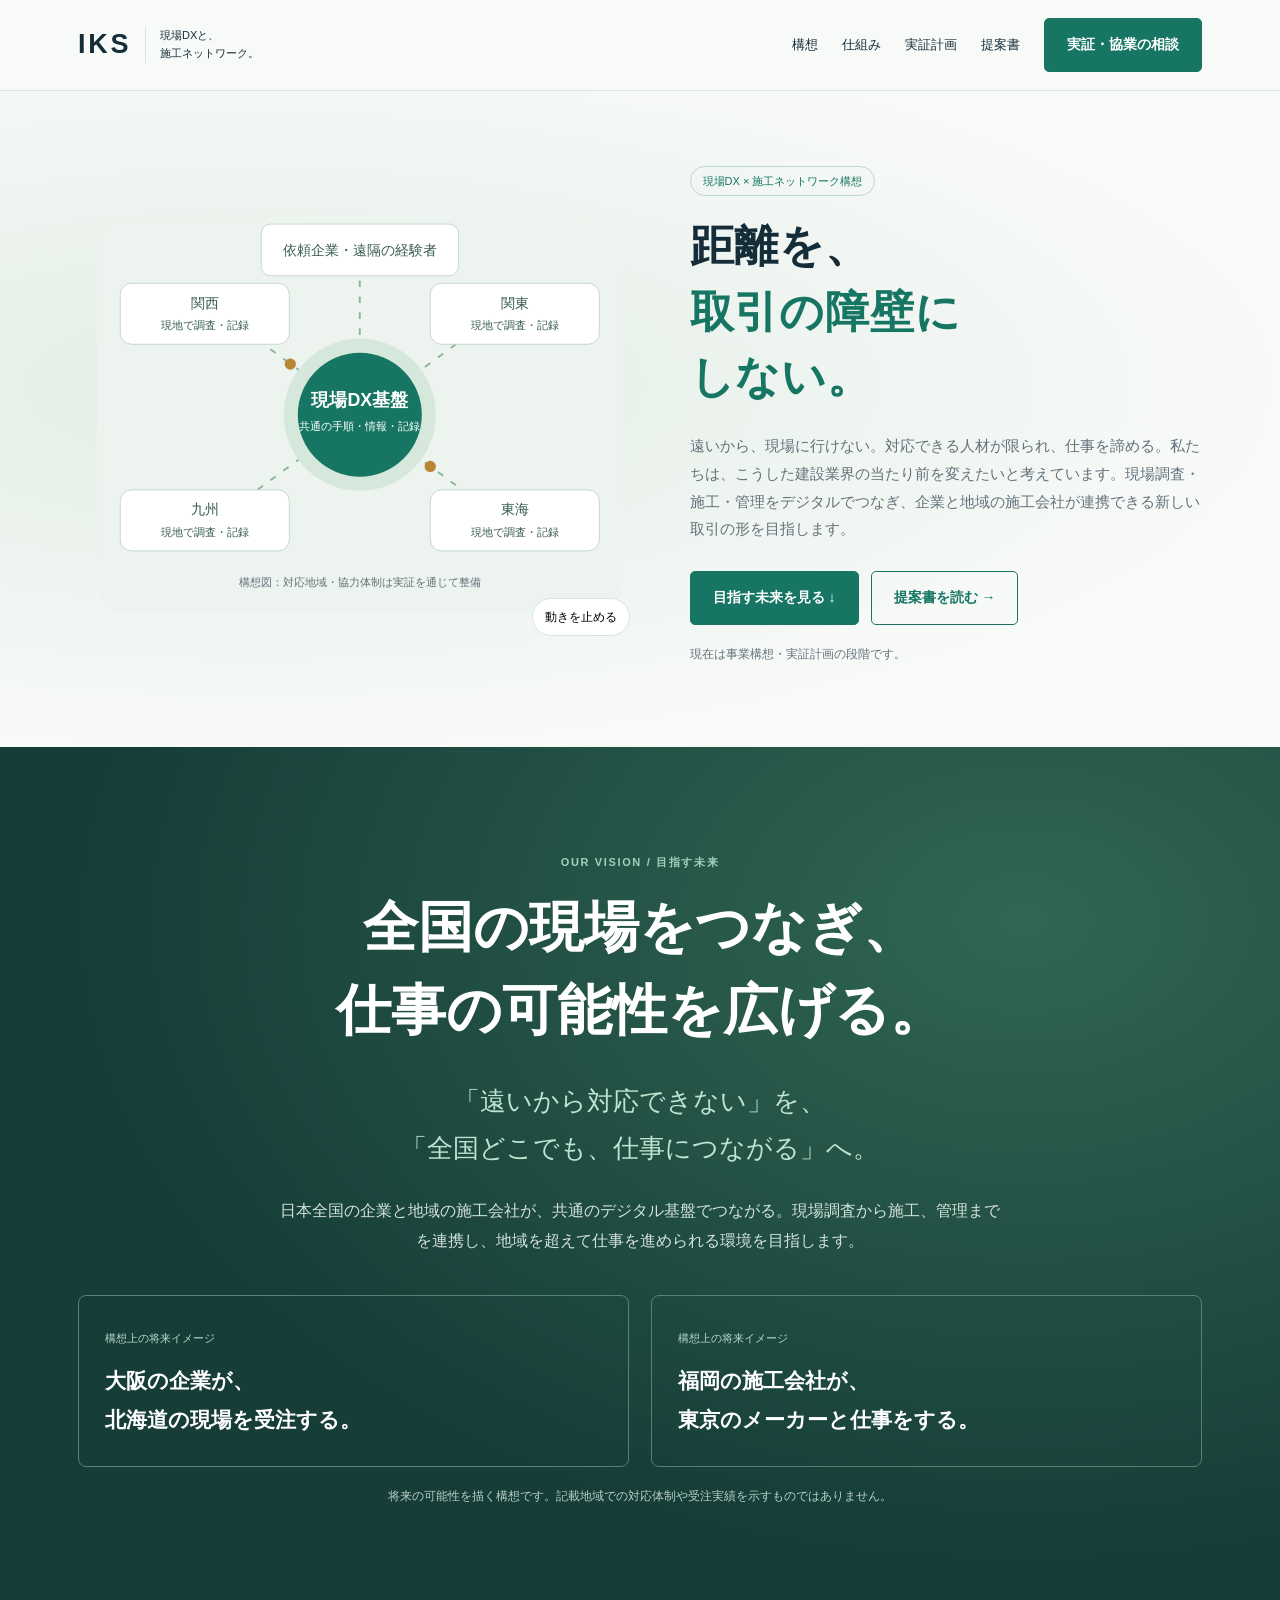
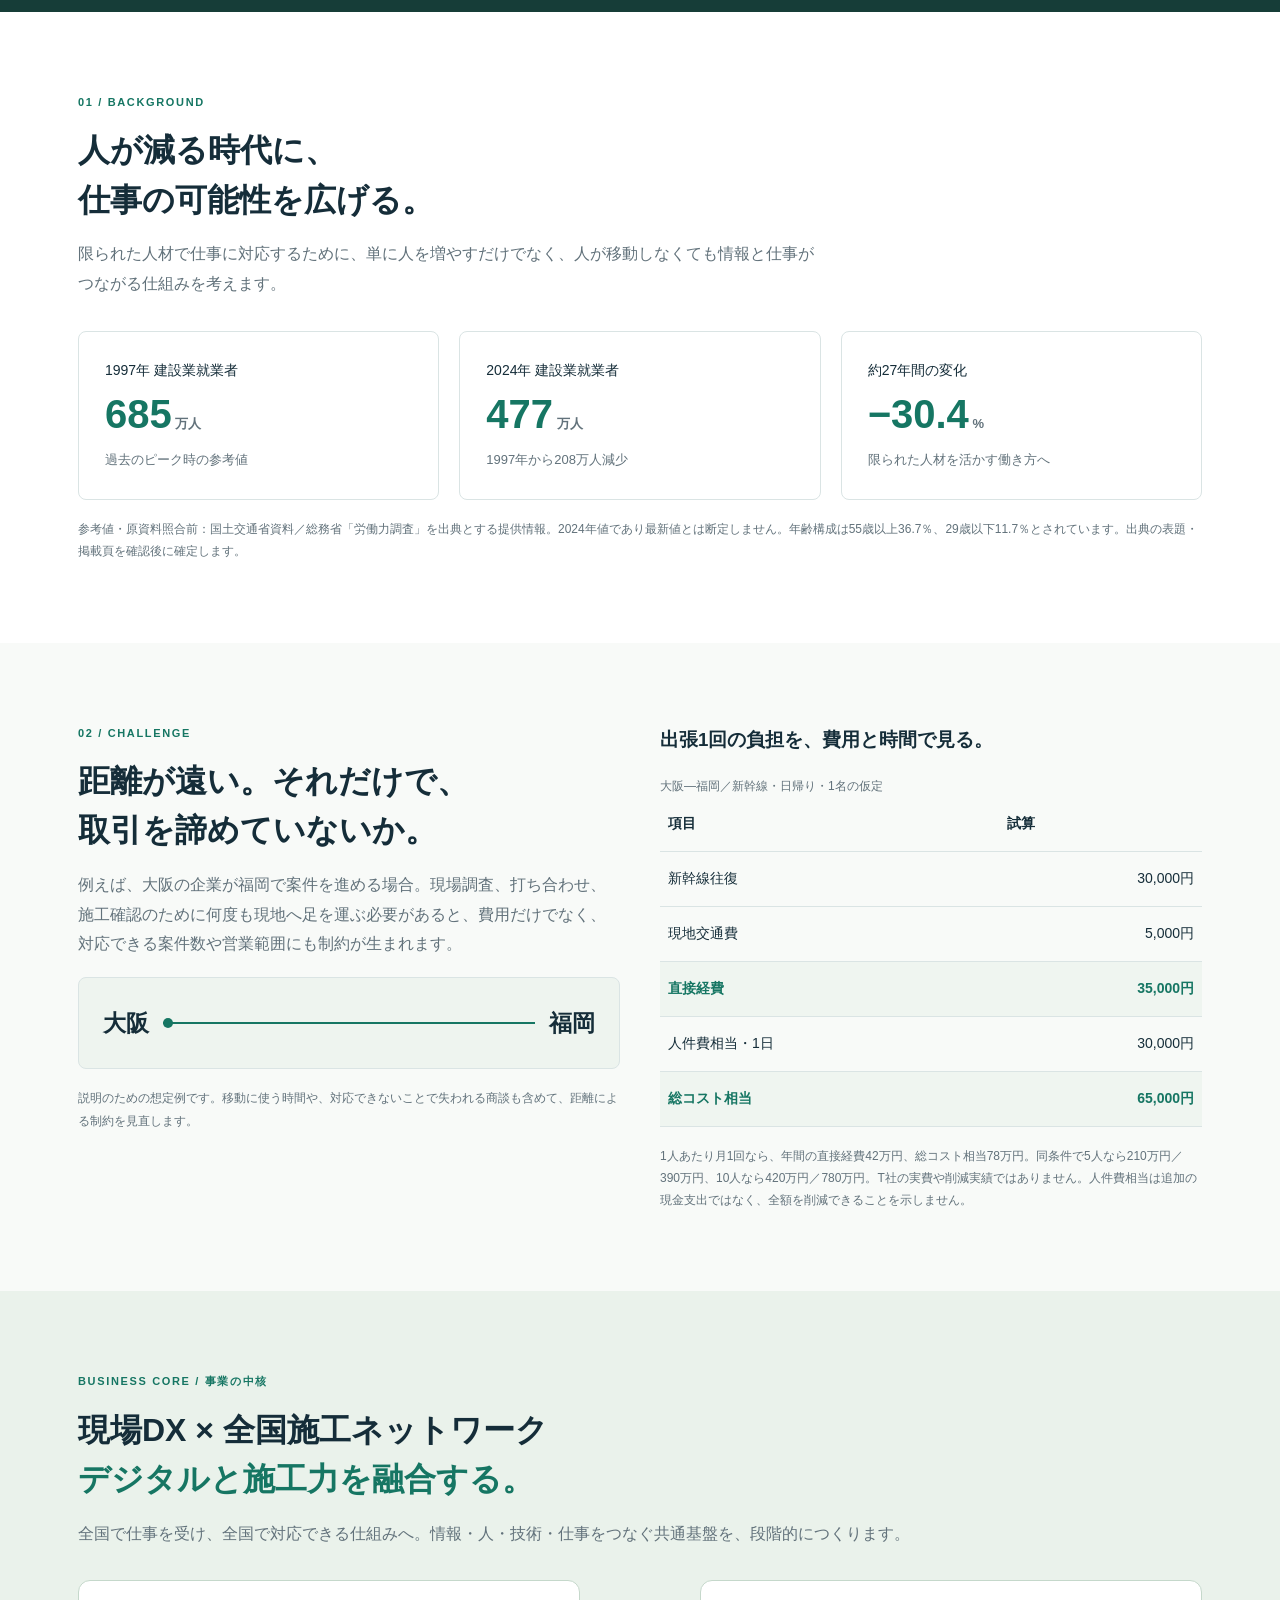
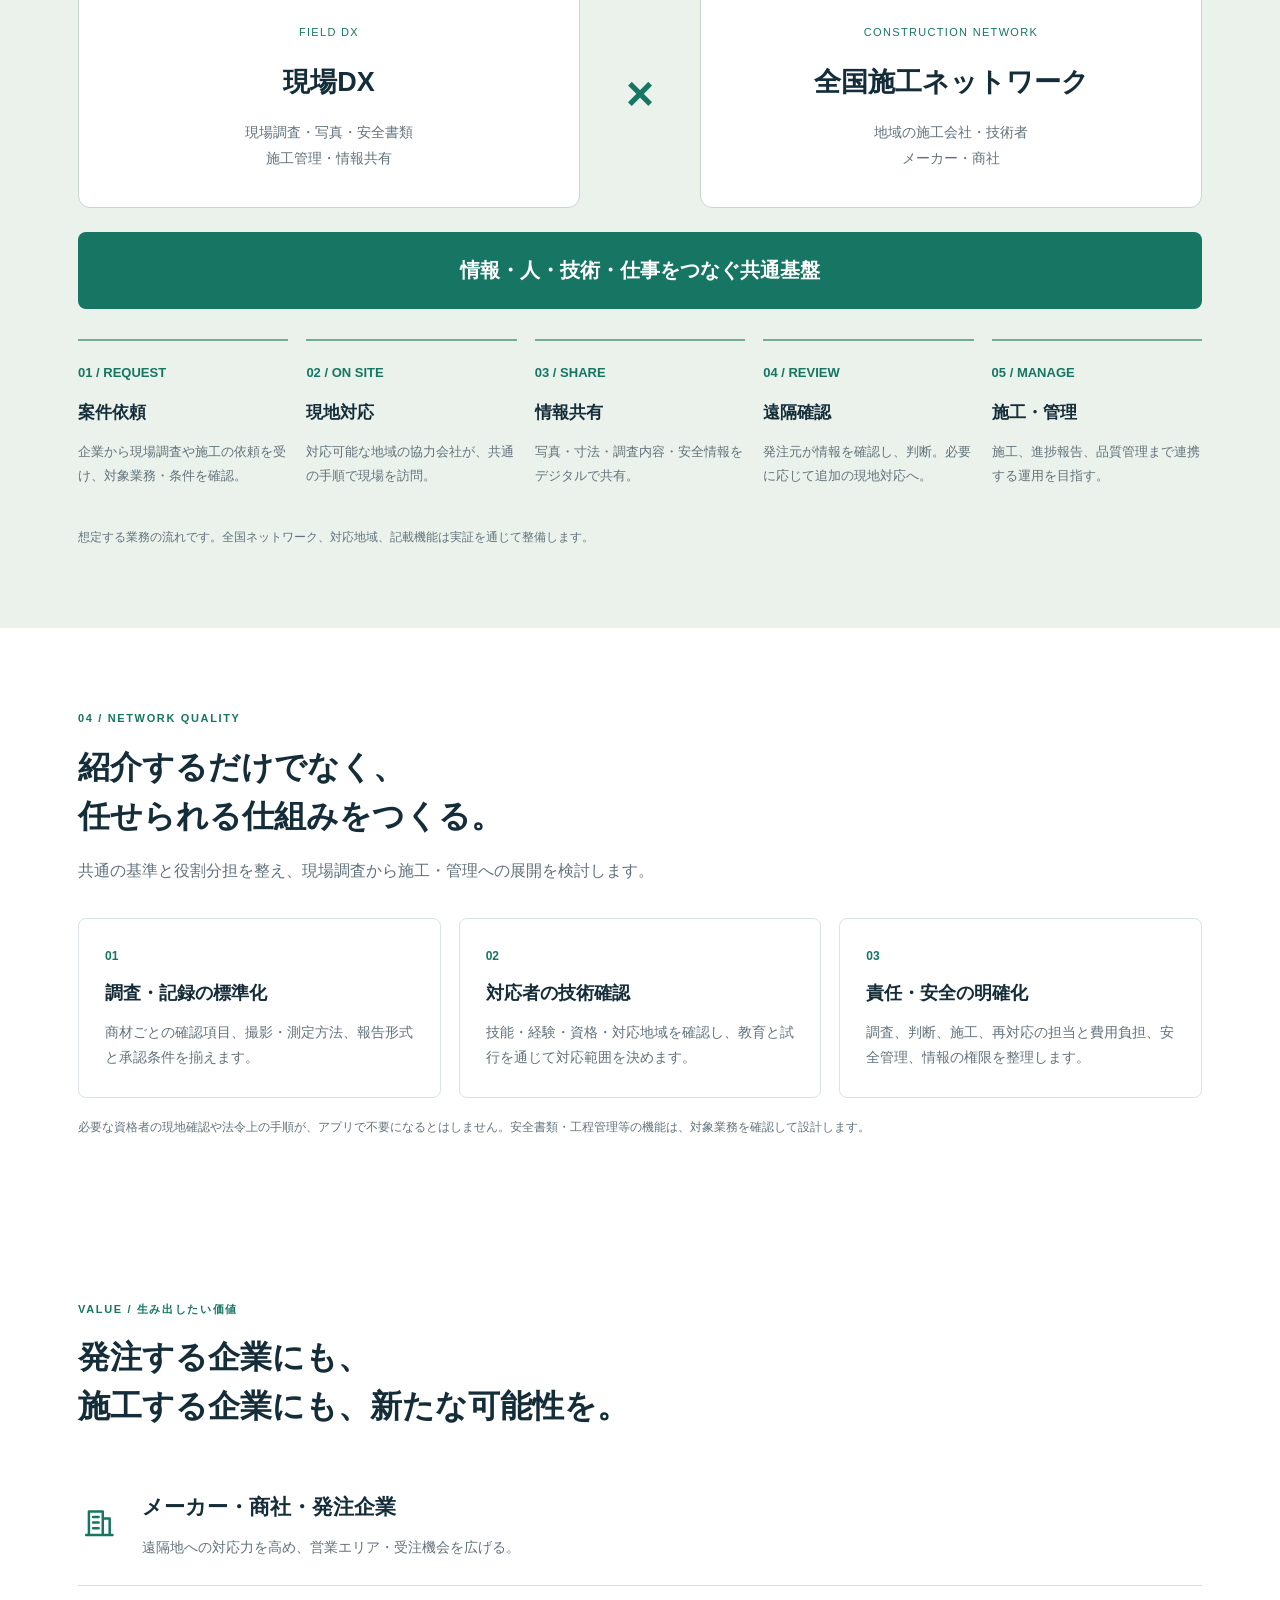
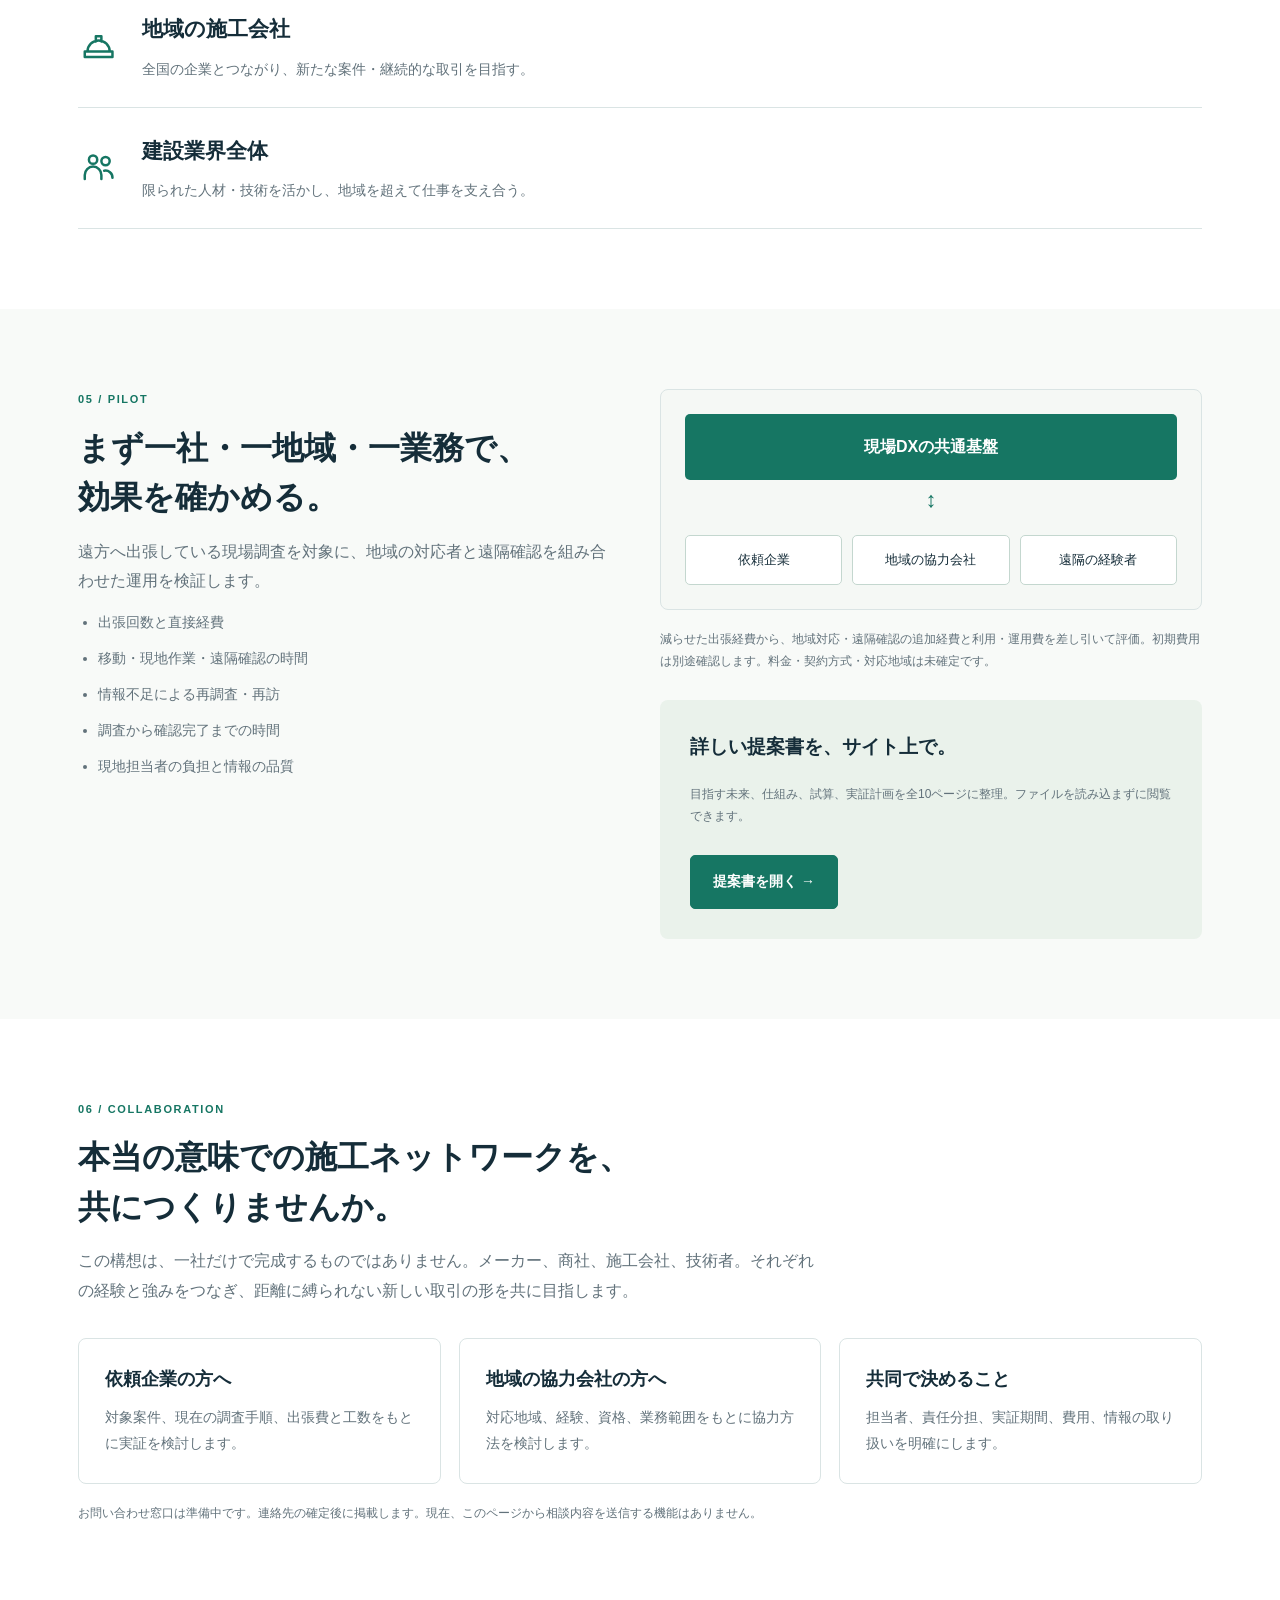
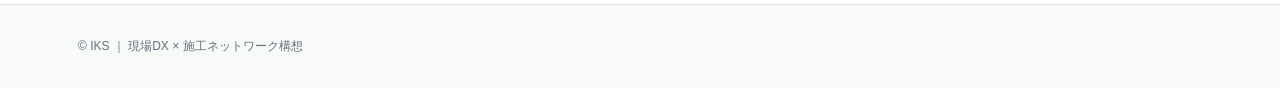
==== index.html @ 3a6ecbd4 "Add visual proposal diagrams and per-person monthly travel cost scenarios" ====
<!doctype html><html lang="ja"><head><meta charset="utf-8"><meta name="viewport" content="width=device-width, initial-scale=1"><meta name="description" content="距離を、取引の障壁にしない。IKSの現場DXと施工ネットワーク事業構想。"><title>IKS | 距離を、取引の障壁にしない。</title><link rel="stylesheet" href="/site.css"></head><body><header class="header"><div class="wrap"><a class="brand" href="/"><b>IKS</b><small>現場DXと、<br>施工ネットワーク。</small></a><button class="menu" aria-controls="nav" aria-expanded="false">メニュー</button><nav class="nav" id="nav" aria-label="メインメニュー"><a href="/#vision">構想</a><a href="/#network">仕組み</a><a href="/#pilot">実証計画</a><a href="/proposal.html">提案書</a><a class="btn" href="/#contact">実証・協業の相談</a></nav></div></header><main><section class="hero" id="vision"><div class="wrap hero-grid"><div class="network"><svg viewBox="0 0 600 470" role="img" aria-labelledby="network-title network-desc"><title id="network-title">地域の現場と経験者を共通のデジタル基盤でつなぐ構想</title><desc id="network-desc">関西、関東、東海、九州の現地対応者が、現場DX基盤を通じて依頼企業や遠隔の経験者と情報を共有する。</desc><rect x="20" y="25" width="560" height="420" rx="30" fill="#edf3ee"/><g fill="none" stroke="#88b5a0" stroke-width="2"><path class="wire" d="M150 125L300 235L450 125M150 345L300 235L450 345M300 235V70"/></g><g fill="white" stroke="#c3d7cb"><rect x="195" y="32" width="210" height="55" rx="10"/><rect x="45" y="95" width="180" height="65" rx="12"/><rect x="375" y="95" width="180" height="65" rx="12"/><rect x="45" y="315" width="180" height="65" rx="12"/><rect x="375" y="315" width="180" height="65" rx="12"/></g><g fill="#365c4c" font-size="15" text-anchor="middle"><text x="300" y="65">依頼企業・遠隔の経験者</text><text x="135" y="121">関西</text><text x="135" y="144" font-size="12">現地で調査・記録</text><text x="465" y="121">関東</text><text x="465" y="144" font-size="12">現地で調査・記録</text><text x="135" y="341">九州</text><text x="135" y="364" font-size="12">現地で調査・記録</text><text x="465" y="341">東海</text><text x="465" y="364" font-size="12">現地で調査・記録</text></g><circle class="pulse" cx="300" cy="235" r="81" fill="#d5e8db"/><circle cx="300" cy="235" r="66" fill="#167663"/><g fill="white" text-anchor="middle"><text x="300" y="226" font-size="19" font-weight="700">現場DX基盤</text><text x="300" y="251" font-size="12">共通の手順・情報・記録</text></g><circle class="pulse delay" cx="226" cy="181" r="6" fill="#b98633"/><circle class="pulse" cx="375" cy="290" r="6" fill="#b98633"/><text x="300" y="417" fill="#62727b" font-size="12" text-anchor="middle">構想図：対応地域・協力体制は実証を通じて整備</text></svg><button class="motion" aria-pressed="false">動きを止める</button></div><div class="hero-copy"><span class="pill">現場DX × 施工ネットワーク構想</span><h1>距離を、<br><em>取引の障壁に<br>しない。</em></h1><p class="lead">遠いから、現場に行けない。対応できる人材が限られ、仕事を諦める。私たちは、こうした建設業界の当たり前を変えたいと考えています。現場調査・施工・管理をデジタルでつなぎ、企業と地域の施工会社が連携できる新しい取引の形を目指します。</p><div class="actions"><a class="btn" href="#future">目指す未来を見る ↓</a><a class="btn secondary" href="/proposal.html">提案書を読む →</a></div><p class="note">現在は事業構想・実証計画の段階です。</p></div></div></section>
<section class="vision-stage dark" id="future"><div class="wrap"><div class="eyebrow">OUR VISION / 目指す未来</div><h2>全国の現場をつなぎ、<br>仕事の可能性を広げる。</h2><p class="vision-statement">「遠いから対応できない」を、<br>「全国どこでも、仕事につながる」へ。</p><p class="vision-body">日本全国の企業と地域の施工会社が、共通のデジタル基盤でつながる。現場調査から施工、管理までを連携し、地域を超えて仕事を進められる環境を目指します。</p><div class="vision-examples"><div><span>構想上の将来イメージ</span><h3>大阪の企業が、<br>北海道の現場を受注する。</h3></div><div><span>構想上の将来イメージ</span><h3>福岡の施工会社が、<br>東京のメーカーと仕事をする。</h3></div></div><p class="note">将来の可能性を描く構想です。記載地域での対応体制や受注実績を示すものではありません。</p></div></section><section class="white" id="background"><div class="wrap"><div class="section-head reveal"><div class="eyebrow">01 / BACKGROUND</div><h2>人が減る時代に、<br>仕事の可能性を広げる。</h2><p>限られた人材で仕事に対応するために、単に人を増やすだけでなく、人が移動しなくても情報と仕事がつながる仕組みを考えます。</p></div><div class="stats reveal"><div class="stat"><div class="stat-label">1997年 建設業就業者</div><strong>685<span> 万人</span></strong><span>過去のピーク時の参考値</span></div><div class="stat"><div class="stat-label">2024年 建設業就業者</div><strong>477<span> 万人</span></strong><span>1997年から208万人減少</span></div><div class="stat"><div class="stat-label">約27年間の変化</div><strong>−30.4<span> %</span></strong><span>限られた人材を活かす働き方へ</span></div></div><p class="note">参考値・原資料照合前：国土交通省資料／総務省「労働力調査」を出典とする提供情報。2024年値であり最新値とは断定しません。年齢構成は55歳以上36.7％、29歳以下11.7％とされています。出典の表題・掲載頁を確認後に確定します。</p></div></section>
<section id="challenge"><div class="wrap split"><div class="section-head reveal"><div class="eyebrow">02 / CHALLENGE</div><h2>距離が遠い。それだけで、<br>取引を諦めていないか。</h2><p>例えば、大阪の企業が福岡で案件を進める場合。現場調査、打ち合わせ、施工確認のために何度も現地へ足を運ぶ必要があると、費用だけでなく、対応できる案件数や営業範囲にも制約が生まれます。</p><div class="route" aria-label="大阪から福岡への出張"><b>大阪</b><span class="line" aria-hidden="true"></span><b>福岡</b></div><p class="note">説明のための想定例です。移動に使う時間や、対応できないことで失われる商談も含めて、距離による制約を見直します。</p></div><div class="reveal"><h3>出張1回の負担を、費用と時間で見る。</h3><p class="note">大阪―福岡／新幹線・日帰り・1名の仮定</p><table><thead><tr><th>項目</th><th>試算</th></tr></thead><tbody><tr><td>新幹線往復</td><td>30,000円</td></tr><tr><td>現地交通費</td><td>5,000円</td></tr><tr class="total"><td>直接経費</td><td>35,000円</td></tr><tr><td>人件費相当・1日</td><td>30,000円</td></tr><tr class="total"><td>総コスト相当</td><td>65,000円</td></tr></tbody></table><p class="note">1人あたり月1回なら、年間の直接経費42万円、総コスト相当78万円。同条件で5人なら210万円／390万円、10人なら420万円／780万円。T社の実費や削減実績ではありません。人件費相当は追加の現金支出ではなく、全額を削減できることを示しません。</p></div></div></section>
<section class="network-stage" id="network"><div class="wrap"><div class="section-head"><div class="eyebrow">BUSINESS CORE / 事業の中核</div><h2>現場DX × 全国施工ネットワーク<br><em>デジタルと施工力を融合する。</em></h2><p>全国で仕事を受け、全国で対応できる仕組みへ。情報・人・技術・仕事をつなぐ共通基盤を、段階的につくります。</p></div><div class="fusion"><div class="fusion-part"><span>FIELD DX</span><h3>現場DX</h3><p>現場調査・写真・安全書類<br>施工管理・情報共有</p></div><b class="fusion-cross" aria-hidden="true">×</b><div class="fusion-part"><span>CONSTRUCTION NETWORK</span><h3>全国施工ネットワーク</h3><p>地域の施工会社・技術者<br>メーカー・商社</p></div></div><div class="fusion-result">情報・人・技術・仕事をつなぐ共通基盤</div><div class="steps process-five"><div class="step"><b>01 / REQUEST</b><h3>案件依頼</h3><p>企業から現場調査や施工の依頼を受け、対象業務・条件を確認。</p></div><div class="step"><b>02 / ON SITE</b><h3>現地対応</h3><p>対応可能な地域の協力会社が、共通の手順で現場を訪問。</p></div><div class="step"><b>03 / SHARE</b><h3>情報共有</h3><p>写真・寸法・調査内容・安全情報をデジタルで共有。</p></div><div class="step"><b>04 / REVIEW</b><h3>遠隔確認</h3><p>発注元が情報を確認し、判断。必要に応じて追加の現地対応へ。</p></div><div class="step"><b>05 / MANAGE</b><h3>施工・管理</h3><p>施工、進捗報告、品質管理まで連携する運用を目指す。</p></div></div><p class="note">想定する業務の流れです。全国ネットワーク、対応地域、記載機能は実証を通じて整備します。</p></div></section><section class="white" id="quality"><div class="wrap"><div class="section-head reveal"><div class="eyebrow">04 / NETWORK QUALITY</div><h2>紹介するだけでなく、<br>任せられる仕組みをつくる。</h2><p>共通の基準と役割分担を整え、現場調査から施工・管理への展開を検討します。</p></div><div class="cards reveal"><article class="card"><span class="number">01</span><h3>調査・記録の標準化</h3><p>商材ごとの確認項目、撮影・測定方法、報告形式と承認条件を揃えます。</p></article><article class="card"><span class="number">02</span><h3>対応者の技術確認</h3><p>技能・経験・資格・対応地域を確認し、教育と試行を通じて対応範囲を決めます。</p></article><article class="card"><span class="number">03</span><h3>責任・安全の明確化</h3><p>調査、判断、施工、再対応の担当と費用負担、安全管理、情報の権限を整理します。</p></article></div><p class="note">必要な資格者の現地確認や法令上の手順が、アプリで不要になるとはしません。安全書類・工程管理等の機能は、対象業務を確認して設計します。</p></div></section>
<section class="white" id="value"><div class="wrap"><div class="section-head"><div class="eyebrow">VALUE / 生み出したい価値</div><h2>発注する企業にも、<br>施工する企業にも、新たな可能性を。</h2></div><div class="v-values"><div><svg class="v-icon" viewBox="0 0 26 26" aria-hidden="true"><path d="M5 21V4h10v17M15 9h5v12M3 21h19M8 8h4M8 12h4M8 16h4"/></svg><article><h3>メーカー・商社・発注企業</h3><p>遠隔地への対応力を高め、営業エリア・受注機会を広げる。</p></article></div><div><svg class="v-icon" viewBox="0 0 26 26" aria-hidden="true"><path d="M4 17a8 8 0 0 1 16 0M2 17h20v4H2zM10 10V6h4v4"/></svg><article><h3>地域の施工会社</h3><p>全国の企業とつながり、新たな案件・継続的な取引を目指す。</p></article></div><div><svg class="v-icon" viewBox="0 0 26 26" aria-hidden="true"><path d="M8 10a3 3 0 1 0 0-6 3 3 0 0 0 0 6M17 11a3 3 0 1 0 0-6 3 3 0 0 0 0 6M2 21v-3a6 6 0 0 1 12 0v3M16 15a5 5 0 0 1 6 5"/></svg><article><h3>建設業界全体</h3><p>限られた人材・技術を活かし、地域を超えて仕事を支え合う。</p></article></div></div></div></section><section id="pilot"><div class="wrap split"><div class="section-head reveal"><div class="eyebrow">05 / PILOT</div><h2>まず一社・一地域・一業務で、<br>効果を確かめる。</h2><p>遠方へ出張している現場調査を対象に、地域の対応者と遠隔確認を組み合わせた運用を検証します。</p><ul class="checks"><li>出張回数と直接経費</li><li>移動・現地作業・遠隔確認の時間</li><li>情報不足による再調査・再訪</li><li>調査から確認完了までの時間</li><li>現地担当者の負担と情報の品質</li></ul></div><div class="reveal"><div class="diagram"><div class="hub">現場DXの共通基盤</div><div class="arrow" aria-hidden="true">↕</div><div class="row"><div class="node">依頼企業</div><div class="node">地域の協力会社</div><div class="node">遠隔の経験者</div></div></div><p class="note">減らせた出張経費から、地域対応・遠隔確認の追加経費と利用・運用費を差し引いて評価。初期費用は別途確認します。料金・契約方式・対応地域は未確定です。</p><div class="proposal-callout"><h3>詳しい提案書を、サイト上で。</h3><p class="note">目指す未来、仕組み、試算、実証計画を全10ページに整理。ファイルを読み込まずに閲覧できます。</p><div class="actions"><a class="btn" href="/proposal.html">提案書を開く →</a></div></div></div></div></section>
<section class="white" id="contact"><div class="wrap"><div class="section-head"><div class="eyebrow">06 / COLLABORATION</div><h2>本当の意味での施工ネットワークを、<br>共につくりませんか。</h2><p>この構想は、一社だけで完成するものではありません。メーカー、商社、施工会社、技術者。それぞれの経験と強みをつなぎ、距離に縛られない新しい取引の形を共に目指します。</p></div><div class="cards"><article class="card"><h3>依頼企業の方へ</h3><p>対象案件、現在の調査手順、出張費と工数をもとに実証を検討します。</p></article><article class="card"><h3>地域の協力会社の方へ</h3><p>対応地域、経験、資格、業務範囲をもとに協力方法を検討します。</p></article><article class="card"><h3>共同で決めること</h3><p>担当者、責任分担、実証期間、費用、情報の取り扱いを明確にします。</p></article></div><p class="note">お問い合わせ窓口は準備中です。連絡先の確定後に掲載します。現在、このページから相談内容を送信する機能はありません。</p></div></section></main><footer class="footer"><div class="wrap">© IKS ｜ 現場DX × 施工ネットワーク構想</div></footer><script src="/site.js"></script></body></html>
---- site.css ----
:root{--ink:#152d39;--muted:#62727b;--accent:#167663;--line:#dae4e4;--bg:#f8faf8}*{box-sizing:border-box}body{margin:0;font-family:"Noto Sans JP","Yu Gothic",sans-serif;background:var(--bg);color:var(--ink);line-height:1.85}h1,h2,h3,p{margin:0}a{color:inherit}button,input{font:inherit}a,button{touch-action:manipulation}:focus-visible{outline:3px solid #dfa63c;outline-offset:4px}.wrap{max-width:1180px;margin:auto;padding:0 28px}.header{position:sticky;top:0;z-index:10;background:rgba(248,250,248,.95);border-bottom:1px solid var(--line);backdrop-filter:blur(12px)}.header .wrap{display:flex;align-items:center;justify-content:space-between;gap:20px;padding-top:18px;padding-bottom:18px}.brand{text-decoration:none;display:flex;align-items:center;gap:14px}.brand b{font-size:27px;letter-spacing:.1em}.brand small{font-size:11px;line-height:1.6;border-left:1px solid var(--line);padding-left:14px}.nav{display:flex;gap:24px;align-items:center;font-size:13px}.nav a{text-decoration:none}.btn{display:inline-flex;align-items:center;justify-content:center;gap:12px;padding:13px 22px;border:1px solid var(--accent);border-radius:5px;background:var(--accent);color:white;font-weight:700;text-decoration:none;cursor:pointer;font-size:14px}.btn.secondary{background:transparent;color:var(--accent)}.eyebrow{font-size:11px;letter-spacing:.15em;font-weight:700;color:var(--accent);margin-bottom:14px}.hero{padding:74px 0 82px;background:radial-gradient(ellipse at 20% 45%,#e2ede5,transparent 70%)}.hero-grid{display:grid;grid-template-columns:1.1fr 1fr;gap:48px;align-items:center}.hero h1{font-size:clamp(30px,3.4vw,48px);line-height:1.5;letter-spacing:.02em}.hero h1 em{font-style:normal;color:var(--accent)}.lead{color:var(--muted);margin-top:22px;font-size:15px}.actions{display:flex;flex-wrap:wrap;gap:12px;margin-top:28px}.pill{display:inline-block;border:1px solid #bed7cc;border-radius:40px;padding:4px 12px;font-size:11px;color:var(--accent);margin-bottom:18px}.network{position:relative}.network svg{width:100%;display:block}.network svg text{font-family:inherit}.wire{stroke-dasharray:7 10;animation:flow 2s linear infinite}.pulse{animation:pulse 4s ease-in-out infinite;transform-box:fill-box;transform-origin:center}.delay{animation-delay:1s}.motion{position:absolute;right:12px;bottom:0;background:white;border:1px solid var(--line);border-radius:30px;padding:7px 12px;font-size:12px;cursor:pointer}.paused *{animation-play-state:paused!important}@keyframes flow{to{stroke-dashoffset:-34}}@keyframes pulse{0%,100%{opacity:.5;transform:scale(.94)}50%{opacity:1;transform:scale(1)}}section{padding:80px 0;scroll-margin-top:95px}.section-head{max-width:740px;margin-bottom:32px}.section-head h2{font-size:clamp(24px,2.5vw,34px);line-height:1.55}.section-head p{color:var(--muted);margin-top:14px}.white{background:white}.dark{background:#183d3a;color:white}.dark .eyebrow{color:#9fd3bc}.dark .section-head p{color:#c0d0cb}.stats{display:grid;grid-template-columns:repeat(3,1fr);gap:20px}.stat{padding:26px;border:1px solid var(--line);background:white;border-radius:8px}.stat strong{display:block;font-size:40px;color:var(--accent);line-height:1.5}.stat span{font-size:13px;color:var(--muted)}.stat .stat-label{font-size:14px;color:var(--ink)}.note{font-size:12px;color:var(--muted);margin-top:18px}.split{display:grid;grid-template-columns:1fr 1fr;gap:40px;align-items:start}.cards{display:grid;grid-template-columns:repeat(3,1fr);gap:18px}.card{padding:26px;border:1px solid var(--line);border-radius:8px;background:white}.card h3{font-size:18px;line-height:1.6;margin-bottom:12px}.card p{font-size:14px;color:var(--muted)}.card .number{display:block;color:var(--accent);font-size:12px;font-weight:700;margin-bottom:12px}.route{display:flex;align-items:center;gap:14px;padding:24px;border:1px solid var(--line);border-radius:8px;margin:18px 0;background:#eef4ef}.route b{font-size:23px}.route .line{flex:1;height:2px;background:var(--accent);position:relative}.route .line:after{content:'';position:absolute;width:10px;height:10px;top:-4px;background:var(--accent);border-radius:50%;animation:travel 5s ease-in-out infinite}@keyframes travel{0%,100%{left:0}50%{left:calc(100% - 10px)}}table{width:100%;border-collapse:collapse;font-size:14px}th,td{text-align:left;border-bottom:1px solid var(--line);padding:14px 8px}td:last-child{text-align:right;white-space:nowrap}tr.total{color:var(--accent);font-weight:700;background:#eff5f0}.steps{display:grid;grid-template-columns:repeat(4,1fr);gap:18px;margin-top:30px}.step{border-top:2px solid #72ac97;padding:20px 0}.step b{display:block;color:#a6d7c2;font-size:13px;margin-bottom:12px}.step h3{font-size:17px;margin-bottom:12px}.step p{font-size:13px;color:#c9d9d3}.diagram{padding:24px;border:1px solid var(--line);border-radius:8px;background:#f5f8f5}.diagram .row{display:flex;align-items:center;gap:10px;justify-content:center;margin-top:14px}.diagram .node{background:white;border:1px solid #c4d7cf;border-radius:5px;padding:12px 8px;text-align:center;font-size:13px;flex:1}.diagram .hub{background:var(--accent);color:white;text-align:center;padding:18px;border-radius:5px;font-weight:700}.diagram .arrow{text-align:center;color:var(--accent);font-size:22px}.checks{padding-left:20px;font-size:14px;color:var(--muted)}.checks li{margin:10px 0}.proposal-callout{padding:30px;background:#eaf2eb;border-radius:8px;margin-top:28px}.footer{padding:30px 0;border-top:1px solid var(--line);color:var(--muted);font-size:12px}.reveal{opacity:1}.js .reveal{transition:opacity .6s,transform .6s}.js .reveal.wait{opacity:.25;transform:translateY(12px)}.menu{display:none;background:transparent;border:1px solid var(--line);border-radius:5px;padding:7px 10px}.proposal-page{max-width:1050px;margin:auto;padding:0 28px}.proposal-slide{padding:60px 48px;background:white;box-shadow:0 8px 30px #183d3a0a;margin:28px 0;min-height:570px;border-top:5px solid var(--accent);scroll-margin-top:95px}.proposal-slide h2{font-size:30px;margin-bottom:18px}.proposal-slide li{margin:20px 0;font-size:17px}.proposal-slide p{color:var(--muted)}.proposal-slide .eyebrow{margin-bottom:26px}.proposal-intro{padding:48px 0 12px}.proposal-intro h1{font-size:32px}.proposal-slide li:last-child{font-size:13px;color:var(--muted)}
@media(max-width:900px){.hero-grid,.split{grid-template-columns:1fr}.hero-grid{gap:32px}.hero-copy{grid-row:1}.network{grid-row:2;max-width:600px}.cards{grid-template-columns:1fr}.steps{grid-template-columns:1fr 1fr}.nav{display:none;position:absolute;top:100%;left:0;right:0;padding:20px 28px;background:var(--bg);border-bottom:1px solid var(--line);flex-direction:column;align-items:stretch}.nav.open{display:flex}.menu{display:block}.stats{gap:10px}.stat{padding:18px}.stat strong{font-size:30px}}
@media(max-width:560px){.wrap{padding:0 20px}.hero{padding:42px 0}.hero h1{font-size:30px}section{padding:54px 0}.brand small{font-size:10px}.brand b{font-size:24px}.stats{grid-template-columns:1fr}.stat strong{font-size:38px}.steps{grid-template-columns:1fr}.diagram{padding:16px}.diagram .row{flex-wrap:wrap}.diagram .node{min-width:40%}.proposal-page{padding:0 16px}.proposal-slide{padding:28px 20px;min-height:0}.proposal-slide h2{font-size:23px}.proposal-slide li{font-size:15px}.proposal-intro h1{font-size:26px}}
@media(prefers-reduced-motion:reduce){*,*:before,*:after{animation:none!important;transition:none!important}.js .reveal.wait{opacity:1;transform:none}}
@media print{body{background:white}.header,.footer,.actions,.motion,.menu,.no-print{display:none!important}.proposal-page{max-width:none;padding:0}.proposal-intro{display:none}.proposal-slide{box-shadow:none;border-top:4px solid #167663;margin:0;padding:18mm 12mm;break-before:page;min-height:0}.proposal-slide:first-of-type{break-before:auto}.proposal-slide h2{font-size:25pt}.proposal-slide li{font-size:15pt}.proposal-slide li:last-child{font-size:10pt}.js .reveal.wait{opacity:1;transform:none}@page{size:A4 landscape;margin:10mm}}

.vision-stage{background:radial-gradient(ellipse at 80% 20%,#306653,transparent 65%),#163d38;text-align:center;padding:105px 0}.vision-stage h2{font-size:clamp(30px,4.3vw,58px);line-height:1.5}.vision-statement{font-size:clamp(18px,2vw,26px);color:#bfe3ce;margin-top:26px}.vision-body{max-width:730px;margin:24px auto;color:#d3e2db}.vision-examples{display:grid;grid-template-columns:1fr 1fr;gap:22px;margin-top:40px;text-align:left}.vision-examples>div{padding:26px;border:1px solid #568275;border-radius:8px}.vision-examples span{font-size:11px;color:#b7d8c7}.vision-examples h3{font-size:21px;margin-top:10px}.vision-stage .note{color:#b7d0c6}.network-stage{background:#eaf2eb}.network-stage .section-head{max-width:900px}.network-stage h2 em{font-style:normal;color:var(--accent)}.fusion{display:grid;grid-template-columns:1fr 80px 1fr;align-items:center;gap:20px}.fusion-part{background:white;border:1px solid #c5d8cb;border-radius:12px;padding:35px;text-align:center;animation:fusionGlow 6s ease-in-out infinite}.fusion-part:last-child{animation-delay:3s}.fusion-part span{font-size:11px;letter-spacing:.12em;color:var(--accent)}.fusion-part h3{font-size:27px;margin:12px 0}.fusion-part p{color:var(--muted);font-size:14px}.fusion-cross{text-align:center;font-size:48px;color:var(--accent)}.fusion-result{margin-top:24px;background:var(--accent);color:white;padding:20px;text-align:center;border-radius:8px;font-size:20px;font-weight:700}.process-five{grid-template-columns:repeat(5,1fr)}.network-stage .step b{color:var(--accent)}.network-stage .step p{color:var(--muted)}@keyframes fusionGlow{0%,100%{box-shadow:0 0 0 0 #16766300}50%{box-shadow:0 0 0 5px #16766315}}@media(max-width:900px){.process-five{grid-template-columns:1fr 1fr}}@media(max-width:560px){.vision-stage{padding:65px 0}.vision-examples{grid-template-columns:1fr}.fusion{grid-template-columns:1fr;gap:10px}.fusion-part{padding:24px}.fusion-cross{font-size:32px}.fusion-result{font-size:16px}.process-five{grid-template-columns:1fr}}

.visual-slide{padding:38px 42px;position:relative}.visual-slide h2{font-size:28px;line-height:1.5;margin-bottom:10px}.v-sub{font-size:14px;margin-bottom:24px}.v-cards{display:flex;gap:16px;margin:22px 0}.v-card{flex:1;padding:22px;background:#eef4ef;border-radius:10px;border:1px solid #d6e3d8}.v-card small{display:block;color:var(--accent);font-size:11px;letter-spacing:.06em}.v-card strong{display:block;font-size:27px;line-height:1.5;margin:8px 0}.v-card span{font-size:13px;color:var(--muted)}.v-cover>strong,.v-vision strong{font-size:36px;line-height:1.6;display:block}.v-cover em,.v-vision em{font-style:normal;color:var(--accent)}.v-cover{display:flex;align-items:center;gap:32px}.v-cover p{font-size:15px}.v-bars{display:grid;gap:13px;margin:26px 0}.v-bars>div{padding:9px 16px;background:var(--accent);color:white;border-radius:4px;font-size:14px}.v-bars>div:first-child{background:#b0c5b8;color:var(--ink)}.v-message{font-size:21px}.v-route{display:flex;align-items:center;justify-content:center;gap:30px;padding:24px;background:#f2f6f3;border-radius:10px}.v-route>div{display:grid;justify-items:center;gap:10px}.v-icon{width:36px;height:36px;stroke:var(--accent);stroke-width:1.8;fill:none;stroke-linecap:round;stroke-linejoin:round;flex:none}.v-route b{font-size:24px}.v-route>span{color:var(--accent)}.v-cost{display:grid;grid-template-columns:1fr 1.2fr;gap:28px;align-items:center}.v-cost>div:first-child{padding:30px;background:var(--accent);color:white;border-radius:12px}.v-cost small{font-size:14px}.v-cost strong{display:block;font-size:63px;line-height:1.5}.v-cost strong span{font-size:17px}.v-cost p{font-size:12px;margin:14px 0}.v-cost>div:first-child p{color:#dfefe4}.v-cost b{font-size:25px}.v-cost td,.v-cost th{font-size:15px;padding:12px 8px}.v-cost td:not(:first-child){text-align:right}.v-fusion{display:grid;grid-template-columns:1fr 40px 1fr;gap:16px;padding:22px;border:1px solid var(--line);border-radius:12px;align-items:center;text-align:center;background:#f8faf8}.v-fusion h3{font-size:24px;margin:10px 0}.v-fusion p{font-size:13px}.v-fusion .v-icon{width:40px;height:40px}.v-times{font-size:32px;color:var(--accent)}.v-arrow{text-align:center;font-size:28px;color:var(--accent);line-height:1.6}.v-banner{padding:20px;background:var(--accent);border-radius:9px;text-align:center;color:white;margin-top:16px}.v-banner b{display:block;font-size:23px}.v-banner span{display:block;font-size:12px;margin-top:8px;color:#dcece1}.v-values>div{display:flex;gap:24px;align-items:center;padding:24px 4px;border-bottom:1px solid var(--line)}.v-values h3{font-size:21px;margin-bottom:8px}.v-values p{font-size:14px;color:var(--muted)}.v-process{display:grid;grid-template-columns:repeat(4,1fr);gap:14px;margin:26px 0}.v-process>div{background:#edf4ee;padding:20px 16px;border-top:3px solid var(--accent);border-radius:5px}.v-process small{display:block;color:var(--accent);font-size:11px}.v-process b{display:block;font-size:19px;margin:14px 0}.v-process p{font-size:12px}.v-foot{font-size:11px!important;color:var(--muted);margin-top:25px}.visual-slide .eyebrow{margin-bottom:12px}
@media(max-width:600px){.visual-slide{padding:26px 20px}.visual-slide h2{font-size:22px}.v-cover{display:block}.v-cover>strong,.v-vision strong{font-size:27px}.v-cards{flex-direction:column}.v-cost{grid-template-columns:1fr}.v-fusion{grid-template-columns:1fr}.v-process{grid-template-columns:1fr 1fr}.v-route{gap:10px;padding:18px 8px}.v-route b{font-size:17px}.v-route>span{font-size:12px}.v-values h3{font-size:17px}.v-banner b{font-size:19px}}
@media print{.visual-slide{padding:10mm 12mm}.visual-slide h2{font-size:23pt}.v-cards{margin:14px 0}.v-card{padding:16px}.v-foot{font-size:9pt!important;margin-top:18px}.v-cover>strong,.v-vision strong{font-size:29pt}.v-values>div{padding:18px 4px}.v-cost strong{font-size:48pt}.v-card strong{font-size:21pt}}
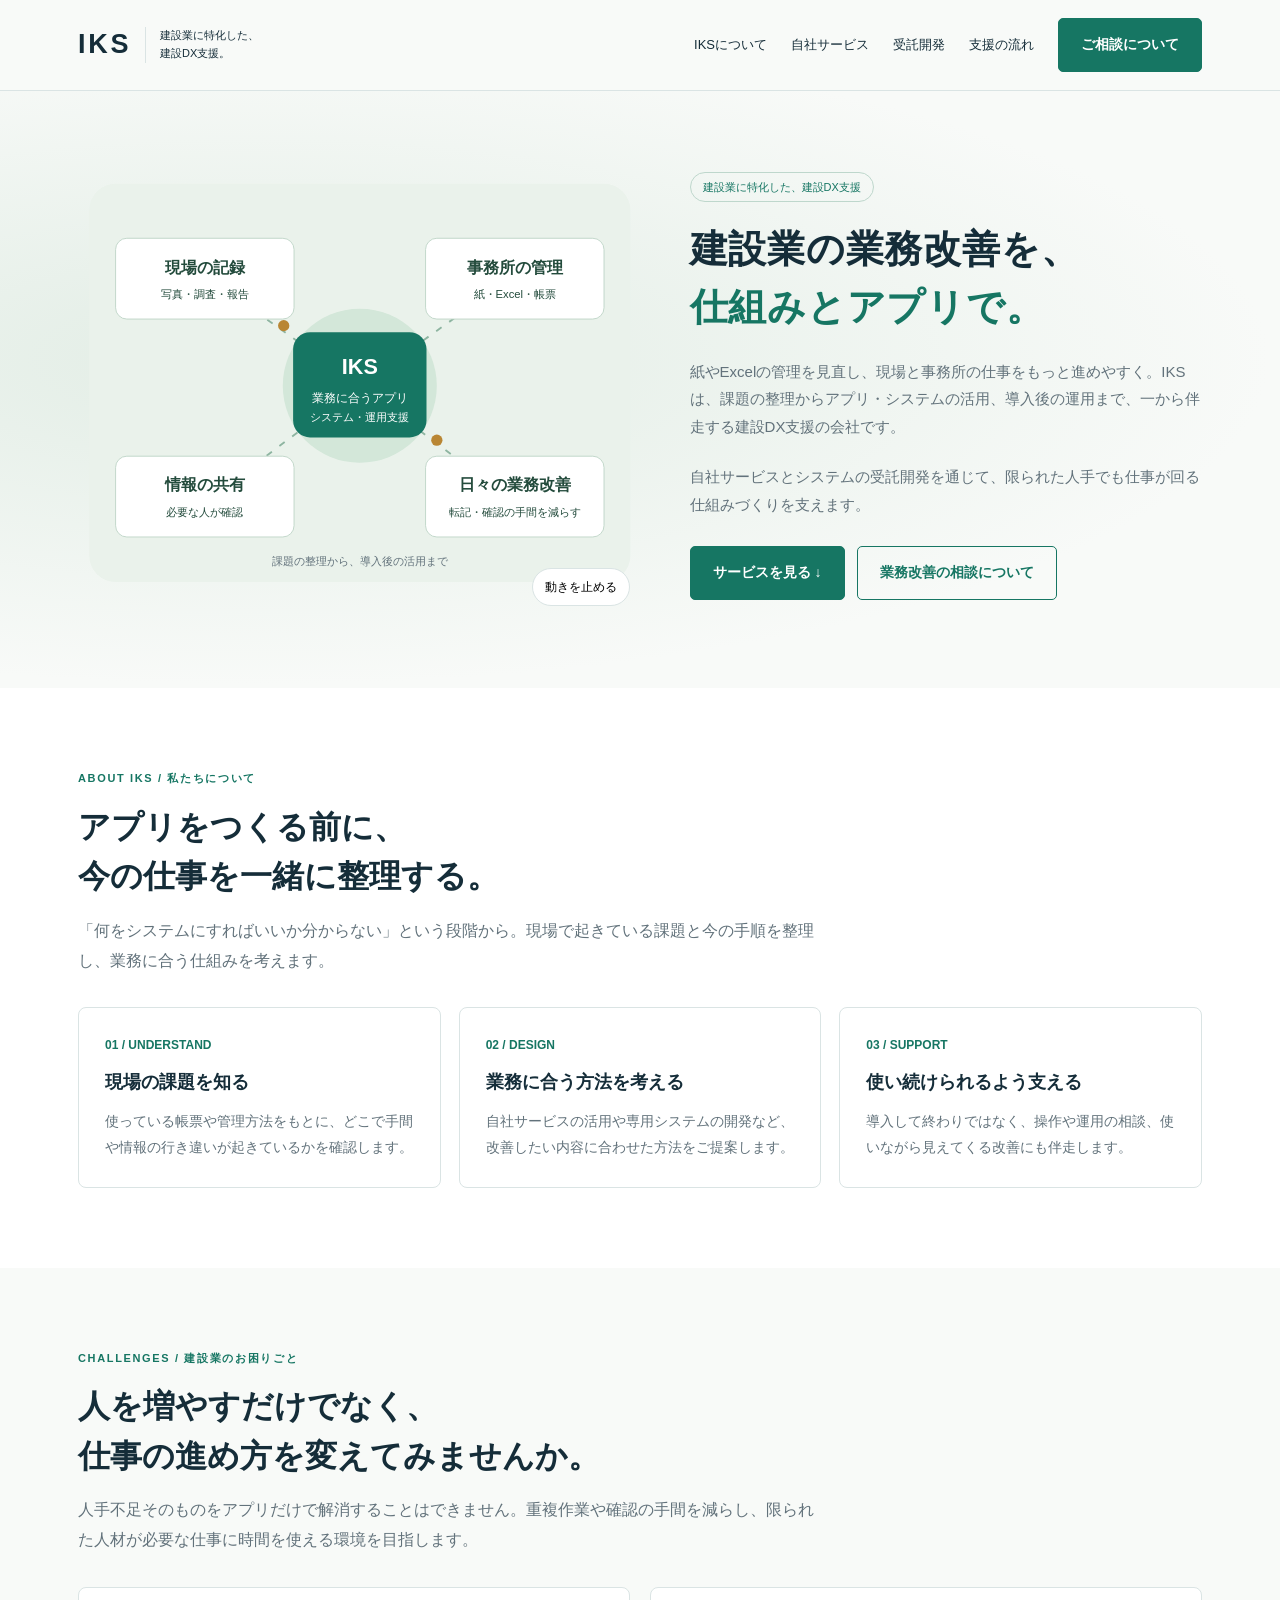
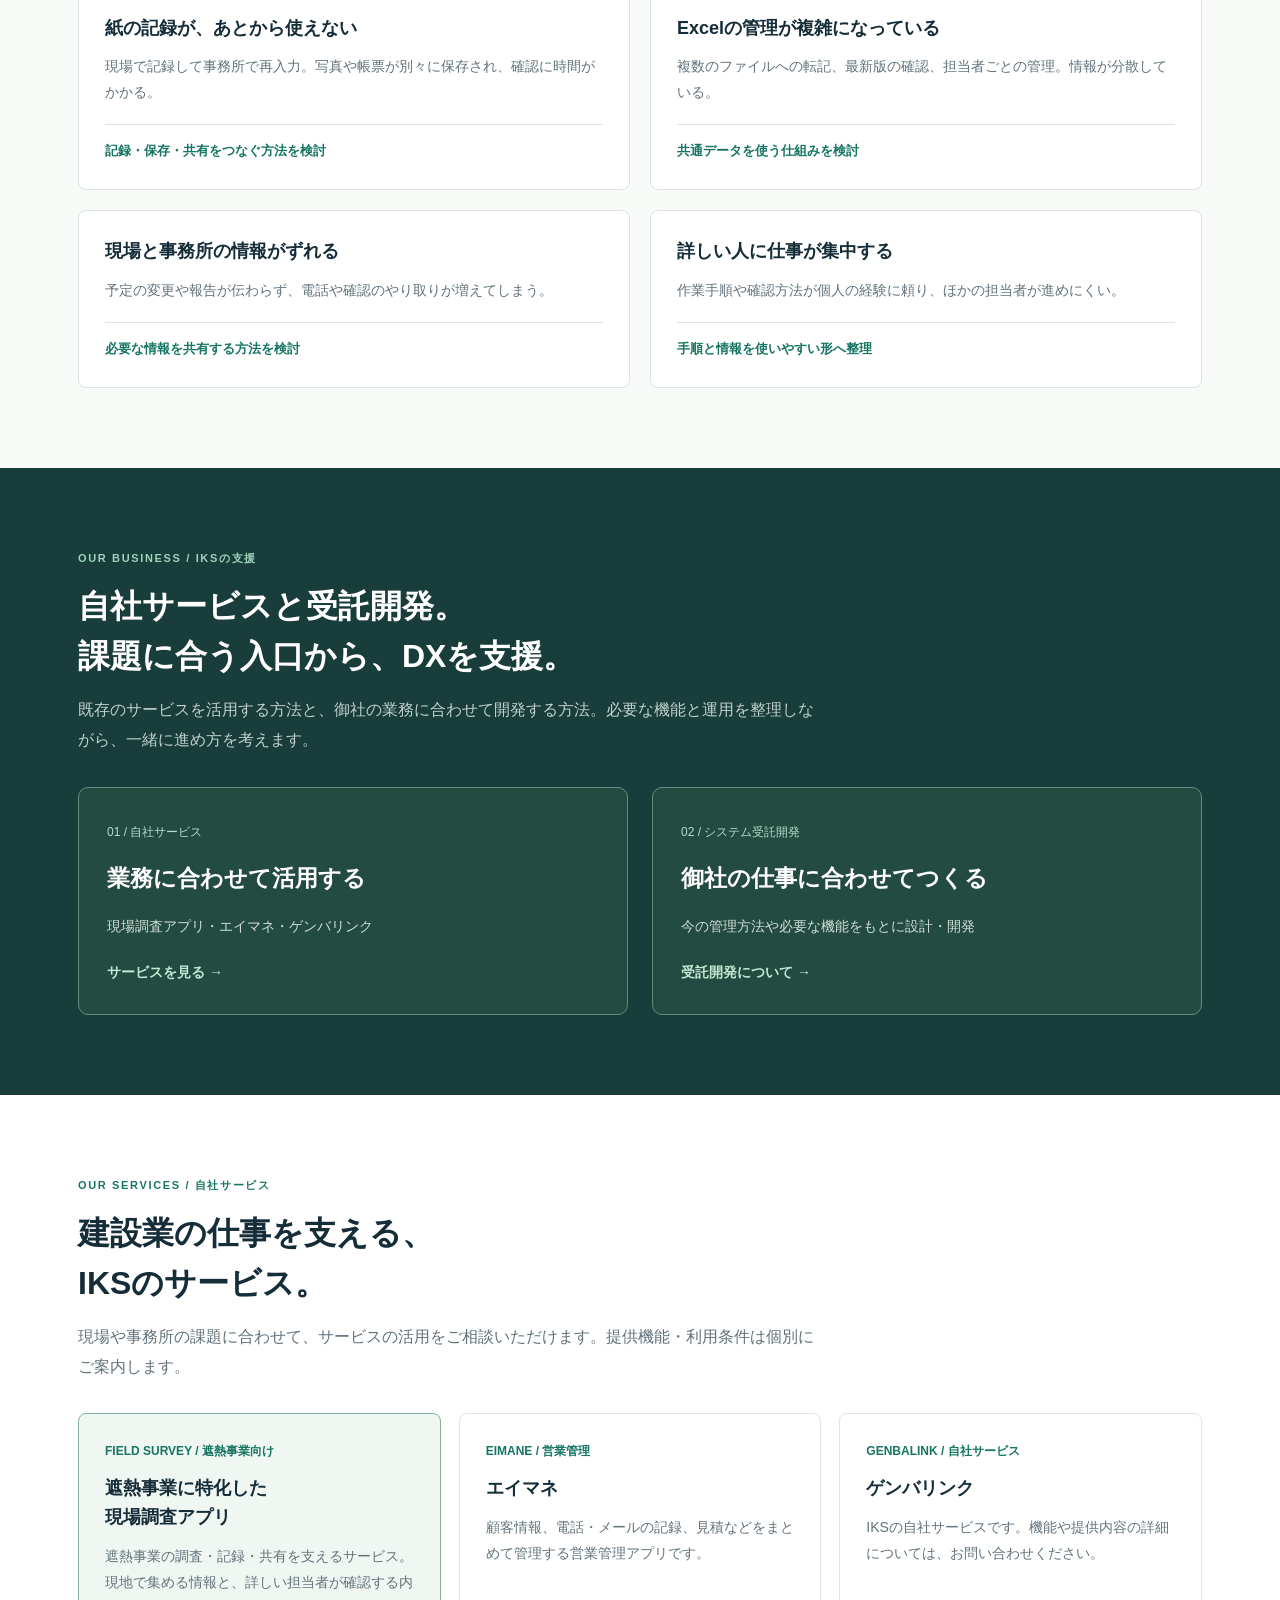
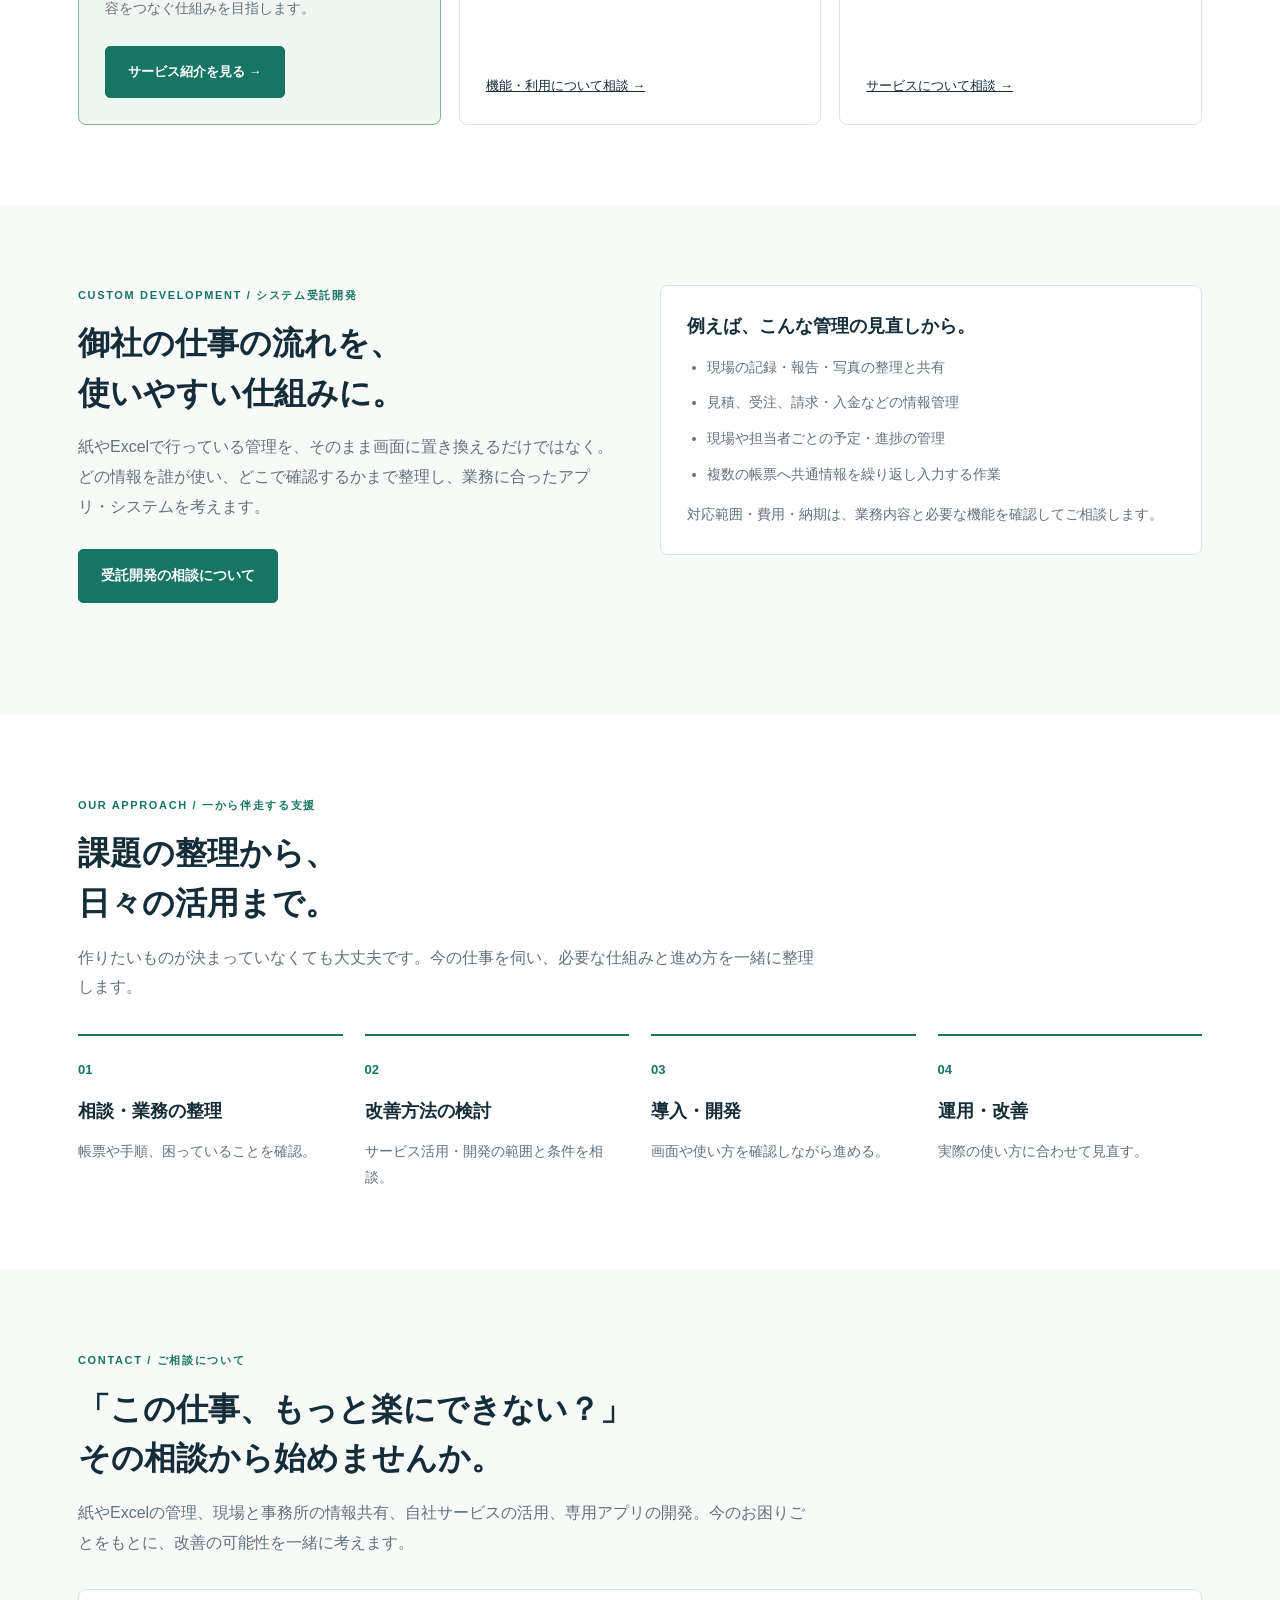
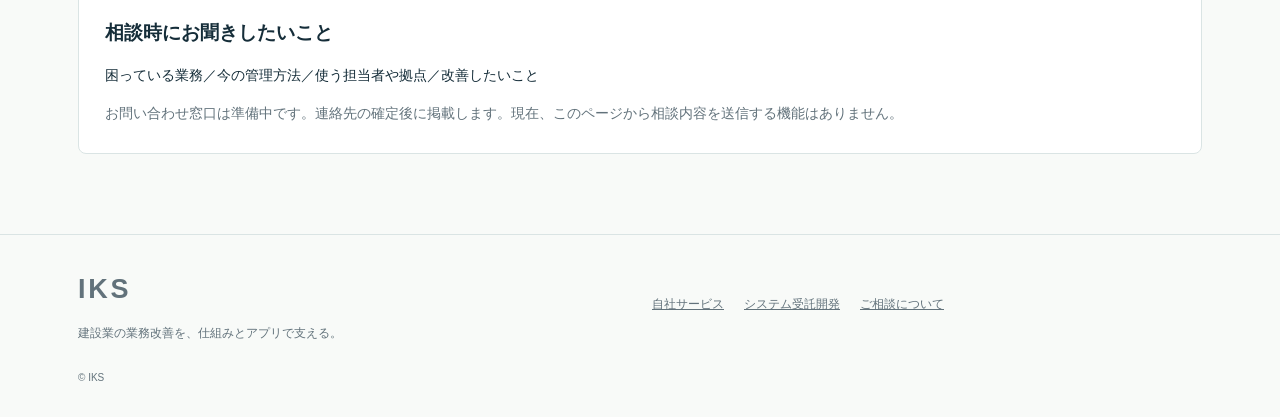
==== commit b140c0a0: "Introduce IKS construction DX services and move heat-survey concept to dedicated page" ====
--- a/index.html
+++ b/index.html
@@ -1,6 +1,8 @@
-<!doctype html><html lang="ja"><head><meta charset="utf-8"><meta name="viewport" content="width=device-width, initial-scale=1"><meta name="description" content="距離を、取引の障壁にしない。IKSの現場DXと施工ネットワーク事業構想。"><title>IKS | 距離を、取引の障壁にしない。</title><link rel="stylesheet" href="/site.css"></head><body><header class="header"><div class="wrap"><a class="brand" href="/"><b>IKS</b><small>現場DXと、<br>施工ネットワーク。</small></a><button class="menu" aria-controls="nav" aria-expanded="false">メニュー</button><nav class="nav" id="nav" aria-label="メインメニュー"><a href="/#vision">構想</a><a href="/#network">仕組み</a><a href="/#pilot">実証計画</a><a href="/proposal.html">提案書</a><a class="btn" href="/#contact">実証・協業の相談</a></nav></div></header><main><section class="hero" id="vision"><div class="wrap hero-grid"><div class="network"><svg viewBox="0 0 600 470" role="img" aria-labelledby="network-title network-desc"><title id="network-title">地域の現場と経験者を共通のデジタル基盤でつなぐ構想</title><desc id="network-desc">関西、関東、東海、九州の現地対応者が、現場DX基盤を通じて依頼企業や遠隔の経験者と情報を共有する。</desc><rect x="20" y="25" width="560" height="420" rx="30" fill="#edf3ee"/><g fill="none" stroke="#88b5a0" stroke-width="2"><path class="wire" d="M150 125L300 235L450 125M150 345L300 235L450 345M300 235V70"/></g><g fill="white" stroke="#c3d7cb"><rect x="195" y="32" width="210" height="55" rx="10"/><rect x="45" y="95" width="180" height="65" rx="12"/><rect x="375" y="95" width="180" height="65" rx="12"/><rect x="45" y="315" width="180" height="65" rx="12"/><rect x="375" y="315" width="180" height="65" rx="12"/></g><g fill="#365c4c" font-size="15" text-anchor="middle"><text x="300" y="65">依頼企業・遠隔の経験者</text><text x="135" y="121">関西</text><text x="135" y="144" font-size="12">現地で調査・記録</text><text x="465" y="121">関東</text><text x="465" y="144" font-size="12">現地で調査・記録</text><text x="135" y="341">九州</text><text x="135" y="364" font-size="12">現地で調査・記録</text><text x="465" y="341">東海</text><text x="465" y="364" font-size="12">現地で調査・記録</text></g><circle class="pulse" cx="300" cy="235" r="81" fill="#d5e8db"/><circle cx="300" cy="235" r="66" fill="#167663"/><g fill="white" text-anchor="middle"><text x="300" y="226" font-size="19" font-weight="700">現場DX基盤</text><text x="300" y="251" font-size="12">共通の手順・情報・記録</text></g><circle class="pulse delay" cx="226" cy="181" r="6" fill="#b98633"/><circle class="pulse" cx="375" cy="290" r="6" fill="#b98633"/><text x="300" y="417" fill="#62727b" font-size="12" text-anchor="middle">構想図：対応地域・協力体制は実証を通じて整備</text></svg><button class="motion" aria-pressed="false">動きを止める</button></div><div class="hero-copy"><span class="pill">現場DX × 施工ネットワーク構想</span><h1>距離を、<br><em>取引の障壁に<br>しない。</em></h1><p class="lead">遠いから、現場に行けない。対応できる人材が限られ、仕事を諦める。私たちは、こうした建設業界の当たり前を変えたいと考えています。現場調査・施工・管理をデジタルでつなぎ、企業と地域の施工会社が連携できる新しい取引の形を目指します。</p><div class="actions"><a class="btn" href="#future">目指す未来を見る ↓</a><a class="btn secondary" href="/proposal.html">提案書を読む →</a></div><p class="note">現在は事業構想・実証計画の段階です。</p></div></div></section>
-<section class="vision-stage dark" id="future"><div class="wrap"><div class="eyebrow">OUR VISION / 目指す未来</div><h2>全国の現場をつなぎ、<br>仕事の可能性を広げる。</h2><p class="vision-statement">「遠いから対応できない」を、<br>「全国どこでも、仕事につながる」へ。</p><p class="vision-body">日本全国の企業と地域の施工会社が、共通のデジタル基盤でつながる。現場調査から施工、管理までを連携し、地域を超えて仕事を進められる環境を目指します。</p><div class="vision-examples"><div><span>構想上の将来イメージ</span><h3>大阪の企業が、<br>北海道の現場を受注する。</h3></div><div><span>構想上の将来イメージ</span><h3>福岡の施工会社が、<br>東京のメーカーと仕事をする。</h3></div></div><p class="note">将来の可能性を描く構想です。記載地域での対応体制や受注実績を示すものではありません。</p></div></section><section class="white" id="background"><div class="wrap"><div class="section-head reveal"><div class="eyebrow">01 / BACKGROUND</div><h2>人が減る時代に、<br>仕事の可能性を広げる。</h2><p>限られた人材で仕事に対応するために、単に人を増やすだけでなく、人が移動しなくても情報と仕事がつながる仕組みを考えます。</p></div><div class="stats reveal"><div class="stat"><div class="stat-label">1997年 建設業就業者</div><strong>685<span> 万人</span></strong><span>過去のピーク時の参考値</span></div><div class="stat"><div class="stat-label">2024年 建設業就業者</div><strong>477<span> 万人</span></strong><span>1997年から208万人減少</span></div><div class="stat"><div class="stat-label">約27年間の変化</div><strong>−30.4<span> %</span></strong><span>限られた人材を活かす働き方へ</span></div></div><p class="note">参考値・原資料照合前：国土交通省資料／総務省「労働力調査」を出典とする提供情報。2024年値であり最新値とは断定しません。年齢構成は55歳以上36.7％、29歳以下11.7％とされています。出典の表題・掲載頁を確認後に確定します。</p></div></section>
-<section id="challenge"><div class="wrap split"><div class="section-head reveal"><div class="eyebrow">02 / CHALLENGE</div><h2>距離が遠い。それだけで、<br>取引を諦めていないか。</h2><p>例えば、大阪の企業が福岡で案件を進める場合。現場調査、打ち合わせ、施工確認のために何度も現地へ足を運ぶ必要があると、費用だけでなく、対応できる案件数や営業範囲にも制約が生まれます。</p><div class="route" aria-label="大阪から福岡への出張"><b>大阪</b><span class="line" aria-hidden="true"></span><b>福岡</b></div><p class="note">説明のための想定例です。移動に使う時間や、対応できないことで失われる商談も含めて、距離による制約を見直します。</p></div><div class="reveal"><h3>出張1回の負担を、費用と時間で見る。</h3><p class="note">大阪―福岡／新幹線・日帰り・1名の仮定</p><table><thead><tr><th>項目</th><th>試算</th></tr></thead><tbody><tr><td>新幹線往復</td><td>30,000円</td></tr><tr><td>現地交通費</td><td>5,000円</td></tr><tr class="total"><td>直接経費</td><td>35,000円</td></tr><tr><td>人件費相当・1日</td><td>30,000円</td></tr><tr class="total"><td>総コスト相当</td><td>65,000円</td></tr></tbody></table><p class="note">1人あたり月1回なら、年間の直接経費42万円、総コスト相当78万円。同条件で5人なら210万円／390万円、10人なら420万円／780万円。T社の実費や削減実績ではありません。人件費相当は追加の現金支出ではなく、全額を削減できることを示しません。</p></div></div></section>
-<section class="network-stage" id="network"><div class="wrap"><div class="section-head"><div class="eyebrow">BUSINESS CORE / 事業の中核</div><h2>現場DX × 全国施工ネットワーク<br><em>デジタルと施工力を融合する。</em></h2><p>全国で仕事を受け、全国で対応できる仕組みへ。情報・人・技術・仕事をつなぐ共通基盤を、段階的につくります。</p></div><div class="fusion"><div class="fusion-part"><span>FIELD DX</span><h3>現場DX</h3><p>現場調査・写真・安全書類<br>施工管理・情報共有</p></div><b class="fusion-cross" aria-hidden="true">×</b><div class="fusion-part"><span>CONSTRUCTION NETWORK</span><h3>全国施工ネットワーク</h3><p>地域の施工会社・技術者<br>メーカー・商社</p></div></div><div class="fusion-result">情報・人・技術・仕事をつなぐ共通基盤</div><div class="steps process-five"><div class="step"><b>01 / REQUEST</b><h3>案件依頼</h3><p>企業から現場調査や施工の依頼を受け、対象業務・条件を確認。</p></div><div class="step"><b>02 / ON SITE</b><h3>現地対応</h3><p>対応可能な地域の協力会社が、共通の手順で現場を訪問。</p></div><div class="step"><b>03 / SHARE</b><h3>情報共有</h3><p>写真・寸法・調査内容・安全情報をデジタルで共有。</p></div><div class="step"><b>04 / REVIEW</b><h3>遠隔確認</h3><p>発注元が情報を確認し、判断。必要に応じて追加の現地対応へ。</p></div><div class="step"><b>05 / MANAGE</b><h3>施工・管理</h3><p>施工、進捗報告、品質管理まで連携する運用を目指す。</p></div></div><p class="note">想定する業務の流れです。全国ネットワーク、対応地域、記載機能は実証を通じて整備します。</p></div></section><section class="white" id="quality"><div class="wrap"><div class="section-head reveal"><div class="eyebrow">04 / NETWORK QUALITY</div><h2>紹介するだけでなく、<br>任せられる仕組みをつくる。</h2><p>共通の基準と役割分担を整え、現場調査から施工・管理への展開を検討します。</p></div><div class="cards reveal"><article class="card"><span class="number">01</span><h3>調査・記録の標準化</h3><p>商材ごとの確認項目、撮影・測定方法、報告形式と承認条件を揃えます。</p></article><article class="card"><span class="number">02</span><h3>対応者の技術確認</h3><p>技能・経験・資格・対応地域を確認し、教育と試行を通じて対応範囲を決めます。</p></article><article class="card"><span class="number">03</span><h3>責任・安全の明確化</h3><p>調査、判断、施工、再対応の担当と費用負担、安全管理、情報の権限を整理します。</p></article></div><p class="note">必要な資格者の現地確認や法令上の手順が、アプリで不要になるとはしません。安全書類・工程管理等の機能は、対象業務を確認して設計します。</p></div></section>
-<section class="white" id="value"><div class="wrap"><div class="section-head"><div class="eyebrow">VALUE / 生み出したい価値</div><h2>発注する企業にも、<br>施工する企業にも、新たな可能性を。</h2></div><div class="v-values"><div><svg class="v-icon" viewBox="0 0 26 26" aria-hidden="true"><path d="M5 21V4h10v17M15 9h5v12M3 21h19M8 8h4M8 12h4M8 16h4"/></svg><article><h3>メーカー・商社・発注企業</h3><p>遠隔地への対応力を高め、営業エリア・受注機会を広げる。</p></article></div><div><svg class="v-icon" viewBox="0 0 26 26" aria-hidden="true"><path d="M4 17a8 8 0 0 1 16 0M2 17h20v4H2zM10 10V6h4v4"/></svg><article><h3>地域の施工会社</h3><p>全国の企業とつながり、新たな案件・継続的な取引を目指す。</p></article></div><div><svg class="v-icon" viewBox="0 0 26 26" aria-hidden="true"><path d="M8 10a3 3 0 1 0 0-6 3 3 0 0 0 0 6M17 11a3 3 0 1 0 0-6 3 3 0 0 0 0 6M2 21v-3a6 6 0 0 1 12 0v3M16 15a5 5 0 0 1 6 5"/></svg><article><h3>建設業界全体</h3><p>限られた人材・技術を活かし、地域を超えて仕事を支え合う。</p></article></div></div></div></section><section id="pilot"><div class="wrap split"><div class="section-head reveal"><div class="eyebrow">05 / PILOT</div><h2>まず一社・一地域・一業務で、<br>効果を確かめる。</h2><p>遠方へ出張している現場調査を対象に、地域の対応者と遠隔確認を組み合わせた運用を検証します。</p><ul class="checks"><li>出張回数と直接経費</li><li>移動・現地作業・遠隔確認の時間</li><li>情報不足による再調査・再訪</li><li>調査から確認完了までの時間</li><li>現地担当者の負担と情報の品質</li></ul></div><div class="reveal"><div class="diagram"><div class="hub">現場DXの共通基盤</div><div class="arrow" aria-hidden="true">↕</div><div class="row"><div class="node">依頼企業</div><div class="node">地域の協力会社</div><div class="node">遠隔の経験者</div></div></div><p class="note">減らせた出張経費から、地域対応・遠隔確認の追加経費と利用・運用費を差し引いて評価。初期費用は別途確認します。料金・契約方式・対応地域は未確定です。</p><div class="proposal-callout"><h3>詳しい提案書を、サイト上で。</h3><p class="note">目指す未来、仕組み、試算、実証計画を全10ページに整理。ファイルを読み込まずに閲覧できます。</p><div class="actions"><a class="btn" href="/proposal.html">提案書を開く →</a></div></div></div></div></section>
-<section class="white" id="contact"><div class="wrap"><div class="section-head"><div class="eyebrow">06 / COLLABORATION</div><h2>本当の意味での施工ネットワークを、<br>共につくりませんか。</h2><p>この構想は、一社だけで完成するものではありません。メーカー、商社、施工会社、技術者。それぞれの経験と強みをつなぎ、距離に縛られない新しい取引の形を共に目指します。</p></div><div class="cards"><article class="card"><h3>依頼企業の方へ</h3><p>対象案件、現在の調査手順、出張費と工数をもとに実証を検討します。</p></article><article class="card"><h3>地域の協力会社の方へ</h3><p>対応地域、経験、資格、業務範囲をもとに協力方法を検討します。</p></article><article class="card"><h3>共同で決めること</h3><p>担当者、責任分担、実証期間、費用、情報の取り扱いを明確にします。</p></article></div><p class="note">お問い合わせ窓口は準備中です。連絡先の確定後に掲載します。現在、このページから相談内容を送信する機能はありません。</p></div></section></main><footer class="footer"><div class="wrap">© IKS ｜ 現場DX × 施工ネットワーク構想</div></footer><script src="/site.js"></script></body></html>+<!doctype html><html lang="ja"><head><meta charset="utf-8"><meta name="viewport" content="width=device-width,initial-scale=1"><meta name="description" content="建設業の紙・Excel管理や情報共有の課題を、アプリとシステムで改善。IKSは自社サービスと受託開発を通じて、課題整理から運用まで伴走します。"><title>IKS | 建設業に特化した建設DX支援</title><link rel="stylesheet" href="/site.css"></head><body><header class="header"><div class="wrap"><a class="brand" href="/"><b>IKS</b><small>建設業に特化した、<br>建設DX支援。</small></a><button class="menu" aria-controls="nav" aria-expanded="false">メニュー</button><nav class="nav" id="nav" aria-label="メインメニュー"><a href="/#about">IKSについて</a><a href="/#services">自社サービス</a><a href="/#development">受託開発</a><a href="/#support">支援の流れ</a><a class="btn" href="/#contact">ご相談について</a></nav></div></header><main><section class="hero company-hero"><div class="wrap hero-grid"><div class="network company-visual"><svg viewBox="0 0 600 470" role="img" aria-labelledby="company-visual-title company-visual-desc"><title id="company-visual-title">現場と事務所の業務をアプリでつなぐ建設DX支援</title><desc id="company-visual-desc">分散した帳票、表計算、現場の記録を整理し、業務に合うアプリやシステムで共有・確認できる流れ。</desc><rect x="12" y="20" width="576" height="424" rx="28" fill="#eaf2eb"/><g fill="none" stroke="#8eb5a1" stroke-width="2"><path class="wire" d="M160 135L300 235L440 135M160 340L300 235L440 340"/></g><g fill="white" stroke="#bfd6c8"><rect x="40" y="78" width="190" height="86" rx="12"/><rect x="370" y="78" width="190" height="86" rx="12"/><rect x="40" y="310" width="190" height="86" rx="12"/><rect x="370" y="310" width="190" height="86" rx="12"/></g><g text-anchor="middle" fill="#234b3c" font-family="inherit"><text x="135" y="115" font-size="17" font-weight="700">現場の記録</text><text x="135" y="142" font-size="12">写真・調査・報告</text><text x="465" y="115" font-size="17" font-weight="700">事務所の管理</text><text x="465" y="142" font-size="12">紙・Excel・帳票</text><text x="135" y="346" font-size="17" font-weight="700">情報の共有</text><text x="135" y="374" font-size="12">必要な人が確認</text><text x="465" y="346" font-size="17" font-weight="700">日々の業務改善</text><text x="465" y="374" font-size="12">転記・確認の手間を減らす</text></g><circle class="pulse" cx="300" cy="235" r="82" fill="#d3e7d9"/><rect x="229" y="178" width="142" height="112" rx="18" fill="#167663"/><g text-anchor="middle" fill="white"><text x="300" y="222" font-size="23" font-weight="700">IKS</text><text x="300" y="252" font-size="13">業務に合うアプリ</text><text x="300" y="273" font-size="12">システム・運用支援</text></g><circle class="pulse delay" cx="219" cy="171" r="6" fill="#b98633"/><circle class="pulse" cx="382" cy="293" r="6" fill="#b98633"/><text x="300" y="426" fill="#62727b" font-size="12" text-anchor="middle">課題の整理から、導入後の活用まで</text></svg><button class="motion" aria-pressed="false">動きを止める</button></div><div class="hero-copy"><span class="pill">建設業に特化した、建設DX支援</span><h1>建設業の業務改善を、<br><em>仕組みとアプリで。</em></h1><p class="lead">紙やExcelの管理を見直し、現場と事務所の仕事をもっと進めやすく。IKSは、課題の整理からアプリ・システムの活用、導入後の運用まで、一から伴走する建設DX支援の会社です。</p><p class="lead">自社サービスとシステムの受託開発を通じて、限られた人手でも仕事が回る仕組みづくりを支えます。</p><div class="actions"><a class="btn" href="#services">サービスを見る ↓</a><a class="btn secondary" href="#contact">業務改善の相談について</a></div></div></div></section>
+<section class="white" id="about"><div class="wrap"><div class="section-head"><div class="eyebrow">ABOUT IKS / 私たちについて</div><h2>アプリをつくる前に、<br>今の仕事を一緒に整理する。</h2><p>「何をシステムにすればいいか分からない」という段階から。現場で起きている課題と今の手順を整理し、業務に合う仕組みを考えます。</p></div><div class="cards"><article class="card"><span class="number">01 / UNDERSTAND</span><h3>現場の課題を知る</h3><p>使っている帳票や管理方法をもとに、どこで手間や情報の行き違いが起きているかを確認します。</p></article><article class="card"><span class="number">02 / DESIGN</span><h3>業務に合う方法を考える</h3><p>自社サービスの活用や専用システムの開発など、改善したい内容に合わせた方法をご提案します。</p></article><article class="card"><span class="number">03 / SUPPORT</span><h3>使い続けられるよう支える</h3><p>導入して終わりではなく、操作や運用の相談、使いながら見えてくる改善にも伴走します。</p></article></div></div></section>
+<section id="challenges"><div class="wrap"><div class="section-head"><div class="eyebrow">CHALLENGES / 建設業のお困りごと</div><h2>人を増やすだけでなく、<br>仕事の進め方を変えてみませんか。</h2><p>人手不足そのものをアプリだけで解消することはできません。重複作業や確認の手間を減らし、限られた人材が必要な仕事に時間を使える環境を目指します。</p></div><div class="problem-grid"><article class="card"><h3>紙の記録が、あとから使えない</h3><p>現場で記録して事務所で再入力。写真や帳票が別々に保存され、確認に時間がかかる。</p><div class="improve">記録・保存・共有をつなぐ方法を検討</div></article><article class="card"><h3>Excelの管理が複雑になっている</h3><p>複数のファイルへの転記、最新版の確認、担当者ごとの管理。情報が分散している。</p><div class="improve">共通データを使う仕組みを検討</div></article><article class="card"><h3>現場と事務所の情報がずれる</h3><p>予定の変更や報告が伝わらず、電話や確認のやり取りが増えてしまう。</p><div class="improve">必要な情報を共有する方法を検討</div></article><article class="card"><h3>詳しい人に仕事が集中する</h3><p>作業手順や確認方法が個人の経験に頼り、ほかの担当者が進めにくい。</p><div class="improve">手順と情報を使いやすい形へ整理</div></article></div></div></section>
+<section class="dark" id="offer"><div class="wrap"><div class="section-head"><div class="eyebrow">OUR BUSINESS / IKSの支援</div><h2>自社サービスと受託開発。<br>課題に合う入口から、DXを支援。</h2><p>既存のサービスを活用する方法と、御社の業務に合わせて開発する方法。必要な機能と運用を整理しながら、一緒に進め方を考えます。</p></div><div class="business-pair"><a href="#services"><span>01 / 自社サービス</span><h3>業務に合わせて活用する</h3><p>現場調査アプリ・エイマネ・ゲンバリンク</p><b>サービスを見る →</b></a><a href="#development"><span>02 / システム受託開発</span><h3>御社の仕事に合わせてつくる</h3><p>今の管理方法や必要な機能をもとに設計・開発</p><b>受託開発について →</b></a></div></div></section>
+<section class="white" id="services"><div class="wrap"><div class="section-head"><div class="eyebrow">OUR SERVICES / 自社サービス</div><h2>建設業の仕事を支える、<br>IKSのサービス。</h2><p>現場や事務所の課題に合わせて、サービスの活用をご相談いただけます。提供機能・利用条件は個別にご案内します。</p></div><div class="cards service-cards"><article class="card service-feature"><span class="number">FIELD SURVEY / 遮熱事業向け</span><h3>遮熱事業に特化した<br>現場調査アプリ</h3><p>遮熱事業の調査・記録・共有を支えるサービス。現地で集める情報と、詳しい担当者が確認する内容をつなぐ仕組みを目指します。</p><a class="btn" href="/services/heat-survey.html">サービス紹介を見る →</a></article><article class="card"><span class="number">EIMANE / 営業管理</span><h3>エイマネ</h3><p>顧客情報、電話・メールの記録、見積などをまとめて管理する営業管理アプリです。</p><a href="#contact">機能・利用について相談 →</a></article><article class="card"><span class="number">GENBALINK / 自社サービス</span><h3>ゲンバリンク</h3><p>IKSの自社サービスです。機能や提供内容の詳細については、お問い合わせください。</p><a href="#contact">サービスについて相談 →</a></article></div></div></section>
+<section id="development"><div class="wrap split"><div class="section-head"><div class="eyebrow">CUSTOM DEVELOPMENT / システム受託開発</div><h2>御社の仕事の流れを、<br>使いやすい仕組みに。</h2><p>紙やExcelで行っている管理を、そのまま画面に置き換えるだけではなく。どの情報を誰が使い、どこで確認するかまで整理し、業務に合ったアプリ・システムを考えます。</p><div class="actions"><a class="btn" href="#contact">受託開発の相談について</a></div></div><div class="card"><h3>例えば、こんな管理の見直しから。</h3><ul class="checks"><li>現場の記録・報告・写真の整理と共有</li><li>見積、受注、請求・入金などの情報管理</li><li>現場や担当者ごとの予定・進捗の管理</li><li>複数の帳票へ共通情報を繰り返し入力する作業</li></ul><p>対応範囲・費用・納期は、業務内容と必要な機能を確認してご相談します。</p></div></div></section>
+<section class="white" id="support"><div class="wrap"><div class="section-head"><div class="eyebrow">OUR APPROACH / 一から伴走する支援</div><h2>課題の整理から、<br>日々の活用まで。</h2><p>作りたいものが決まっていなくても大丈夫です。今の仕事を伺い、必要な仕組みと進め方を一緒に整理します。</p></div><div class="company-steps"><article><span>01</span><h3>相談・業務の整理</h3><p>帳票や手順、困っていることを確認。</p></article><article><span>02</span><h3>改善方法の検討</h3><p>サービス活用・開発の範囲と条件を相談。</p></article><article><span>03</span><h3>導入・開発</h3><p>画面や使い方を確認しながら進める。</p></article><article><span>04</span><h3>運用・改善</h3><p>実際の使い方に合わせて見直す。</p></article></div></div></section>
+<section id="contact"><div class="wrap"><div class="section-head"><div class="eyebrow">CONTACT / ご相談について</div><h2>「この仕事、もっと楽にできない？」<br>その相談から始めませんか。</h2><p>紙やExcelの管理、現場と事務所の情報共有、自社サービスの活用、専用アプリの開発。今のお困りごとをもとに、改善の可能性を一緒に考えます。</p></div><div class="contact-preparation"><h3>相談時にお聞きしたいこと</h3><p>困っている業務／今の管理方法／使う担当者や拠点／改善したいこと</p><p class="note">お問い合わせ窓口は準備中です。連絡先の確定後に掲載します。現在、このページから相談内容を送信する機能はありません。</p></div></div></section></main><footer class="footer"><div class="wrap footer-grid"><div><a class="brand" href="/"><b>IKS</b></a><p>建設業の業務改善を、仕組みとアプリで支える。</p></div><nav aria-label="フッター"><a href="/#services">自社サービス</a><a href="/#development">システム受託開発</a><a href="/#contact">ご相談について</a></nav><small>© IKS</small></div></footer><script src="/site.js"></script></body></html>
--- a/site.css
+++ b/site.css
@@ -10,3 +10,7 @@
 .visual-slide{padding:38px 42px;position:relative}.visual-slide h2{font-size:28px;line-height:1.5;margin-bottom:10px}.v-sub{font-size:14px;margin-bottom:24px}.v-cards{display:flex;gap:16px;margin:22px 0}.v-card{flex:1;padding:22px;background:#eef4ef;border-radius:10px;border:1px solid #d6e3d8}.v-card small{display:block;color:var(--accent);font-size:11px;letter-spacing:.06em}.v-card strong{display:block;font-size:27px;line-height:1.5;margin:8px 0}.v-card span{font-size:13px;color:var(--muted)}.v-cover>strong,.v-vision strong{font-size:36px;line-height:1.6;display:block}.v-cover em,.v-vision em{font-style:normal;color:var(--accent)}.v-cover{display:flex;align-items:center;gap:32px}.v-cover p{font-size:15px}.v-bars{display:grid;gap:13px;margin:26px 0}.v-bars>div{padding:9px 16px;background:var(--accent);color:white;border-radius:4px;font-size:14px}.v-bars>div:first-child{background:#b0c5b8;color:var(--ink)}.v-message{font-size:21px}.v-route{display:flex;align-items:center;justify-content:center;gap:30px;padding:24px;background:#f2f6f3;border-radius:10px}.v-route>div{display:grid;justify-items:center;gap:10px}.v-icon{width:36px;height:36px;stroke:var(--accent);stroke-width:1.8;fill:none;stroke-linecap:round;stroke-linejoin:round;flex:none}.v-route b{font-size:24px}.v-route>span{color:var(--accent)}.v-cost{display:grid;grid-template-columns:1fr 1.2fr;gap:28px;align-items:center}.v-cost>div:first-child{padding:30px;background:var(--accent);color:white;border-radius:12px}.v-cost small{font-size:14px}.v-cost strong{display:block;font-size:63px;line-height:1.5}.v-cost strong span{font-size:17px}.v-cost p{font-size:12px;margin:14px 0}.v-cost>div:first-child p{color:#dfefe4}.v-cost b{font-size:25px}.v-cost td,.v-cost th{font-size:15px;padding:12px 8px}.v-cost td:not(:first-child){text-align:right}.v-fusion{display:grid;grid-template-columns:1fr 40px 1fr;gap:16px;padding:22px;border:1px solid var(--line);border-radius:12px;align-items:center;text-align:center;background:#f8faf8}.v-fusion h3{font-size:24px;margin:10px 0}.v-fusion p{font-size:13px}.v-fusion .v-icon{width:40px;height:40px}.v-times{font-size:32px;color:var(--accent)}.v-arrow{text-align:center;font-size:28px;color:var(--accent);line-height:1.6}.v-banner{padding:20px;background:var(--accent);border-radius:9px;text-align:center;color:white;margin-top:16px}.v-banner b{display:block;font-size:23px}.v-banner span{display:block;font-size:12px;margin-top:8px;color:#dcece1}.v-values>div{display:flex;gap:24px;align-items:center;padding:24px 4px;border-bottom:1px solid var(--line)}.v-values h3{font-size:21px;margin-bottom:8px}.v-values p{font-size:14px;color:var(--muted)}.v-process{display:grid;grid-template-columns:repeat(4,1fr);gap:14px;margin:26px 0}.v-process>div{background:#edf4ee;padding:20px 16px;border-top:3px solid var(--accent);border-radius:5px}.v-process small{display:block;color:var(--accent);font-size:11px}.v-process b{display:block;font-size:19px;margin:14px 0}.v-process p{font-size:12px}.v-foot{font-size:11px!important;color:var(--muted);margin-top:25px}.visual-slide .eyebrow{margin-bottom:12px}
 @media(max-width:600px){.visual-slide{padding:26px 20px}.visual-slide h2{font-size:22px}.v-cover{display:block}.v-cover>strong,.v-vision strong{font-size:27px}.v-cards{flex-direction:column}.v-cost{grid-template-columns:1fr}.v-fusion{grid-template-columns:1fr}.v-process{grid-template-columns:1fr 1fr}.v-route{gap:10px;padding:18px 8px}.v-route b{font-size:17px}.v-route>span{font-size:12px}.v-values h3{font-size:17px}.v-banner b{font-size:19px}}
 @media print{.visual-slide{padding:10mm 12mm}.visual-slide h2{font-size:23pt}.v-cards{margin:14px 0}.v-card{padding:16px}.v-foot{font-size:9pt!important;margin-top:18px}.v-cover>strong,.v-vision strong{font-size:29pt}.v-values>div{padding:18px 4px}.v-cost strong{font-size:48pt}.v-card strong{font-size:21pt}}
+
+.company-hero .hero-copy{grid-row:auto}.company-hero h1{font-size:clamp(29px,3vw,43px)}.problem-grid{display:grid;grid-template-columns:1fr 1fr;gap:20px}.improve{margin-top:18px;padding-top:14px;border-top:1px solid var(--line);color:var(--accent);font-weight:700;font-size:13px}.business-pair{display:grid;grid-template-columns:1fr 1fr;gap:24px}.business-pair>a{display:block;text-decoration:none;padding:28px;border:1px solid #608e7c;border-radius:10px;background:#244b42}.business-pair span{color:#b8dcc8;font-size:12px}.business-pair h3{font-size:23px;margin-top:12px}.business-pair p{color:#d0dfd6;font-size:14px;margin-top:14px}.business-pair b{display:block;margin-top:20px;color:#c4e7d2;font-size:14px}.service-cards .card{display:flex;flex-direction:column;align-items:flex-start}.service-cards .card p{flex:1;margin-bottom:24px}.service-cards .card a{font-size:13px}.service-feature{border-color:#83b49a;background:#f0f6f1}.company-steps{display:grid;grid-template-columns:repeat(4,1fr);gap:22px}.company-steps article{border-top:2px solid var(--accent);padding-top:18px}.company-steps span{font-size:13px;color:var(--accent);font-weight:700}.company-steps h3{font-size:18px;margin-top:12px}.company-steps p{font-size:14px;color:var(--muted);margin-top:10px}.contact-preparation{padding:26px;border:1px solid var(--line);border-radius:8px;background:white}.contact-preparation>p{font-size:14px;margin-top:12px}.footer-grid{display:grid;grid-template-columns:1fr 1fr;gap:24px}.footer-grid nav{display:flex;flex-wrap:wrap;gap:20px;align-items:center}.footer-grid>small{grid-column:1/-1}.footer-grid p{margin-top:8px}
+@media(max-width:900px){.company-hero .hero-copy{grid-row:1}.company-steps{grid-template-columns:1fr 1fr}}
+@media(max-width:560px){.problem-grid,.business-pair,.company-steps,.footer-grid{grid-template-columns:1fr}.company-hero h1{font-size:27px}.business-pair h3{font-size:21px}.company-hero .hero-copy{grid-row:1}}
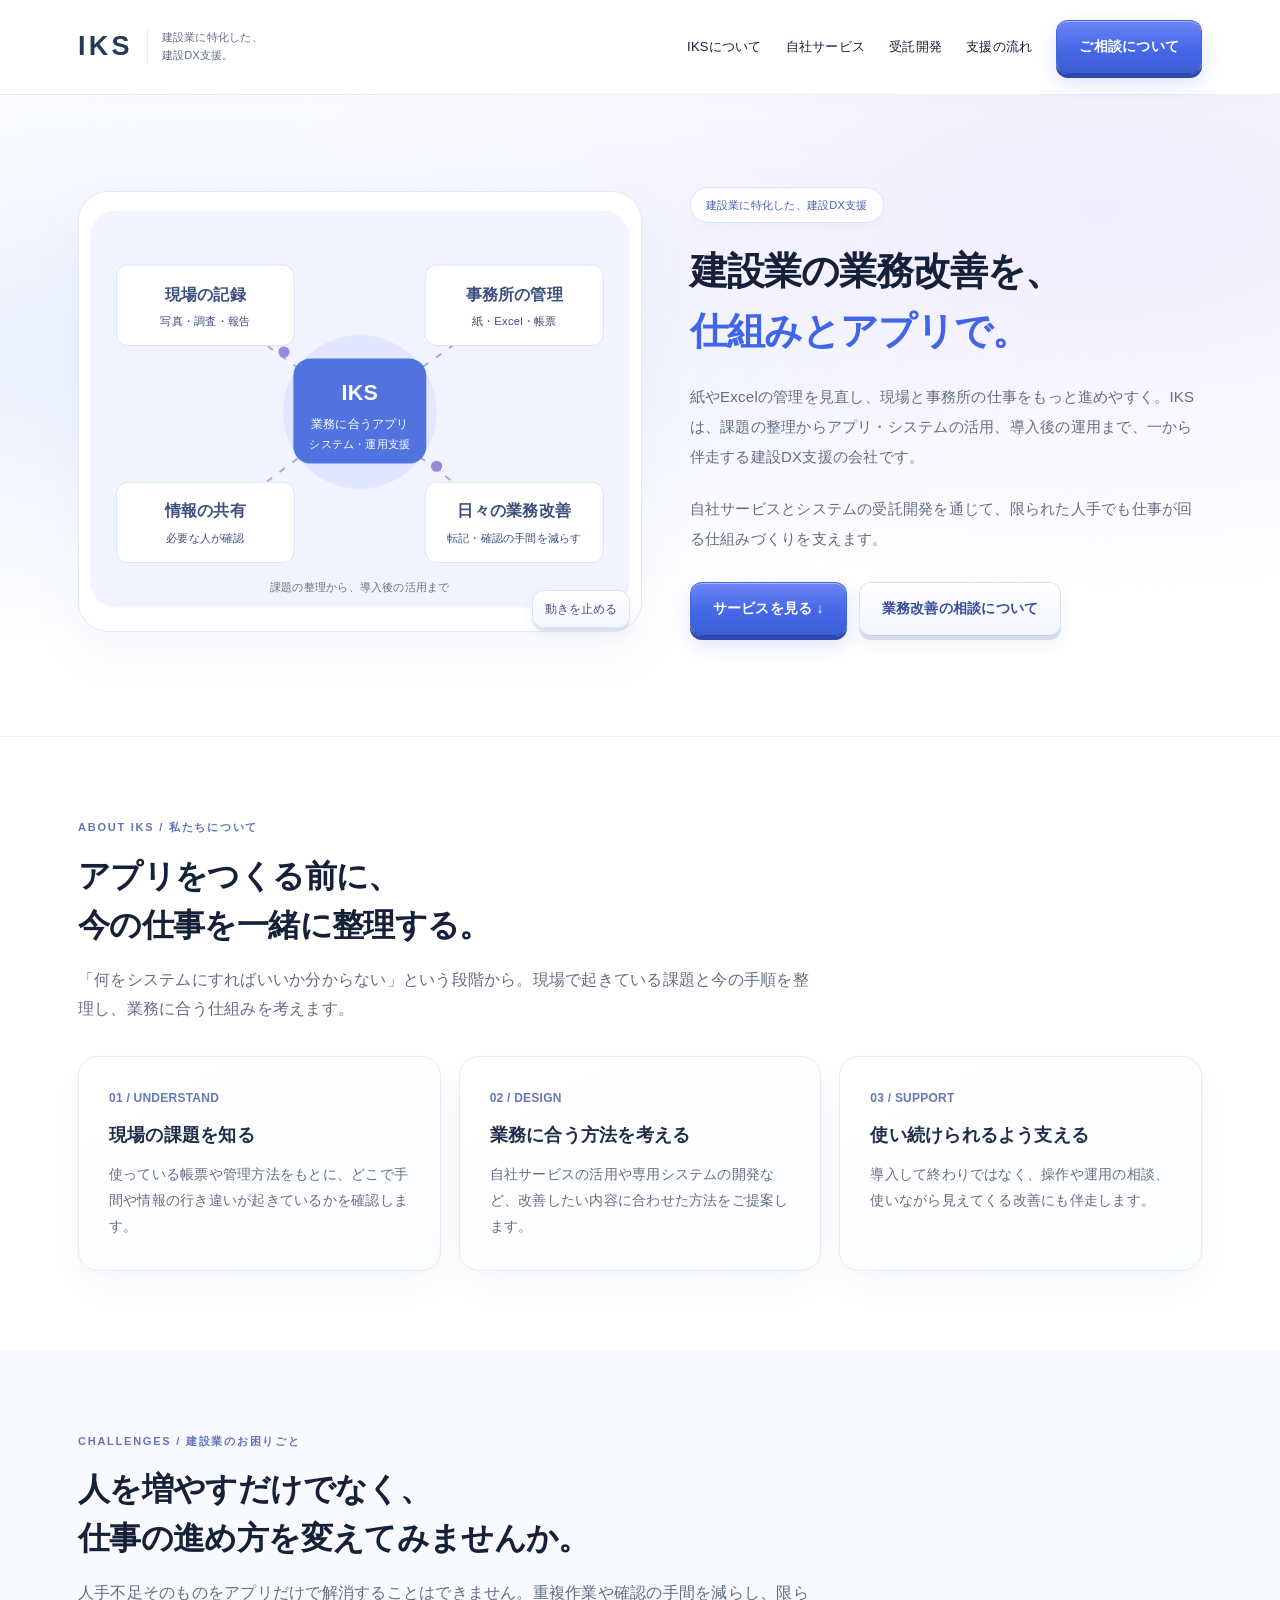
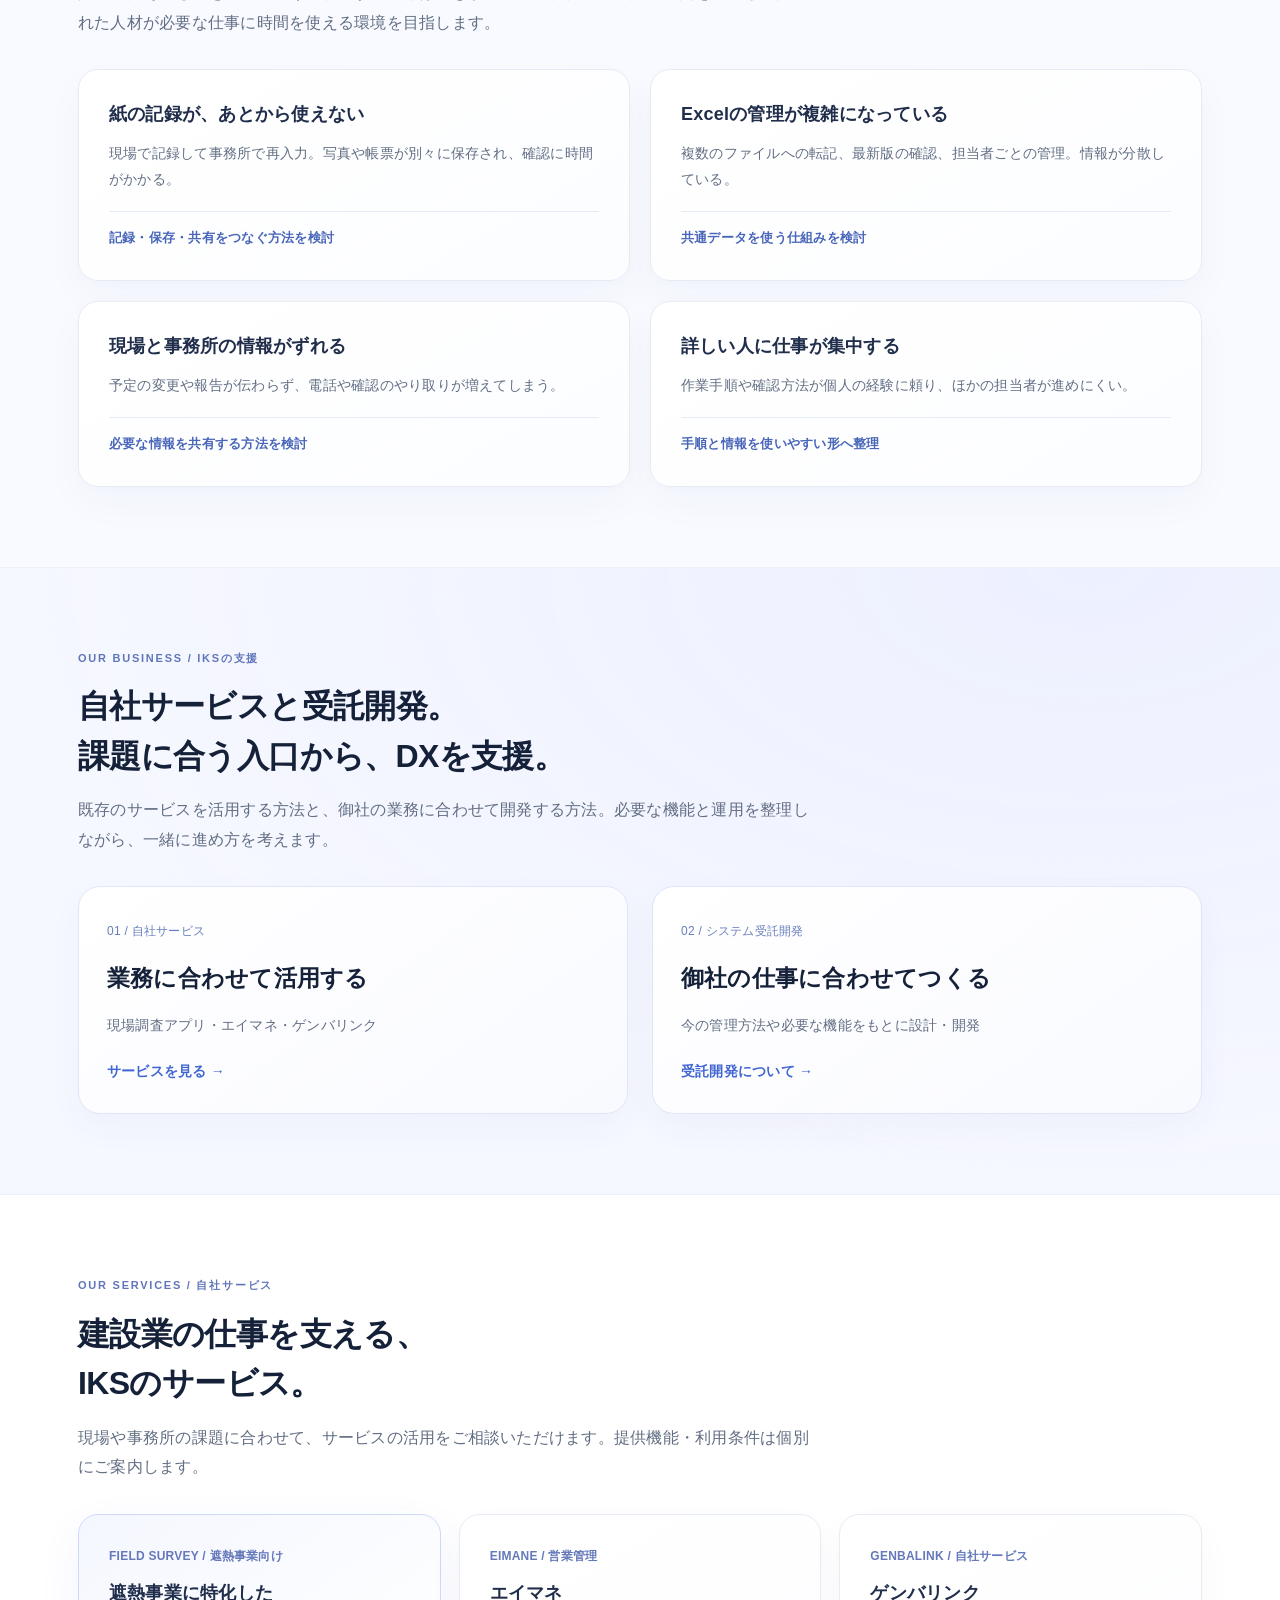
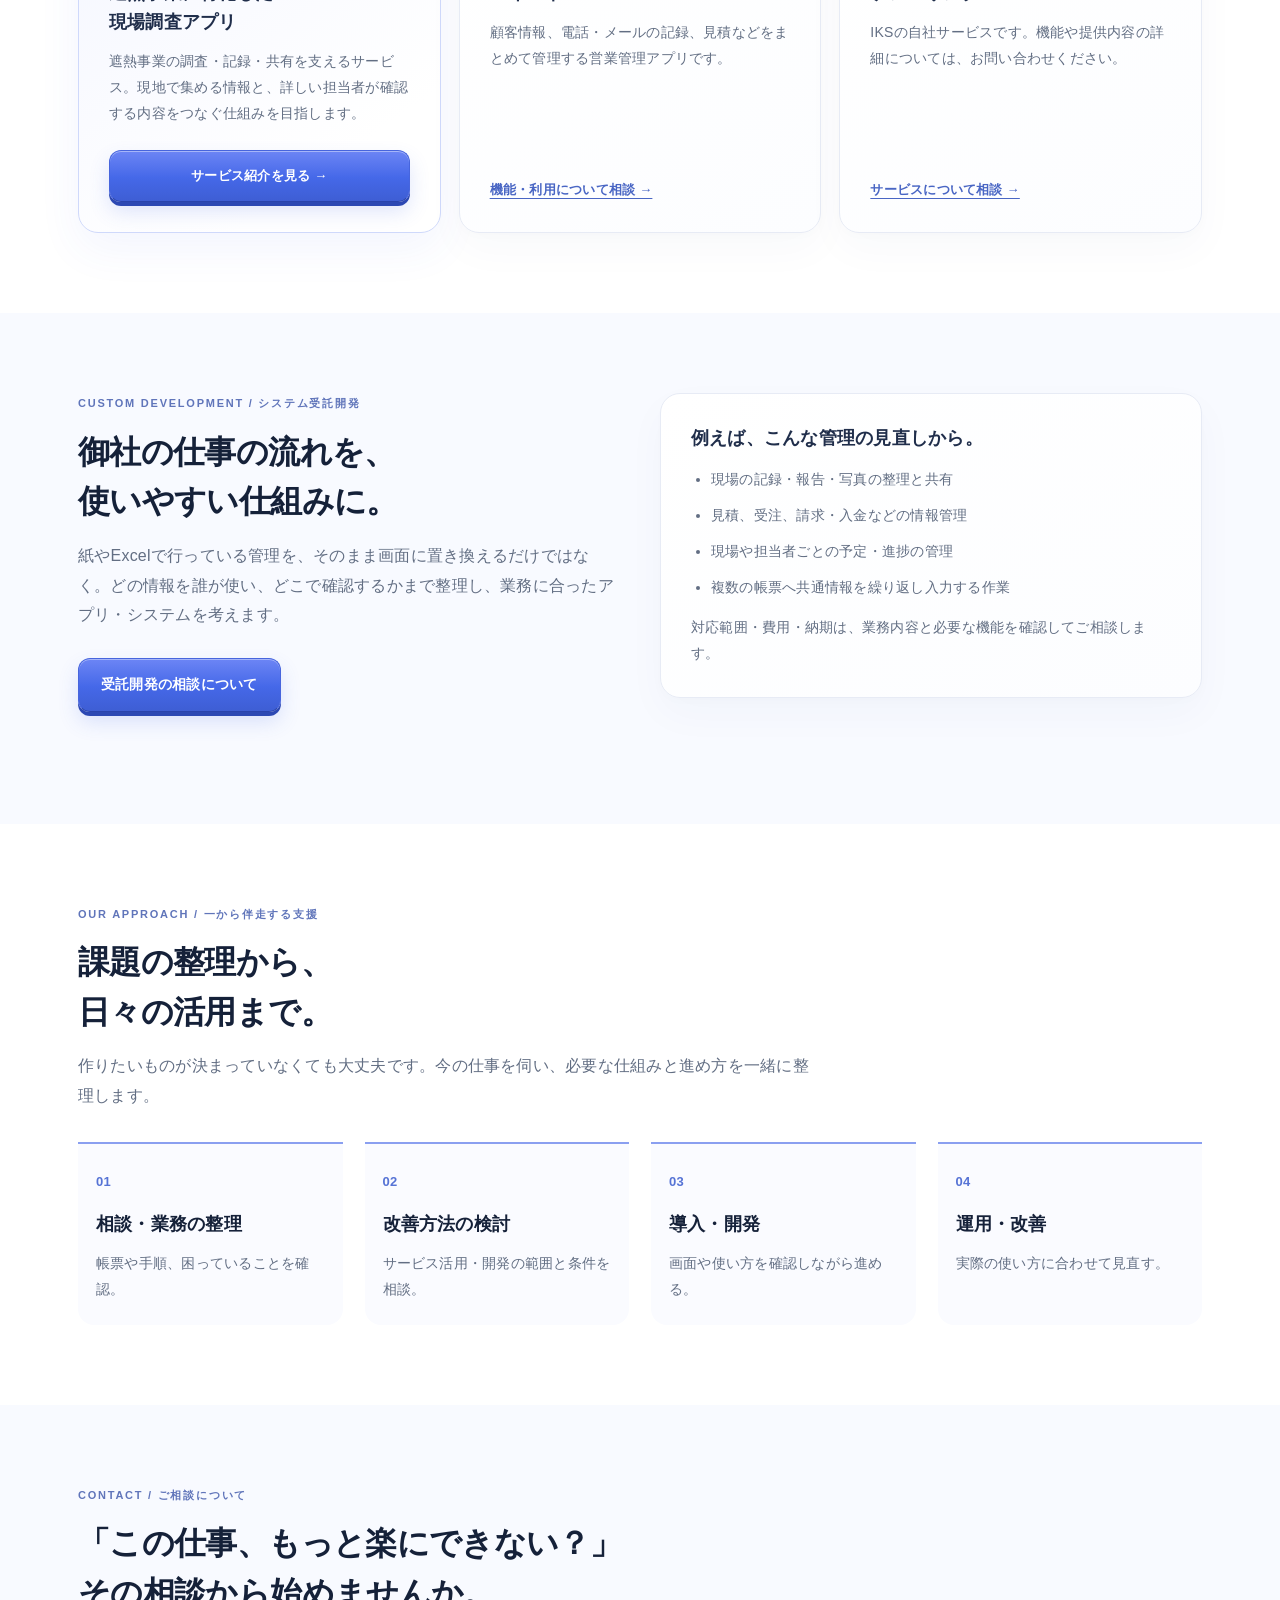
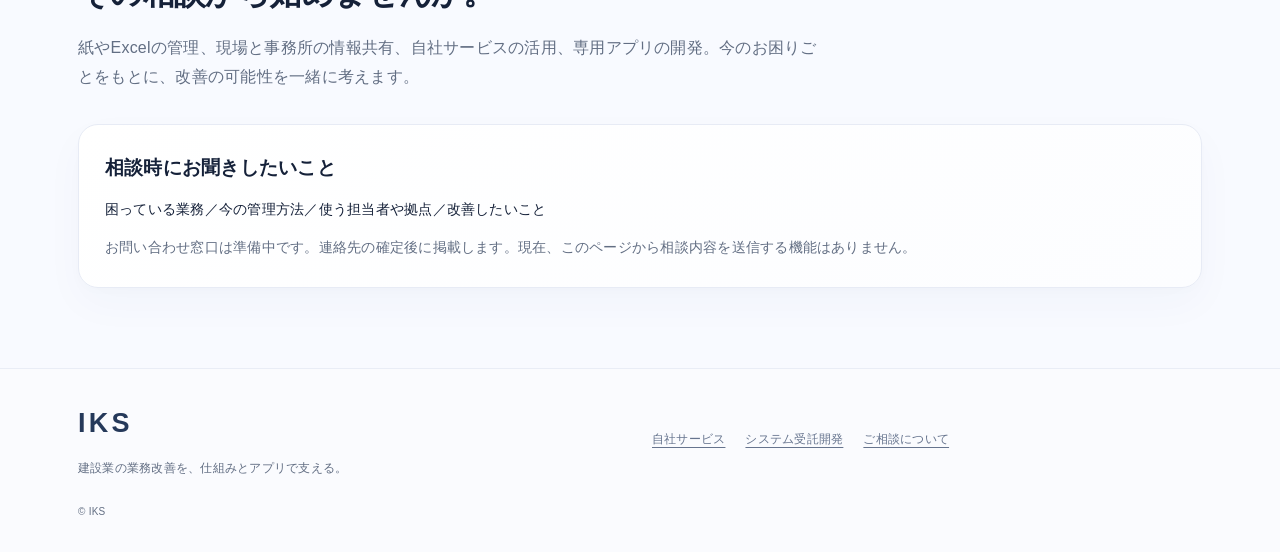
==== commit b32c56f0: "Refresh IKS with white technology styling and raised interactive buttons" ====
--- a/index.html
+++ b/index.html
@@ -1,4 +1,4 @@
-<!doctype html><html lang="ja"><head><meta charset="utf-8"><meta name="viewport" content="width=device-width,initial-scale=1"><meta name="description" content="建設業の紙・Excel管理や情報共有の課題を、アプリとシステムで改善。IKSは自社サービスと受託開発を通じて、課題整理から運用まで伴走します。"><title>IKS | 建設業に特化した建設DX支援</title><link rel="stylesheet" href="/site.css"></head><body><header class="header"><div class="wrap"><a class="brand" href="/"><b>IKS</b><small>建設業に特化した、<br>建設DX支援。</small></a><button class="menu" aria-controls="nav" aria-expanded="false">メニュー</button><nav class="nav" id="nav" aria-label="メインメニュー"><a href="/#about">IKSについて</a><a href="/#services">自社サービス</a><a href="/#development">受託開発</a><a href="/#support">支援の流れ</a><a class="btn" href="/#contact">ご相談について</a></nav></div></header><main><section class="hero company-hero"><div class="wrap hero-grid"><div class="network company-visual"><svg viewBox="0 0 600 470" role="img" aria-labelledby="company-visual-title company-visual-desc"><title id="company-visual-title">現場と事務所の業務をアプリでつなぐ建設DX支援</title><desc id="company-visual-desc">分散した帳票、表計算、現場の記録を整理し、業務に合うアプリやシステムで共有・確認できる流れ。</desc><rect x="12" y="20" width="576" height="424" rx="28" fill="#eaf2eb"/><g fill="none" stroke="#8eb5a1" stroke-width="2"><path class="wire" d="M160 135L300 235L440 135M160 340L300 235L440 340"/></g><g fill="white" stroke="#bfd6c8"><rect x="40" y="78" width="190" height="86" rx="12"/><rect x="370" y="78" width="190" height="86" rx="12"/><rect x="40" y="310" width="190" height="86" rx="12"/><rect x="370" y="310" width="190" height="86" rx="12"/></g><g text-anchor="middle" fill="#234b3c" font-family="inherit"><text x="135" y="115" font-size="17" font-weight="700">現場の記録</text><text x="135" y="142" font-size="12">写真・調査・報告</text><text x="465" y="115" font-size="17" font-weight="700">事務所の管理</text><text x="465" y="142" font-size="12">紙・Excel・帳票</text><text x="135" y="346" font-size="17" font-weight="700">情報の共有</text><text x="135" y="374" font-size="12">必要な人が確認</text><text x="465" y="346" font-size="17" font-weight="700">日々の業務改善</text><text x="465" y="374" font-size="12">転記・確認の手間を減らす</text></g><circle class="pulse" cx="300" cy="235" r="82" fill="#d3e7d9"/><rect x="229" y="178" width="142" height="112" rx="18" fill="#167663"/><g text-anchor="middle" fill="white"><text x="300" y="222" font-size="23" font-weight="700">IKS</text><text x="300" y="252" font-size="13">業務に合うアプリ</text><text x="300" y="273" font-size="12">システム・運用支援</text></g><circle class="pulse delay" cx="219" cy="171" r="6" fill="#b98633"/><circle class="pulse" cx="382" cy="293" r="6" fill="#b98633"/><text x="300" y="426" fill="#62727b" font-size="12" text-anchor="middle">課題の整理から、導入後の活用まで</text></svg><button class="motion" aria-pressed="false">動きを止める</button></div><div class="hero-copy"><span class="pill">建設業に特化した、建設DX支援</span><h1>建設業の業務改善を、<br><em>仕組みとアプリで。</em></h1><p class="lead">紙やExcelの管理を見直し、現場と事務所の仕事をもっと進めやすく。IKSは、課題の整理からアプリ・システムの活用、導入後の運用まで、一から伴走する建設DX支援の会社です。</p><p class="lead">自社サービスとシステムの受託開発を通じて、限られた人手でも仕事が回る仕組みづくりを支えます。</p><div class="actions"><a class="btn" href="#services">サービスを見る ↓</a><a class="btn secondary" href="#contact">業務改善の相談について</a></div></div></div></section>
+<!doctype html><html lang="ja"><head><meta charset="utf-8"><meta name="viewport" content="width=device-width,initial-scale=1"><meta name="description" content="建設業の紙・Excel管理や情報共有の課題を、アプリとシステムで改善。IKSは自社サービスと受託開発を通じて、課題整理から運用まで伴走します。"><title>IKS | 建設業に特化した建設DX支援</title><link rel="stylesheet" href="/site.css"></head><body><header class="header"><div class="wrap"><a class="brand" href="/"><b>IKS</b><small>建設業に特化した、<br>建設DX支援。</small></a><button class="menu" aria-controls="nav" aria-expanded="false">メニュー</button><nav class="nav" id="nav" aria-label="メインメニュー"><a href="/#about">IKSについて</a><a href="/#services">自社サービス</a><a href="/#development">受託開発</a><a href="/#support">支援の流れ</a><a class="btn" href="/#contact">ご相談について</a></nav></div></header><main><section class="hero company-hero"><div class="wrap hero-grid"><div class="network company-visual"><svg viewBox="0 0 600 470" role="img" aria-labelledby="company-visual-title company-visual-desc"><title id="company-visual-title">現場と事務所の業務をアプリでつなぐ建設DX支援</title><desc id="company-visual-desc">分散した帳票、表計算、現場の記録を整理し、業務に合うアプリやシステムで共有・確認できる流れ。</desc><rect x="12" y="20" width="576" height="424" rx="28" fill="#f1f4ff"/><g fill="none" stroke="#a6b6e9" stroke-width="2"><path class="wire" d="M160 135L300 235L440 135M160 340L300 235L440 340"/></g><g fill="white" stroke="#d9e1f6"><rect x="40" y="78" width="190" height="86" rx="12"/><rect x="370" y="78" width="190" height="86" rx="12"/><rect x="40" y="310" width="190" height="86" rx="12"/><rect x="370" y="310" width="190" height="86" rx="12"/></g><g text-anchor="middle" fill="#3c4f80" font-family="inherit"><text x="135" y="115" font-size="17" font-weight="700">現場の記録</text><text x="135" y="142" font-size="12">写真・調査・報告</text><text x="465" y="115" font-size="17" font-weight="700">事務所の管理</text><text x="465" y="142" font-size="12">紙・Excel・帳票</text><text x="135" y="346" font-size="17" font-weight="700">情報の共有</text><text x="135" y="374" font-size="12">必要な人が確認</text><text x="465" y="346" font-size="17" font-weight="700">日々の業務改善</text><text x="465" y="374" font-size="12">転記・確認の手間を減らす</text></g><circle class="pulse" cx="300" cy="235" r="82" fill="#e0e7ff"/><rect x="229" y="178" width="142" height="112" rx="18" fill="#5273df"/><g text-anchor="middle" fill="white"><text x="300" y="222" font-size="23" font-weight="700">IKS</text><text x="300" y="252" font-size="13">業務に合うアプリ</text><text x="300" y="273" font-size="12">システム・運用支援</text></g><circle class="pulse delay" cx="219" cy="171" r="6" fill="#9a89d9"/><circle class="pulse" cx="382" cy="293" r="6" fill="#9a89d9"/><text x="300" y="426" fill="#62727b" font-size="12" text-anchor="middle">課題の整理から、導入後の活用まで</text></svg><button class="motion" aria-pressed="false">動きを止める</button></div><div class="hero-copy"><span class="pill">建設業に特化した、建設DX支援</span><h1>建設業の業務改善を、<br><em>仕組みとアプリで。</em></h1><p class="lead">紙やExcelの管理を見直し、現場と事務所の仕事をもっと進めやすく。IKSは、課題の整理からアプリ・システムの活用、導入後の運用まで、一から伴走する建設DX支援の会社です。</p><p class="lead">自社サービスとシステムの受託開発を通じて、限られた人手でも仕事が回る仕組みづくりを支えます。</p><div class="actions"><a class="btn" href="#services">サービスを見る ↓</a><a class="btn secondary" href="#contact">業務改善の相談について</a></div></div></div></section>
 <section class="white" id="about"><div class="wrap"><div class="section-head"><div class="eyebrow">ABOUT IKS / 私たちについて</div><h2>アプリをつくる前に、<br>今の仕事を一緒に整理する。</h2><p>「何をシステムにすればいいか分からない」という段階から。現場で起きている課題と今の手順を整理し、業務に合う仕組みを考えます。</p></div><div class="cards"><article class="card"><span class="number">01 / UNDERSTAND</span><h3>現場の課題を知る</h3><p>使っている帳票や管理方法をもとに、どこで手間や情報の行き違いが起きているかを確認します。</p></article><article class="card"><span class="number">02 / DESIGN</span><h3>業務に合う方法を考える</h3><p>自社サービスの活用や専用システムの開発など、改善したい内容に合わせた方法をご提案します。</p></article><article class="card"><span class="number">03 / SUPPORT</span><h3>使い続けられるよう支える</h3><p>導入して終わりではなく、操作や運用の相談、使いながら見えてくる改善にも伴走します。</p></article></div></div></section>
 <section id="challenges"><div class="wrap"><div class="section-head"><div class="eyebrow">CHALLENGES / 建設業のお困りごと</div><h2>人を増やすだけでなく、<br>仕事の進め方を変えてみませんか。</h2><p>人手不足そのものをアプリだけで解消することはできません。重複作業や確認の手間を減らし、限られた人材が必要な仕事に時間を使える環境を目指します。</p></div><div class="problem-grid"><article class="card"><h3>紙の記録が、あとから使えない</h3><p>現場で記録して事務所で再入力。写真や帳票が別々に保存され、確認に時間がかかる。</p><div class="improve">記録・保存・共有をつなぐ方法を検討</div></article><article class="card"><h3>Excelの管理が複雑になっている</h3><p>複数のファイルへの転記、最新版の確認、担当者ごとの管理。情報が分散している。</p><div class="improve">共通データを使う仕組みを検討</div></article><article class="card"><h3>現場と事務所の情報がずれる</h3><p>予定の変更や報告が伝わらず、電話や確認のやり取りが増えてしまう。</p><div class="improve">必要な情報を共有する方法を検討</div></article><article class="card"><h3>詳しい人に仕事が集中する</h3><p>作業手順や確認方法が個人の経験に頼り、ほかの担当者が進めにくい。</p><div class="improve">手順と情報を使いやすい形へ整理</div></article></div></div></section>
 <section class="dark" id="offer"><div class="wrap"><div class="section-head"><div class="eyebrow">OUR BUSINESS / IKSの支援</div><h2>自社サービスと受託開発。<br>課題に合う入口から、DXを支援。</h2><p>既存のサービスを活用する方法と、御社の業務に合わせて開発する方法。必要な機能と運用を整理しながら、一緒に進め方を考えます。</p></div><div class="business-pair"><a href="#services"><span>01 / 自社サービス</span><h3>業務に合わせて活用する</h3><p>現場調査アプリ・エイマネ・ゲンバリンク</p><b>サービスを見る →</b></a><a href="#development"><span>02 / システム受託開発</span><h3>御社の仕事に合わせてつくる</h3><p>今の管理方法や必要な機能をもとに設計・開発</p><b>受託開発について →</b></a></div></div></section>
--- a/site.css
+++ b/site.css
@@ -14,3 +14,27 @@
 .company-hero .hero-copy{grid-row:auto}.company-hero h1{font-size:clamp(29px,3vw,43px)}.problem-grid{display:grid;grid-template-columns:1fr 1fr;gap:20px}.improve{margin-top:18px;padding-top:14px;border-top:1px solid var(--line);color:var(--accent);font-weight:700;font-size:13px}.business-pair{display:grid;grid-template-columns:1fr 1fr;gap:24px}.business-pair>a{display:block;text-decoration:none;padding:28px;border:1px solid #608e7c;border-radius:10px;background:#244b42}.business-pair span{color:#b8dcc8;font-size:12px}.business-pair h3{font-size:23px;margin-top:12px}.business-pair p{color:#d0dfd6;font-size:14px;margin-top:14px}.business-pair b{display:block;margin-top:20px;color:#c4e7d2;font-size:14px}.service-cards .card{display:flex;flex-direction:column;align-items:flex-start}.service-cards .card p{flex:1;margin-bottom:24px}.service-cards .card a{font-size:13px}.service-feature{border-color:#83b49a;background:#f0f6f1}.company-steps{display:grid;grid-template-columns:repeat(4,1fr);gap:22px}.company-steps article{border-top:2px solid var(--accent);padding-top:18px}.company-steps span{font-size:13px;color:var(--accent);font-weight:700}.company-steps h3{font-size:18px;margin-top:12px}.company-steps p{font-size:14px;color:var(--muted);margin-top:10px}.contact-preparation{padding:26px;border:1px solid var(--line);border-radius:8px;background:white}.contact-preparation>p{font-size:14px;margin-top:12px}.footer-grid{display:grid;grid-template-columns:1fr 1fr;gap:24px}.footer-grid nav{display:flex;flex-wrap:wrap;gap:20px;align-items:center}.footer-grid>small{grid-column:1/-1}.footer-grid p{margin-top:8px}
 @media(max-width:900px){.company-hero .hero-copy{grid-row:1}.company-steps{grid-template-columns:1fr 1fr}}
 @media(max-width:560px){.problem-grid,.business-pair,.company-steps,.footer-grid{grid-template-columns:1fr}.company-hero h1{font-size:27px}.business-pair h3{font-size:21px}.company-hero .hero-copy{grid-row:1}}
+/* White-first visual system with raised controls. */
+:root{--ink:#152139;--muted:#626e83;--accent:#4165e8;--line:#e6eaf3;--bg:#fff;--surface:#f6f8fe}
+body{background:#fff;letter-spacing:.015em;-webkit-font-smoothing:antialiased}
+a{ text-underline-offset:4px}
+.header{background:rgba(255,255,255,.86);border-bottom:1px solid rgba(224,230,244,.8);box-shadow:0 4px 24px #24408b04;backdrop-filter:blur(20px)}
+.header .wrap{padding-top:20px;padding-bottom:20px}.brand b{letter-spacing:.12em;color:#25395a}.brand small{color:var(--muted)}.nav>a:not(.btn){transition:color .18s}.nav>a:not(.btn):hover{color:var(--accent)}
+.hero,.company-hero{background:radial-gradient(ellipse at 16% 40%,#e9eeff 0,transparent 56%),radial-gradient(ellipse at 86% 18%,#f0ecff 0,transparent 52%),#fff;padding:92px 0 100px;border-bottom:1px solid #edf0f8}
+.hero h1{letter-spacing:-.025em;font-weight:800}.company-hero h1{line-height:1.55}.hero h1 em{color:#4165e8}.hero .lead{line-height:2}.pill{background:rgba(255,255,255,.88);border:1px solid #dce4ff;color:#4b61ae;padding:7px 15px;box-shadow:0 3px 10px #465ca409;border-radius:30px}
+.eyebrow{color:#6075ba;letter-spacing:.16em}.section-head h2{letter-spacing:-.02em;font-weight:800}.white{background:white}section:not(.hero):not(.white):not(.dark):not(.vision-stage):not(.network-stage){background:#f8faff}
+.btn{position:relative;border:1px solid #4765dd;border-bottom-color:#2943ab;border-radius:12px;background:linear-gradient(180deg,#6c85f5 0%,#4568e8 54%,#3e5ed4 100%);color:#fff;box-shadow:inset 0 1px 0 #ffffff65,0 4px 0 #2c48b3,0 10px 20px #4266e82b;transform:translateY(0);transition:transform .18s ease,box-shadow .18s ease,filter .18s ease;text-decoration:none}
+.btn.secondary{background:linear-gradient(180deg,#fff,#f2f5fd);color:#344c9e;border:1px solid #dce3f4;border-bottom-color:#c2cce5;box-shadow:inset 0 1px 0 #fff,0 4px 0 #d4dcee,0 9px 18px #263d7710}
+.btn:active{transform:translateY(3px);box-shadow:inset 0 1px 3px #102d8030,0 1px 0 #2c48b3,0 3px 8px #4266e81c}.btn.secondary:active{box-shadow:inset 0 1px 3px #102d8010,0 1px 0 #d4dcee,0 3px 8px #263d7710}
+:focus-visible{outline:3px solid #8b9ef2;outline-offset:6px}
+.motion,.menu{border:1px solid #dce3f4;border-radius:12px;background:linear-gradient(#fff,#f3f6fe);color:#425583;box-shadow:inset 0 1px 0 white,0 3px 0 #dbe2f0,0 7px 16px #294a8410;transition:transform .18s,box-shadow .18s}.motion:active,.menu:active{transform:translateY(2px);box-shadow:0 1px 0 #dbe2f0}.motion{bottom:4px}
+.card,.stat,.contact-preparation{border:1px solid #e7ebf5;border-radius:20px;background:linear-gradient(150deg,#fff,#fcfdff);box-shadow:0 4px 8px #203b7603,0 16px 40px #203b7608}.card{padding:30px}.card h3{color:#202e4b}.card a:not(.btn){color:#4966c4;font-weight:700}.card .number{color:#6579ba}.service-feature{background:linear-gradient(145deg,#f5f7ff,#fff 75%);border-color:#cfd9fb;box-shadow:0 16px 44px #4165e810}.service-feature .btn{width:100%}.improve{color:#4966b9;border-color:#e6ebf7}.company-steps article{border-top:2px solid #8a9ff0;padding:22px 18px;background:#fafbff;border-radius:0 0 16px 16px}.company-steps span{color:#5673d5}
+.dark{background:radial-gradient(ellipse at 85% 0,#edf0ff,transparent 70%),#f6f8ff;color:var(--ink);border-block:1px solid #edf0fa}.dark .eyebrow{color:#6075ba}.dark .section-head p{color:var(--muted)}.business-pair>a{background:linear-gradient(145deg,#fff,#f9faff);border:1px solid #e0e6f8;border-radius:22px;box-shadow:0 14px 34px #2b46880a;transition:transform .2s,box-shadow .2s}.business-pair span{color:#687ebd}.business-pair h3{color:var(--ink)}.business-pair p{color:var(--muted)}.business-pair b{color:#4165d3}.business-pair>a:active{transform:translateY(2px)}
+.company-visual{filter:drop-shadow(0 20px 24px #3e58a00b)}.company-visual>svg{border:1px solid #e2e8f6;border-radius:30px;background:#fff;box-shadow:inset 0 1px 0 white}.network .wire{stroke:#99aae1}
+.vision-stage{background:radial-gradient(ellipse at 75% 15%,#e5eaff,transparent 65%),#f8faff;color:var(--ink)}.vision-stage .vision-statement{color:#536cb5}.vision-body{color:var(--muted)}.vision-examples>div{background:#ffffffc9;border-color:#dce4f7;box-shadow:0 12px 30px #2b468808;border-radius:18px}.vision-examples span,.vision-stage .note{color:#69799a}.network-stage{background:#f7f9ff}.fusion-part{border-color:#e0e6f7;border-radius:20px;box-shadow:0 14px 34px #2b468808;animation:none}.fusion-result,.v-banner{background:linear-gradient(135deg,#617cf0,#4664cf);border:1px solid #5c75db;box-shadow:inset 0 1px 0 #ffffff35,0 10px 25px #4764cf16;border-radius:14px}.fusion-result{font-size:19px}.step{border-color:#91a6ed}.dark .step p{color:var(--muted)}.dark .step b{color:#5673d5}.route,.diagram,.proposal-callout{background:#f0f4ff;border-color:#dee5f7;border-radius:18px}.diagram .hub{background:linear-gradient(135deg,#6682ed,#4162cd)}.diagram .node{border-color:#d6dff3;border-radius:10px}.stat strong{color:#4f6ed9}tr.total{color:#4162ba;background:#f2f5ff}.footer{background:#fafbfe;border-color:#e9edf6}.footer-grid nav a{color:#66748e}
+.proposal-slide{border-color:#5576e4;border-radius:12px;box-shadow:0 14px 45px #243f800b}.v-card{background:#f2f5ff;border-color:#e0e6f7;border-radius:16px}.v-values>div{border-color:#e5eaf5}.v-icon{stroke:#5573cb}.v-cost>div:first-child{background:linear-gradient(145deg,#6580eb,#4362c8)}.v-cost>div:first-child p{color:#e7ecff}.v-bars>div{background:#5778de}.v-bars>div:first-child{background:#dce4fb}.v-process>div{background:#f2f5ff;border-color:#7691e7}.v-fusion{background:#f8faff;border-color:#e1e7f5}.v-banner span{color:#e7edff}
+@media(hover:hover){.btn:hover{filter:brightness(1.04);transform:translateY(-2px);box-shadow:inset 0 1px 0 #ffffff65,0 6px 0 #2c48b3,0 15px 26px #4266e82b}.btn.secondary:hover{box-shadow:inset 0 1px 0 white,0 6px 0 #d4dcee,0 14px 24px #263d7714}.business-pair>a:hover{transform:translateY(-4px);box-shadow:0 20px 44px #2b468814}.btn:active,.btn.secondary:active{transform:translateY(3px)}}
+@media(max-width:900px){.nav{background:rgba(255,255,255,.98);box-shadow:0 12px 24px #233a7910}.hero,.company-hero{padding:54px 0 64px}.header .wrap{padding-top:16px;padding-bottom:16px}}
+@media(max-width:560px){.hero,.company-hero{padding:40px 0 52px}.company-hero h1{font-size:26px}.hero .actions{gap:18px}.card{padding:24px}.business-pair>a{padding:25px}.company-visual>svg{border-radius:22px}}
+@media(prefers-reduced-motion:reduce){.btn,.btn:hover,.business-pair>a:hover{transform:none;transition:none}}
+@media print{.proposal-slide{box-shadow:none;border-radius:0}.v-card,.v-fusion{background:#f7f9ff}a.btn{box-shadow:none}body{background:white}}
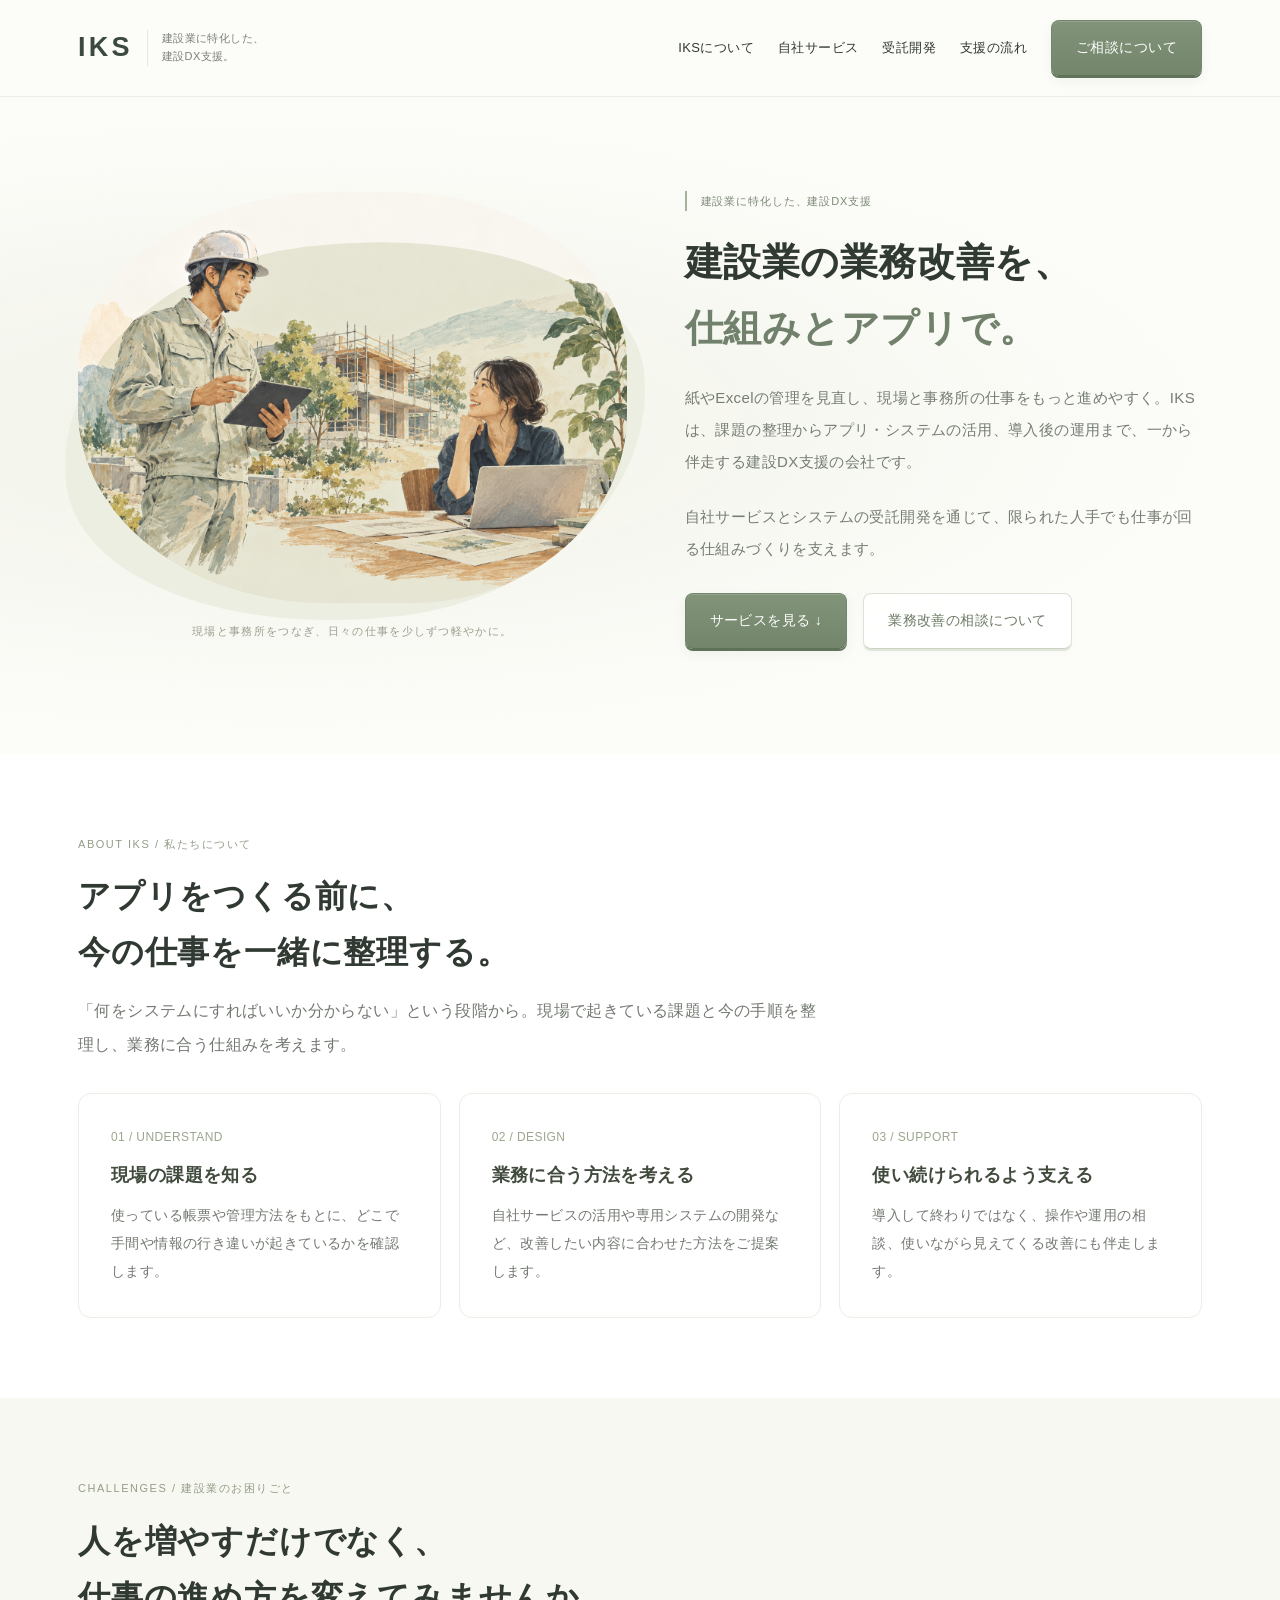
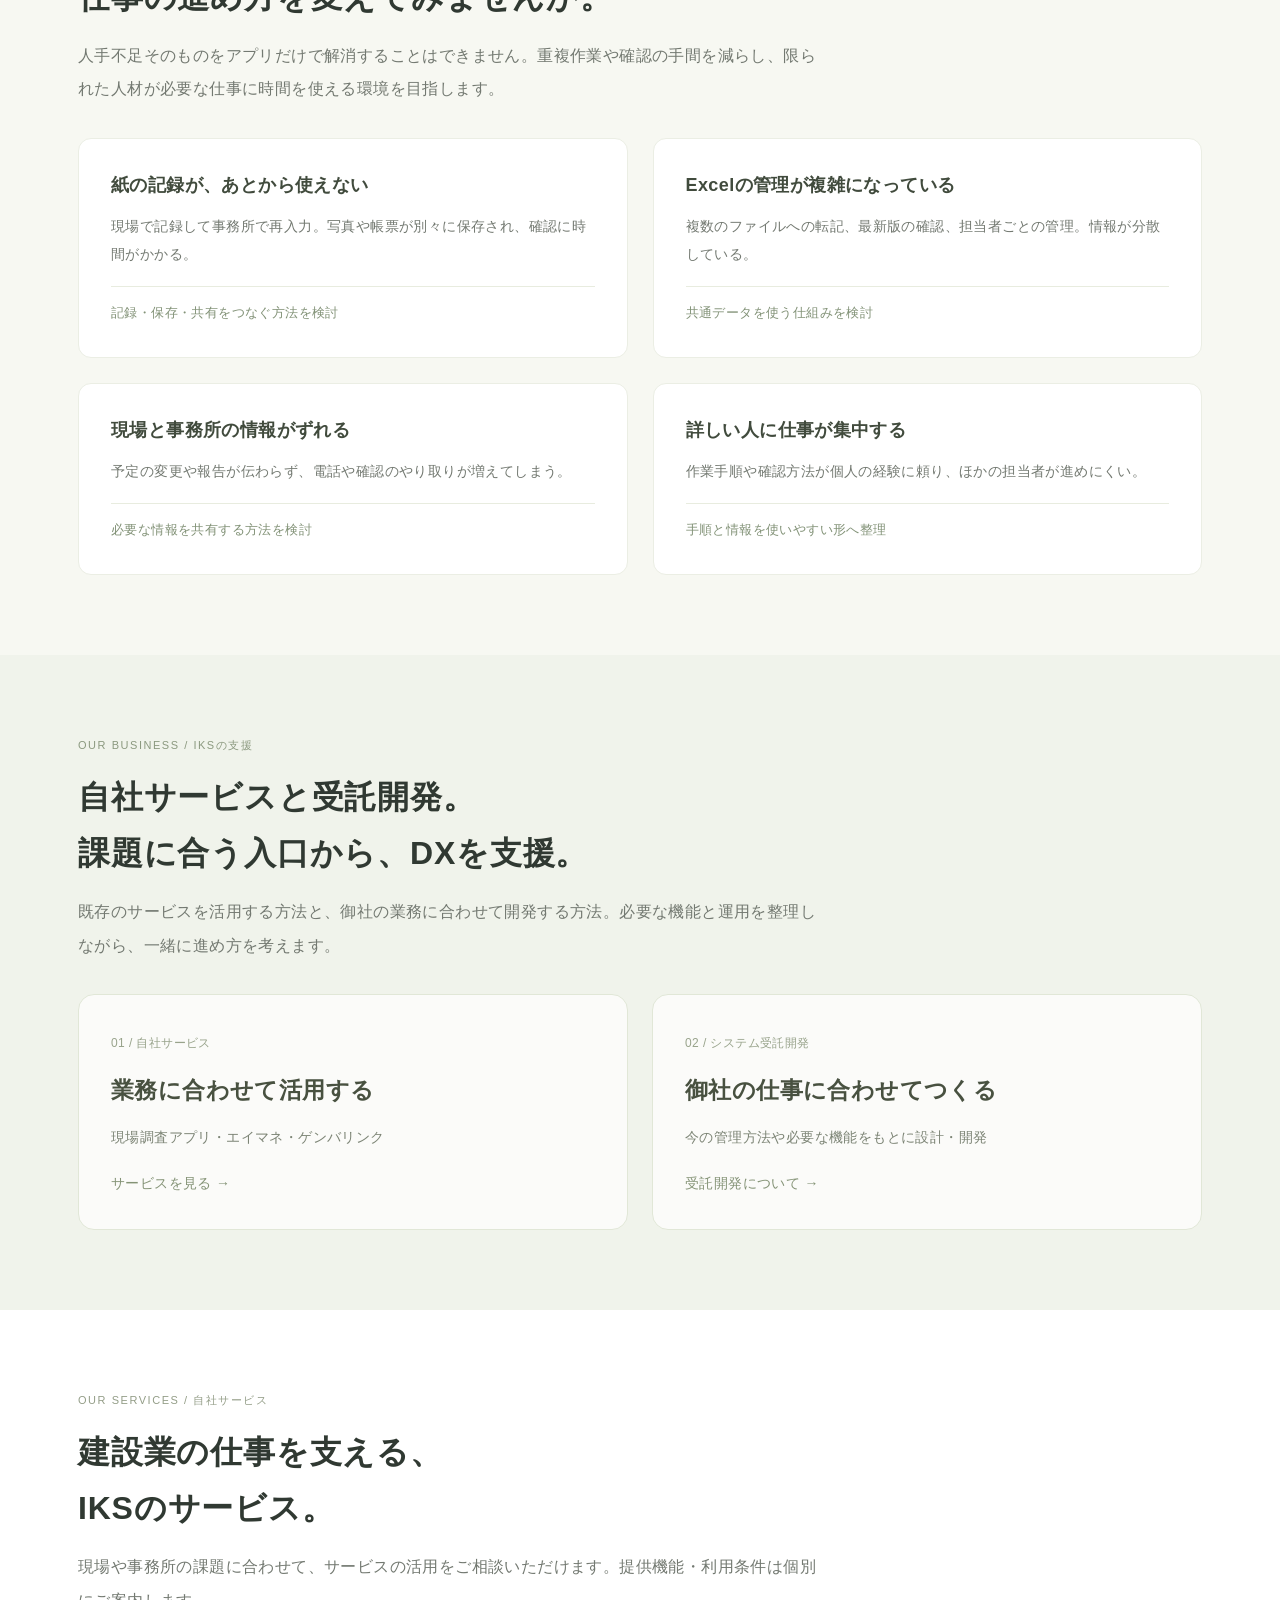
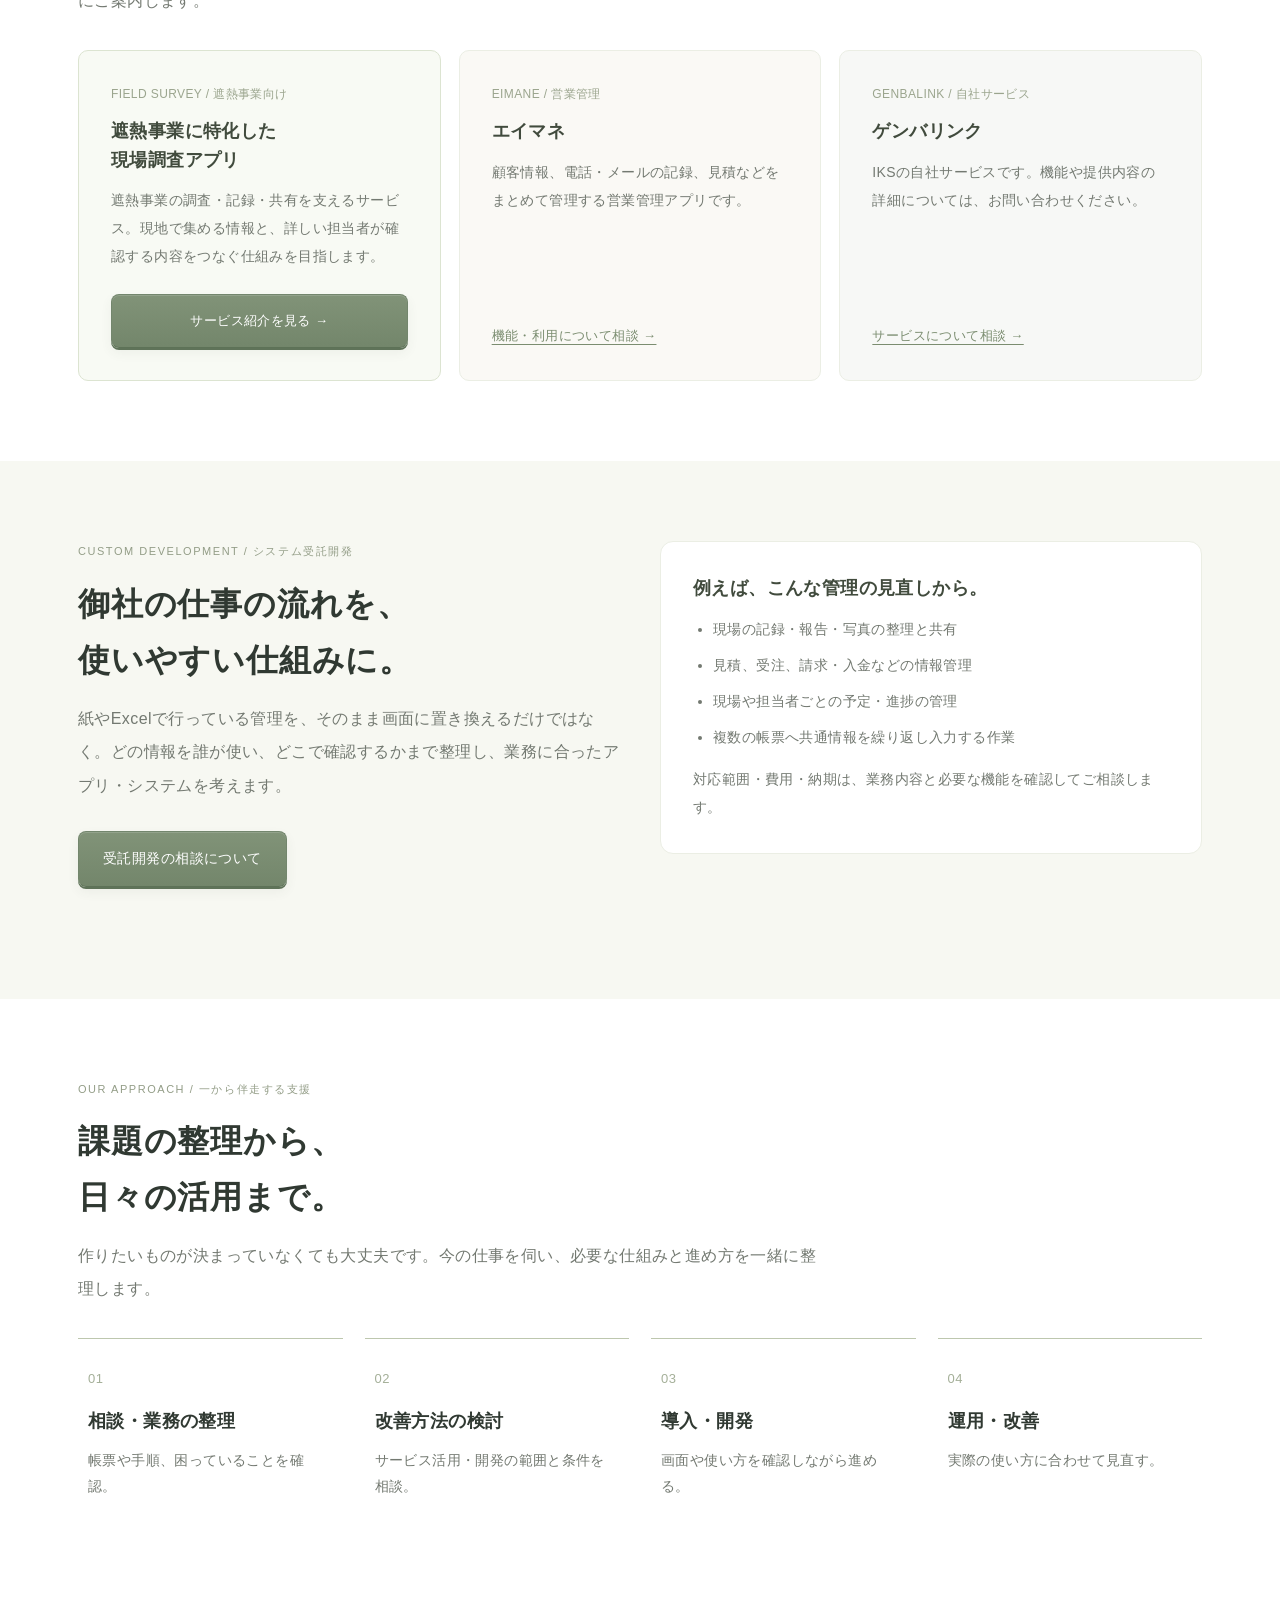
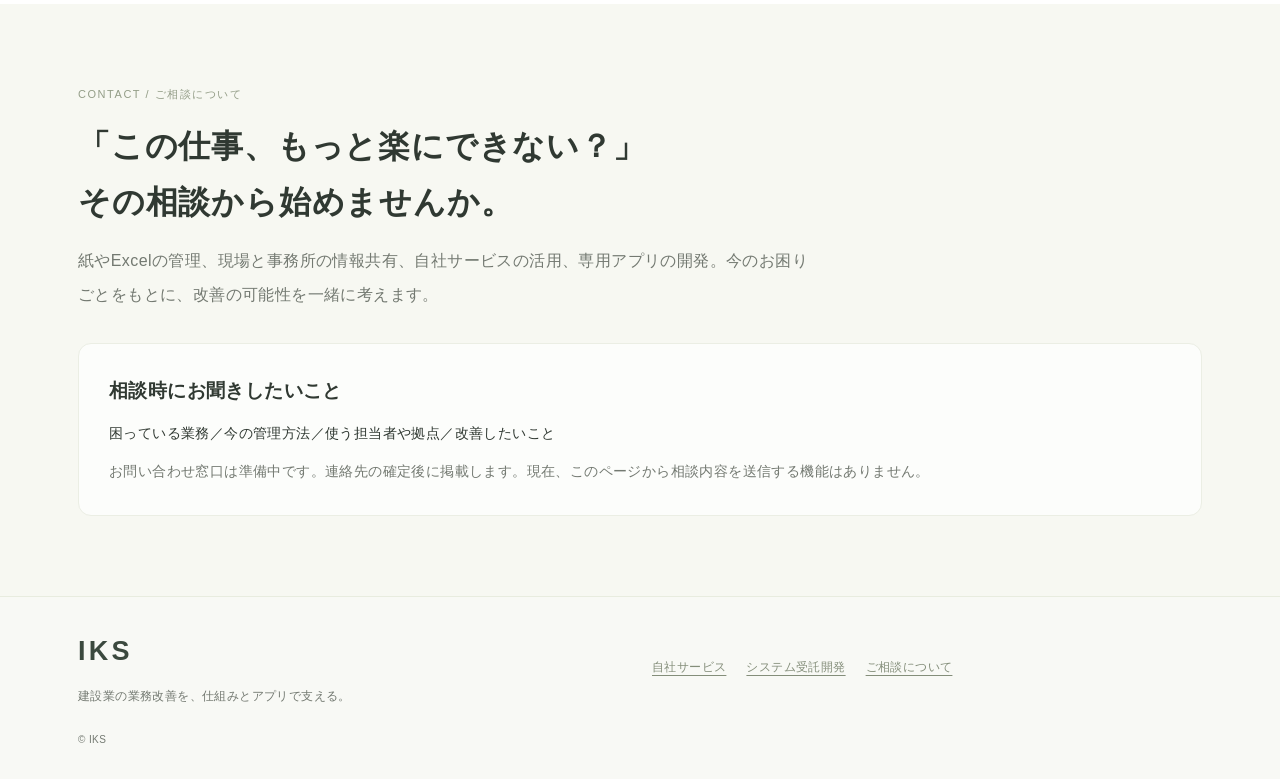
==== commit ea2a88c0: "Soften IKS design with organic layout and hand-drawn collaboration artwork" ====
--- a/index.html
+++ b/index.html
@@ -1,4 +1,4 @@
-<!doctype html><html lang="ja"><head><meta charset="utf-8"><meta name="viewport" content="width=device-width,initial-scale=1"><meta name="description" content="建設業の紙・Excel管理や情報共有の課題を、アプリとシステムで改善。IKSは自社サービスと受託開発を通じて、課題整理から運用まで伴走します。"><title>IKS | 建設業に特化した建設DX支援</title><link rel="stylesheet" href="/site.css"></head><body><header class="header"><div class="wrap"><a class="brand" href="/"><b>IKS</b><small>建設業に特化した、<br>建設DX支援。</small></a><button class="menu" aria-controls="nav" aria-expanded="false">メニュー</button><nav class="nav" id="nav" aria-label="メインメニュー"><a href="/#about">IKSについて</a><a href="/#services">自社サービス</a><a href="/#development">受託開発</a><a href="/#support">支援の流れ</a><a class="btn" href="/#contact">ご相談について</a></nav></div></header><main><section class="hero company-hero"><div class="wrap hero-grid"><div class="network company-visual"><svg viewBox="0 0 600 470" role="img" aria-labelledby="company-visual-title company-visual-desc"><title id="company-visual-title">現場と事務所の業務をアプリでつなぐ建設DX支援</title><desc id="company-visual-desc">分散した帳票、表計算、現場の記録を整理し、業務に合うアプリやシステムで共有・確認できる流れ。</desc><rect x="12" y="20" width="576" height="424" rx="28" fill="#f1f4ff"/><g fill="none" stroke="#a6b6e9" stroke-width="2"><path class="wire" d="M160 135L300 235L440 135M160 340L300 235L440 340"/></g><g fill="white" stroke="#d9e1f6"><rect x="40" y="78" width="190" height="86" rx="12"/><rect x="370" y="78" width="190" height="86" rx="12"/><rect x="40" y="310" width="190" height="86" rx="12"/><rect x="370" y="310" width="190" height="86" rx="12"/></g><g text-anchor="middle" fill="#3c4f80" font-family="inherit"><text x="135" y="115" font-size="17" font-weight="700">現場の記録</text><text x="135" y="142" font-size="12">写真・調査・報告</text><text x="465" y="115" font-size="17" font-weight="700">事務所の管理</text><text x="465" y="142" font-size="12">紙・Excel・帳票</text><text x="135" y="346" font-size="17" font-weight="700">情報の共有</text><text x="135" y="374" font-size="12">必要な人が確認</text><text x="465" y="346" font-size="17" font-weight="700">日々の業務改善</text><text x="465" y="374" font-size="12">転記・確認の手間を減らす</text></g><circle class="pulse" cx="300" cy="235" r="82" fill="#e0e7ff"/><rect x="229" y="178" width="142" height="112" rx="18" fill="#5273df"/><g text-anchor="middle" fill="white"><text x="300" y="222" font-size="23" font-weight="700">IKS</text><text x="300" y="252" font-size="13">業務に合うアプリ</text><text x="300" y="273" font-size="12">システム・運用支援</text></g><circle class="pulse delay" cx="219" cy="171" r="6" fill="#9a89d9"/><circle class="pulse" cx="382" cy="293" r="6" fill="#9a89d9"/><text x="300" y="426" fill="#62727b" font-size="12" text-anchor="middle">課題の整理から、導入後の活用まで</text></svg><button class="motion" aria-pressed="false">動きを止める</button></div><div class="hero-copy"><span class="pill">建設業に特化した、建設DX支援</span><h1>建設業の業務改善を、<br><em>仕組みとアプリで。</em></h1><p class="lead">紙やExcelの管理を見直し、現場と事務所の仕事をもっと進めやすく。IKSは、課題の整理からアプリ・システムの活用、導入後の運用まで、一から伴走する建設DX支援の会社です。</p><p class="lead">自社サービスとシステムの受託開発を通じて、限られた人手でも仕事が回る仕組みづくりを支えます。</p><div class="actions"><a class="btn" href="#services">サービスを見る ↓</a><a class="btn secondary" href="#contact">業務改善の相談について</a></div></div></div></section>
+<!doctype html><html lang="ja"><head><meta charset="utf-8"><meta name="viewport" content="width=device-width,initial-scale=1"><meta name="description" content="建設業の紙・Excel管理や情報共有の課題を、アプリとシステムで改善。IKSは自社サービスと受託開発を通じて、課題整理から運用まで伴走します。"><title>IKS | 建設業に特化した建設DX支援</title><link rel="stylesheet" href="/site.css"></head><body><header class="header"><div class="wrap"><a class="brand" href="/"><b>IKS</b><small>建設業に特化した、<br>建設DX支援。</small></a><button class="menu" aria-controls="nav" aria-expanded="false">メニュー</button><nav class="nav" id="nav" aria-label="メインメニュー"><a href="/#about">IKSについて</a><a href="/#services">自社サービス</a><a href="/#development">受託開発</a><a href="/#support">支援の流れ</a><a class="btn" href="/#contact">ご相談について</a></nav></div></header><main><section class="hero company-hero"><div class="wrap hero-grid"><figure class="natural-visual"><img src="/assets/construction-collaboration.png" width="1448" height="1086" alt="タブレットを持つ現場担当者と、パソコンを使う事務所のスタッフが協力するイメージイラスト" fetchpriority="high" decoding="async"><figcaption>現場と事務所をつなぎ、日々の仕事を少しずつ軽やかに。</figcaption></figure><div class="hero-copy"><span class="pill">建設業に特化した、建設DX支援</span><h1>建設業の業務改善を、<br><em>仕組みとアプリで。</em></h1><p class="lead">紙やExcelの管理を見直し、現場と事務所の仕事をもっと進めやすく。IKSは、課題の整理からアプリ・システムの活用、導入後の運用まで、一から伴走する建設DX支援の会社です。</p><p class="lead">自社サービスとシステムの受託開発を通じて、限られた人手でも仕事が回る仕組みづくりを支えます。</p><div class="actions"><a class="btn" href="#services">サービスを見る ↓</a><a class="btn secondary" href="#contact">業務改善の相談について</a></div></div></div></section>
 <section class="white" id="about"><div class="wrap"><div class="section-head"><div class="eyebrow">ABOUT IKS / 私たちについて</div><h2>アプリをつくる前に、<br>今の仕事を一緒に整理する。</h2><p>「何をシステムにすればいいか分からない」という段階から。現場で起きている課題と今の手順を整理し、業務に合う仕組みを考えます。</p></div><div class="cards"><article class="card"><span class="number">01 / UNDERSTAND</span><h3>現場の課題を知る</h3><p>使っている帳票や管理方法をもとに、どこで手間や情報の行き違いが起きているかを確認します。</p></article><article class="card"><span class="number">02 / DESIGN</span><h3>業務に合う方法を考える</h3><p>自社サービスの活用や専用システムの開発など、改善したい内容に合わせた方法をご提案します。</p></article><article class="card"><span class="number">03 / SUPPORT</span><h3>使い続けられるよう支える</h3><p>導入して終わりではなく、操作や運用の相談、使いながら見えてくる改善にも伴走します。</p></article></div></div></section>
 <section id="challenges"><div class="wrap"><div class="section-head"><div class="eyebrow">CHALLENGES / 建設業のお困りごと</div><h2>人を増やすだけでなく、<br>仕事の進め方を変えてみませんか。</h2><p>人手不足そのものをアプリだけで解消することはできません。重複作業や確認の手間を減らし、限られた人材が必要な仕事に時間を使える環境を目指します。</p></div><div class="problem-grid"><article class="card"><h3>紙の記録が、あとから使えない</h3><p>現場で記録して事務所で再入力。写真や帳票が別々に保存され、確認に時間がかかる。</p><div class="improve">記録・保存・共有をつなぐ方法を検討</div></article><article class="card"><h3>Excelの管理が複雑になっている</h3><p>複数のファイルへの転記、最新版の確認、担当者ごとの管理。情報が分散している。</p><div class="improve">共通データを使う仕組みを検討</div></article><article class="card"><h3>現場と事務所の情報がずれる</h3><p>予定の変更や報告が伝わらず、電話や確認のやり取りが増えてしまう。</p><div class="improve">必要な情報を共有する方法を検討</div></article><article class="card"><h3>詳しい人に仕事が集中する</h3><p>作業手順や確認方法が個人の経験に頼り、ほかの担当者が進めにくい。</p><div class="improve">手順と情報を使いやすい形へ整理</div></article></div></div></section>
 <section class="dark" id="offer"><div class="wrap"><div class="section-head"><div class="eyebrow">OUR BUSINESS / IKSの支援</div><h2>自社サービスと受託開発。<br>課題に合う入口から、DXを支援。</h2><p>既存のサービスを活用する方法と、御社の業務に合わせて開発する方法。必要な機能と運用を整理しながら、一緒に進め方を考えます。</p></div><div class="business-pair"><a href="#services"><span>01 / 自社サービス</span><h3>業務に合わせて活用する</h3><p>現場調査アプリ・エイマネ・ゲンバリンク</p><b>サービスを見る →</b></a><a href="#development"><span>02 / システム受託開発</span><h3>御社の仕事に合わせてつくる</h3><p>今の管理方法や必要な機能をもとに設計・開発</p><b>受託開発について →</b></a></div></div></section>
--- a/site.css
+++ b/site.css
@@ -38,3 +38,18 @@
 @media(max-width:560px){.hero,.company-hero{padding:40px 0 52px}.company-hero h1{font-size:26px}.hero .actions{gap:18px}.card{padding:24px}.business-pair>a{padding:25px}.company-visual>svg{border-radius:22px}}
 @media(prefers-reduced-motion:reduce){.btn,.btn:hover,.business-pair>a:hover{transform:none;transition:none}}
 @media print{.proposal-slide{box-shadow:none;border-radius:0}.v-card,.v-fusion{background:#f7f9ff}a.btn{box-shadow:none}body{background:white}}
+/* Softer editorial direction: paper-like whites, open space and quiet accents. */
+:root{--ink:#303932;--muted:#737971;--accent:#657c67;--line:#e6e7de;--bg:#fcfcf9}
+body{background:#fcfcf9;letter-spacing:.025em}.header{background:rgba(252,252,249,.9);border-color:#eceee5;box-shadow:none}.brand b{color:#3b493e}.brand small{color:#7b8177}.nav>a:not(.btn):hover{color:#627861}
+.hero,.company-hero{background:radial-gradient(ellipse at 22% 50%,#f1f2e8 0,transparent 65%),#fcfcf9;border-bottom:0;padding:88px 0 105px}.hero-grid{gap:58px;grid-template-columns:1.06fr 1fr}.hero h1,.company-hero h1{letter-spacing:.015em;font-weight:700;line-height:1.7}.hero h1 em{color:#71816b}.hero .lead{color:#757d72;line-height:2.15}.pill{background:transparent;border:0;border-radius:0;padding:0 0 0 14px;border-left:2px solid #a6b19a;box-shadow:none;color:#7d8976;letter-spacing:.08em}.eyebrow{color:#939d87;font-weight:500;letter-spacing:.14em}.section-head h2{font-weight:700;line-height:1.75;letter-spacing:.025em}.section-head p{line-height:2.1}.white{background:#fff}section:not(.hero):not(.white):not(.dark):not(.vision-stage):not(.network-stage){background:#f7f8f2}
+.btn{border:1px solid #73866d;border-bottom-color:#5d7257;border-radius:8px;background:linear-gradient(180deg,#819378,#73866b);color:#fff;box-shadow:inset 0 1px 0 #ffffff25,0 2px 0 #5f7359,0 5px 12px #40503910;font-weight:500;padding:14px 24px;letter-spacing:.03em}.btn.secondary{background:#fffffff0;color:#6b7b63;border:1px solid #dee3d5;border-bottom-color:#cbd4c2;box-shadow:0 2px 0 #e2e6da,0 4px 9px #40503905}.btn:active{transform:translateY(2px);box-shadow:inset 0 1px 2px #35402c15}.btn.secondary:active{box-shadow:inset 0 1px 2px #35402c10}.motion,.menu{color:#6f7e66;background:#fff;border-color:#e1e5d9;box-shadow:0 2px 0 #e7ebdf}.actions{gap:16px}.card,.stat,.contact-preparation{background:#fff;border:1px solid #ebeee4;border-radius:13px;box-shadow:none}.card{padding:32px}.card h3{color:#414b3d;font-weight:600}.card .number{color:#9ba58e;font-weight:500}.card p{line-height:2}.card a:not(.btn){color:#7b8d70;font-weight:500}.problem-grid{gap:25px}.improve{color:#829277;border-color:#e8ecdf;font-weight:500}.service-feature{border-color:#dce4d1;background:#f8faf4;box-shadow:none}.service-cards .card{border-radius:10px}.service-cards .card:nth-child(2){background:#faf9f5}.service-cards .card:nth-child(3){background:#f7f8f6}.company-steps article{border-top:1px solid #bdc7ae;background:transparent;padding:24px 10px;border-radius:0}.company-steps span{color:#a4af98;font-weight:500}.company-steps h3{font-weight:600}
+.dark{background:#f0f3eb;color:var(--ink);border:0}.dark .eyebrow{color:#8b997f}.dark .section-head p{color:var(--muted)}.business-pair>a{background:#ffffffba;border:1px solid #e1e7d7;border-radius:16px;box-shadow:none;padding:32px}.business-pair span{color:#98a38b}.business-pair h3{color:#485140;font-weight:600}.business-pair p{color:#7c8475}.business-pair b{color:#849376;font-weight:500}.footer{background:#f8f9f5;border-color:#e8ecdf}.footer-grid nav a{color:#848e7a}.contact-preparation{padding:30px;background:#ffffffb3}.nav{box-shadow:none}
+.natural-visual{position:relative;isolation:isolate;min-width:0}.natural-visual:before{content:'';position:absolute;inset:11% -4% 5% -3%;border-radius:45% 55% 46% 54% / 55% 43% 57% 45%;background:#eceee1;z-index:-1;transform:rotate(-7deg)}.natural-visual img{display:block;width:100%;height:auto;aspect-ratio:4/3;object-fit:cover;border-radius:47% 43% 39% 45% / 43% 41% 46% 47%;mix-blend-mode:multiply}.natural-visual figcaption{margin-top:18px;text-align:center;color:#99a08d;font-size:11px;letter-spacing:.12em}.natural-visual{margin:0}.company-visual{filter:none}
+.vision-stage{background:#f1f4eb;color:var(--ink)}.vision-stage .vision-statement{color:#7e9271}.vision-body{color:var(--muted)}.vision-examples>div{background:#ffffffc9;border-color:#dfe6d4;box-shadow:none}.vision-examples span,.vision-stage .note{color:#8b997e}.network-stage{background:#f7f9f2}.fusion-part{border-color:#e3e8dc;box-shadow:none}.fusion-result,.v-banner{background:#7b8f70;border-color:#7b8f70;box-shadow:none}.stat strong{color:#7c906f}.v-icon{stroke:#7a8d6e}.v-card{background:#f5f7f0;border-color:#e3e8d9}.v-cost>div:first-child{background:#7b8f70}.route,.diagram,.proposal-callout{background:#f0f4e9;border-color:#e0e7d6}.diagram .hub{background:#7b8f70}tr.total{color:#6d815f;background:#f3f6ef}.proposal-slide{border-color:#98a68c;box-shadow:0 12px 35px #3b4b3207}
+@media(hover:hover){.btn:hover{filter:brightness(1.035);transform:translateY(-1px);box-shadow:inset 0 1px 0 #ffffff25,0 3px 0 #5f7359,0 7px 14px #40503915}.btn.secondary:hover{box-shadow:0 3px 0 #e2e6da,0 7px 14px #40503908}.business-pair>a:hover{transform:translateY(-2px);box-shadow:0 8px 24px #40503907}.btn:active,.btn.secondary:active{transform:translateY(2px)}}
+@media(max-width:900px){.hero-grid{grid-template-columns:1fr;gap:40px}.natural-visual{grid-row:2;max-width:580px;justify-self:center;width:100%}.company-hero .hero-copy{grid-row:1}.hero,.company-hero{padding:58px 0 70px}.nav{background:#fdfdf9}}
+@media(max-width:560px){.hero,.company-hero{padding:40px 0 58px}.company-hero h1{font-size:25px}.hero-grid{gap:30px}.card{padding:26px}.natural-visual figcaption{font-size:10px}.btn{padding:13px 18px}.section-head h2{font-size:24px}}
+@media(prefers-reduced-motion:reduce){.btn:hover,.business-pair>a:hover{transform:none}}
+@media print{.proposal-slide{box-shadow:none}.v-banner,.v-cost>div:first-child{background:#7b8f70}}
+/* Keep the decorative organic shape inside its section on narrow screens. */
+.company-hero{overflow:clip}.natural-visual{max-width:100%}
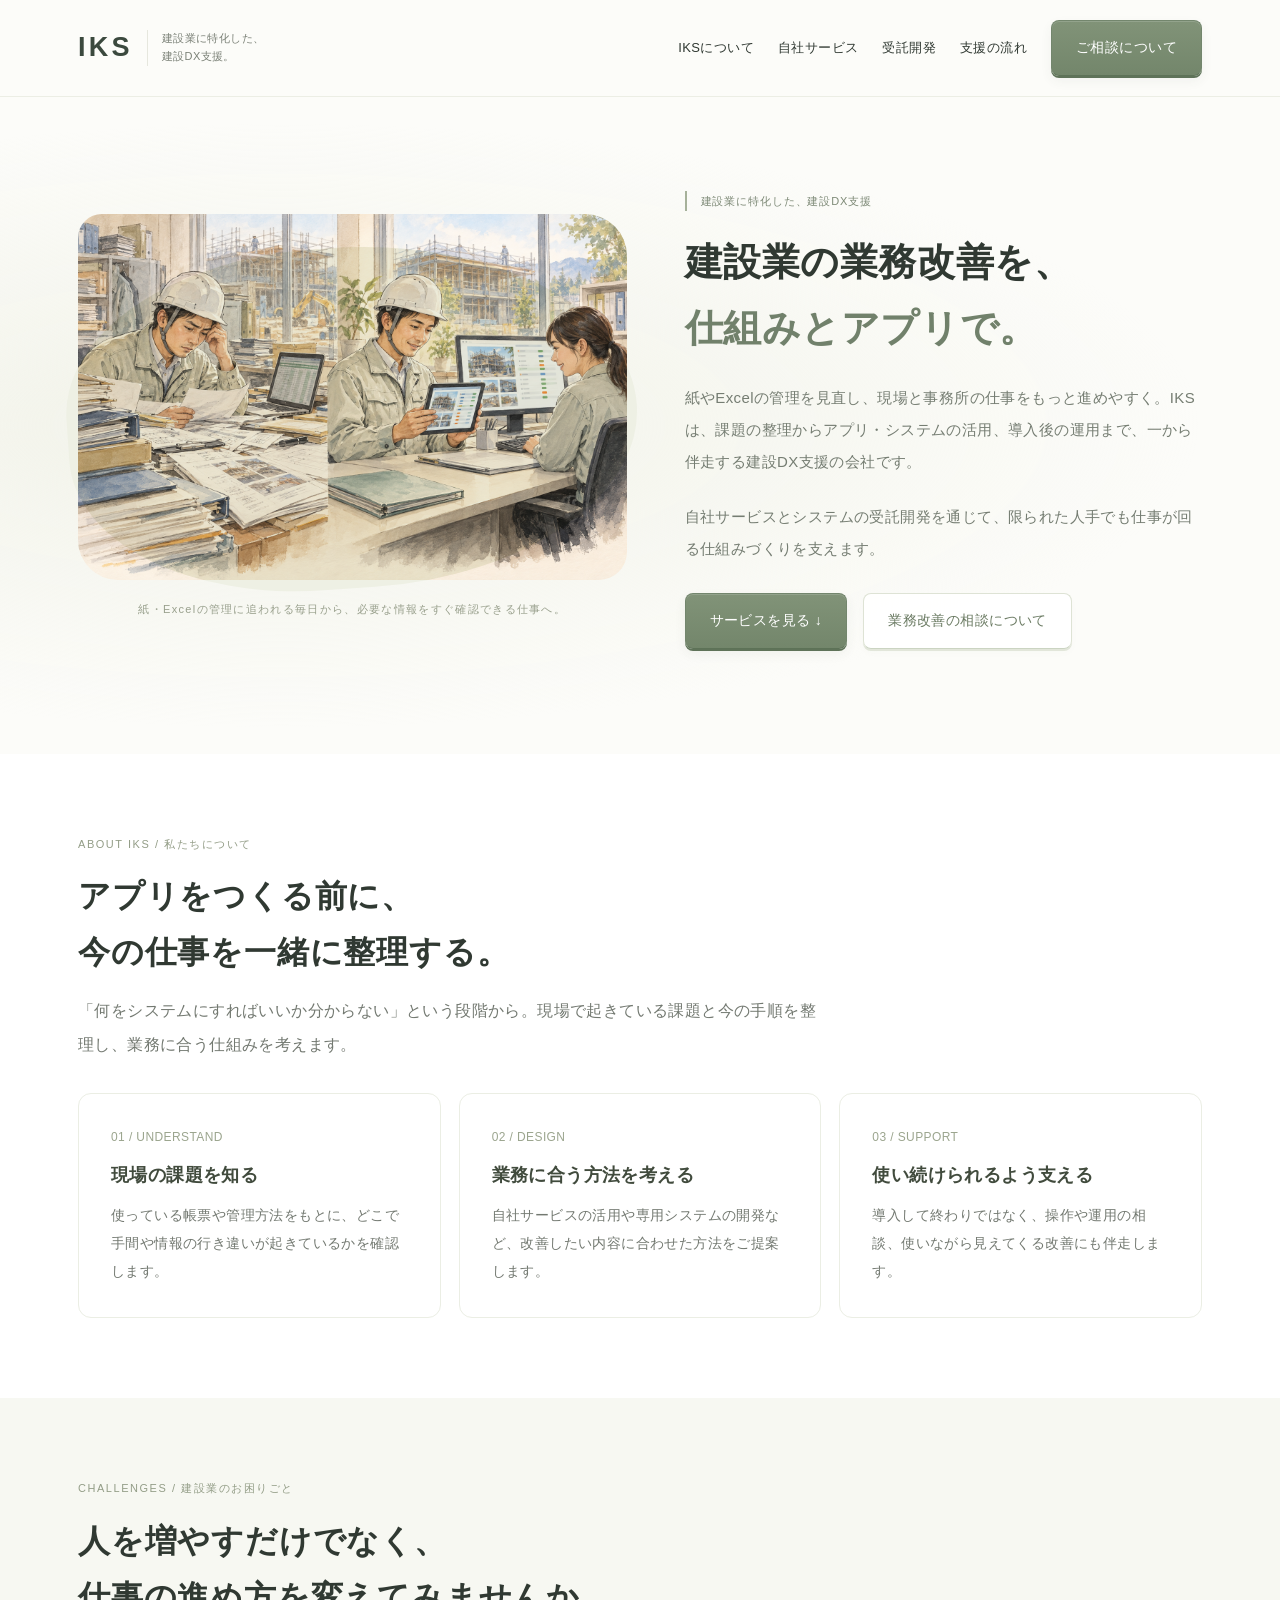
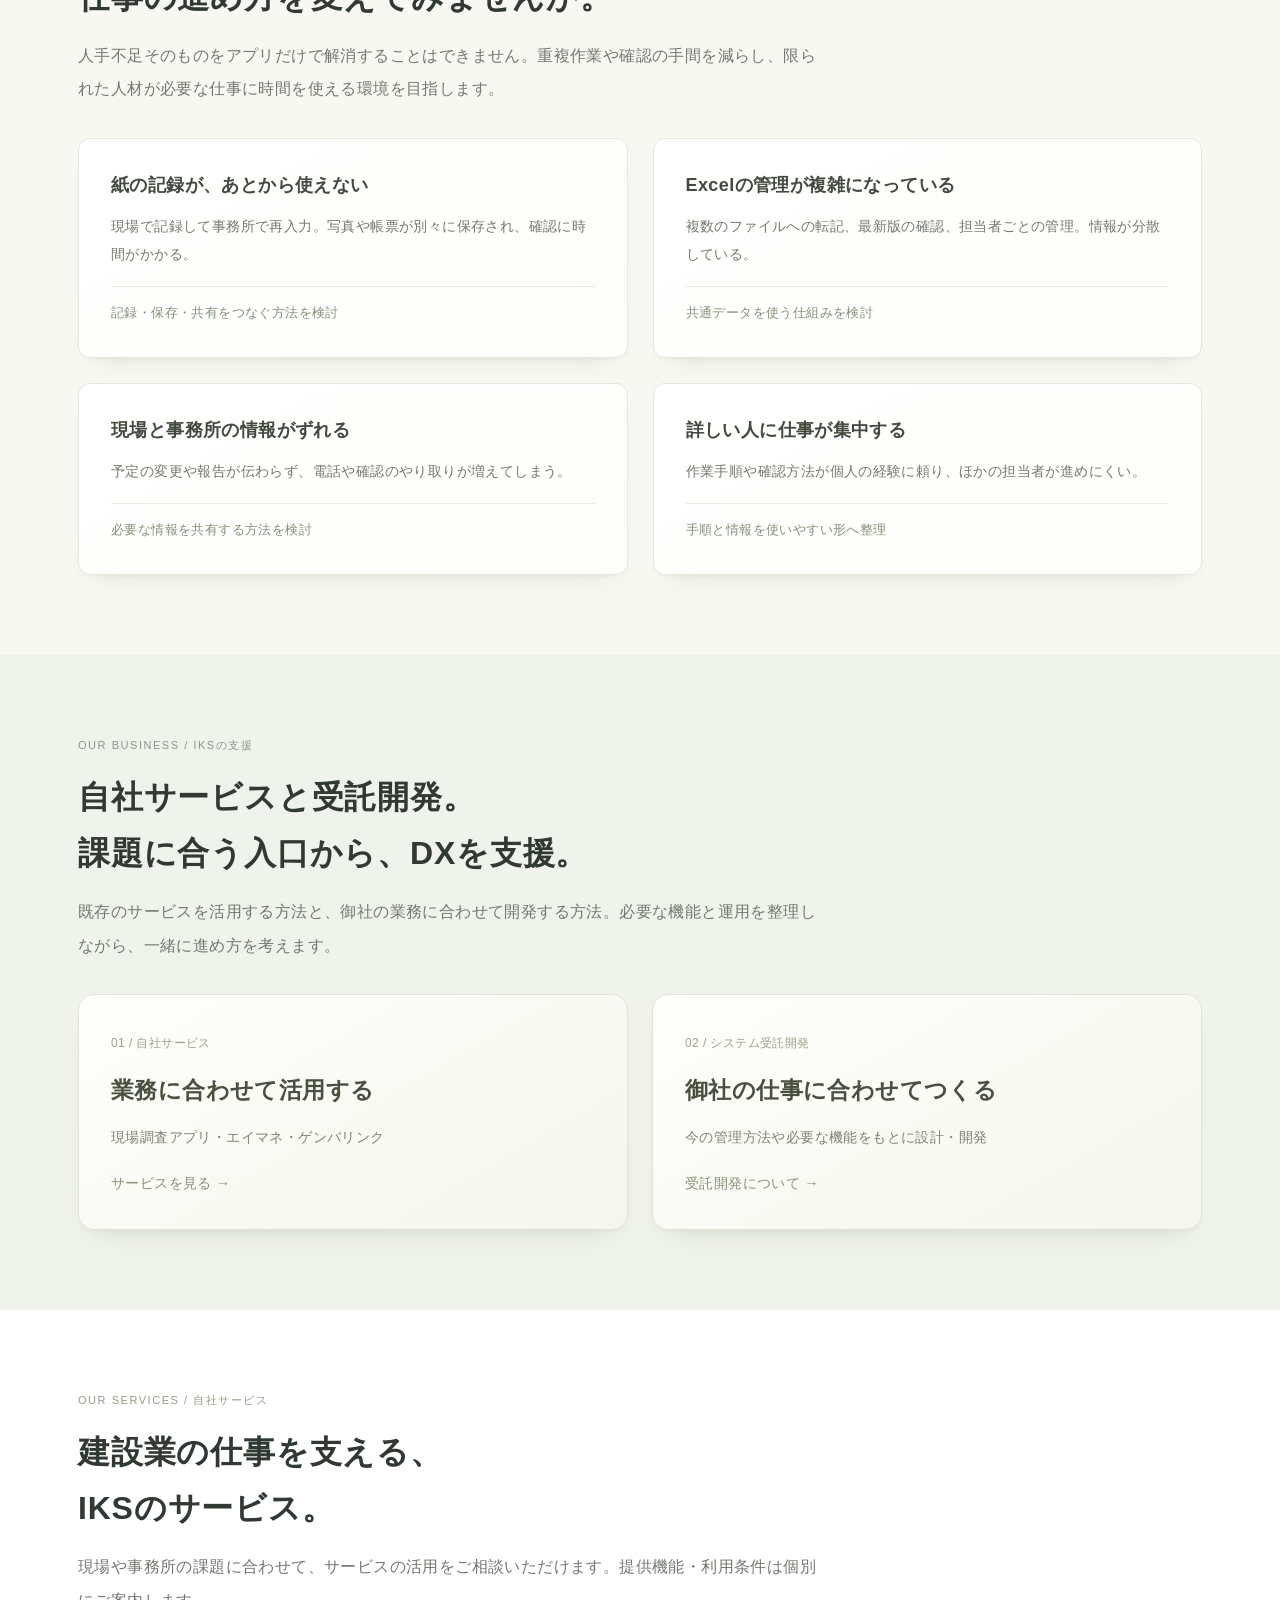
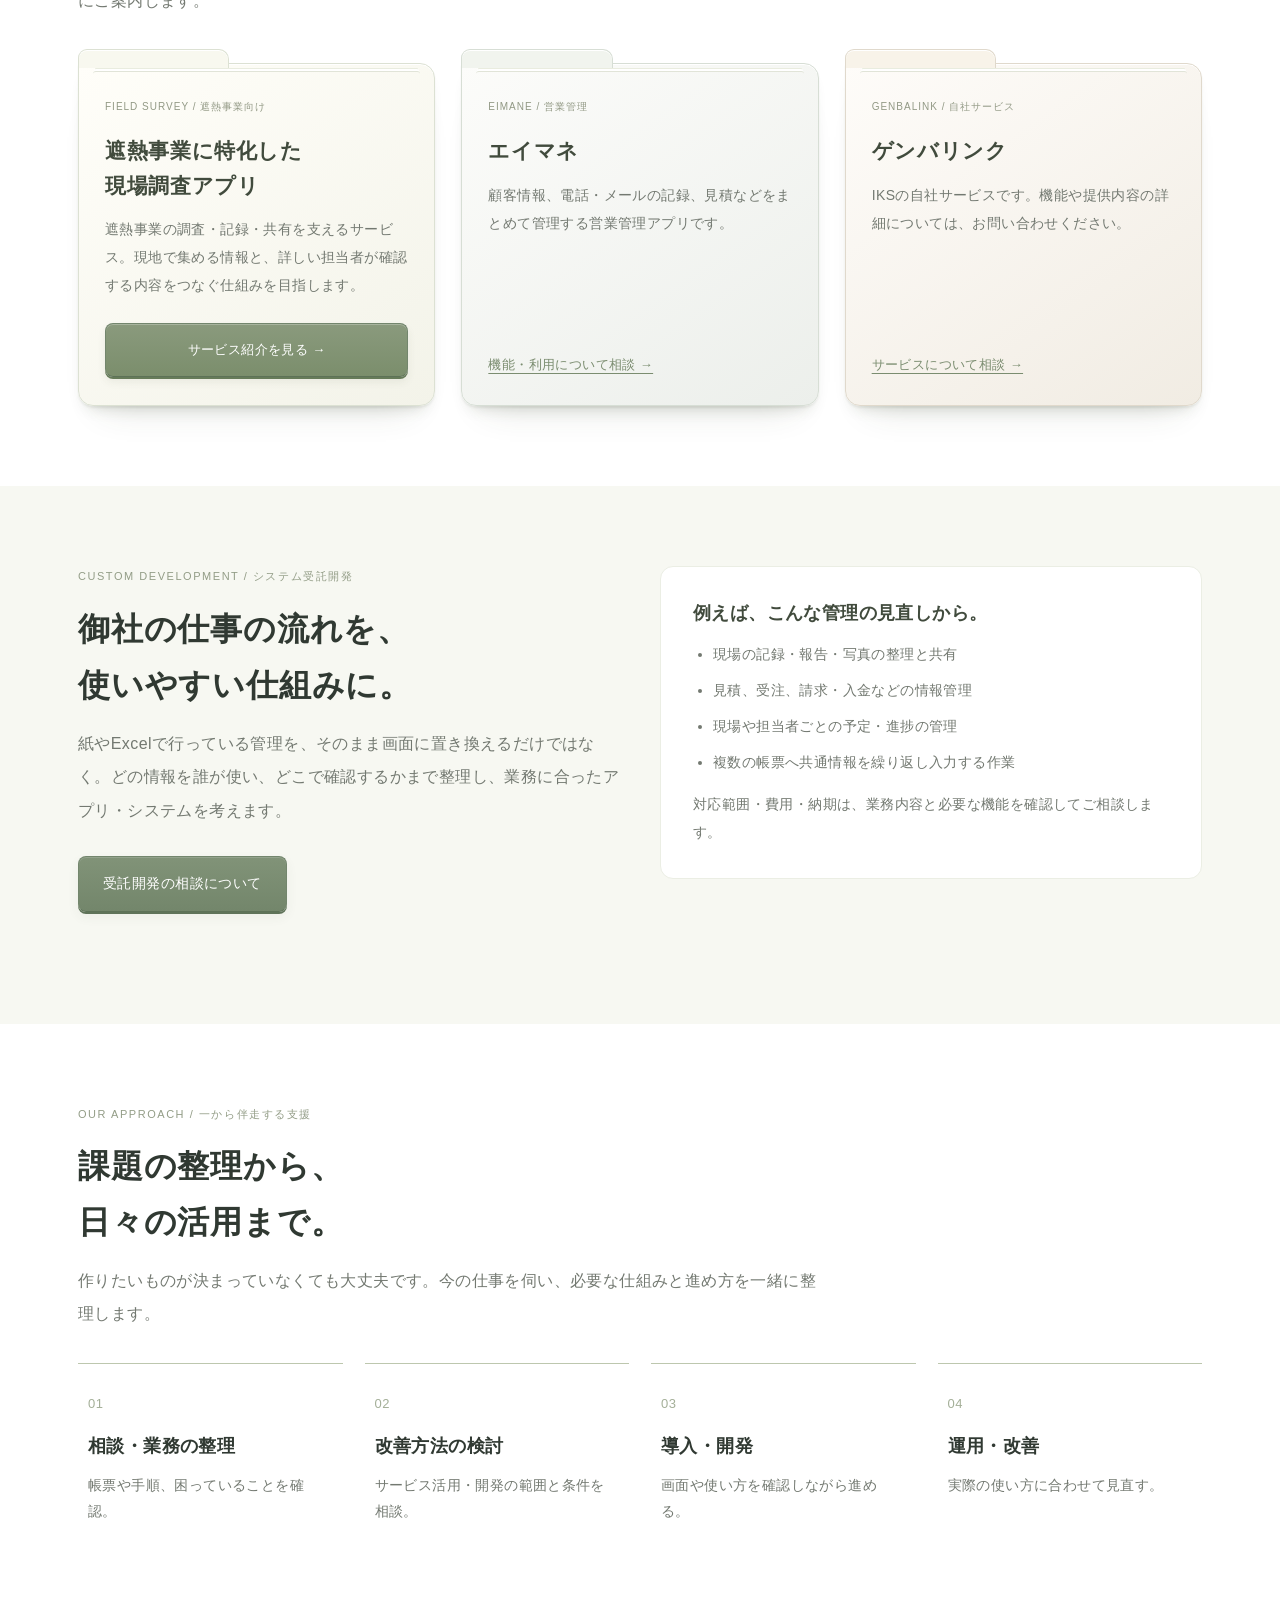
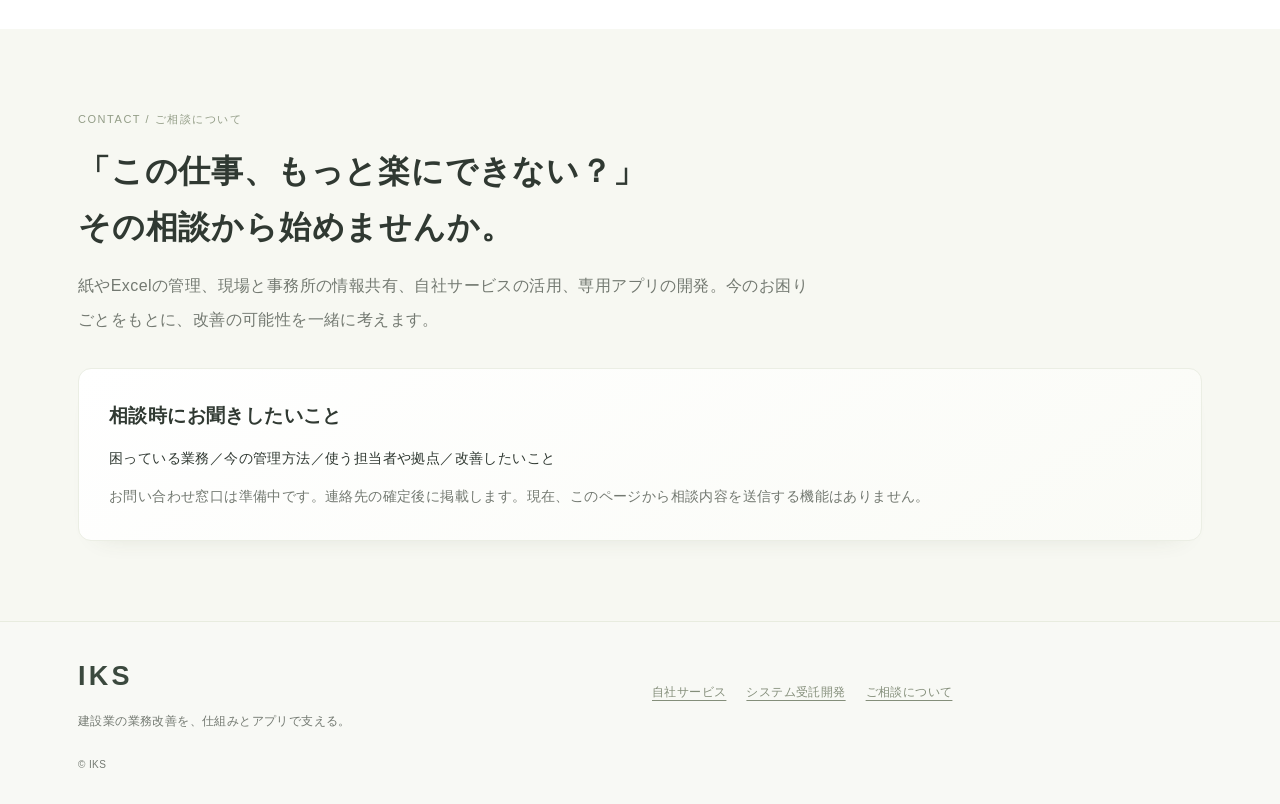
==== commit a712b18c: "Illustrate paper-to-digital improvement and add tactile service folders" ====
--- a/index.html
+++ b/index.html
@@ -1,4 +1,4 @@
-<!doctype html><html lang="ja"><head><meta charset="utf-8"><meta name="viewport" content="width=device-width,initial-scale=1"><meta name="description" content="建設業の紙・Excel管理や情報共有の課題を、アプリとシステムで改善。IKSは自社サービスと受託開発を通じて、課題整理から運用まで伴走します。"><title>IKS | 建設業に特化した建設DX支援</title><link rel="stylesheet" href="/site.css"></head><body><header class="header"><div class="wrap"><a class="brand" href="/"><b>IKS</b><small>建設業に特化した、<br>建設DX支援。</small></a><button class="menu" aria-controls="nav" aria-expanded="false">メニュー</button><nav class="nav" id="nav" aria-label="メインメニュー"><a href="/#about">IKSについて</a><a href="/#services">自社サービス</a><a href="/#development">受託開発</a><a href="/#support">支援の流れ</a><a class="btn" href="/#contact">ご相談について</a></nav></div></header><main><section class="hero company-hero"><div class="wrap hero-grid"><figure class="natural-visual"><img src="/assets/construction-collaboration.png" width="1448" height="1086" alt="タブレットを持つ現場担当者と、パソコンを使う事務所のスタッフが協力するイメージイラスト" fetchpriority="high" decoding="async"><figcaption>現場と事務所をつなぎ、日々の仕事を少しずつ軽やかに。</figcaption></figure><div class="hero-copy"><span class="pill">建設業に特化した、建設DX支援</span><h1>建設業の業務改善を、<br><em>仕組みとアプリで。</em></h1><p class="lead">紙やExcelの管理を見直し、現場と事務所の仕事をもっと進めやすく。IKSは、課題の整理からアプリ・システムの活用、導入後の運用まで、一から伴走する建設DX支援の会社です。</p><p class="lead">自社サービスとシステムの受託開発を通じて、限られた人手でも仕事が回る仕組みづくりを支えます。</p><div class="actions"><a class="btn" href="#services">サービスを見る ↓</a><a class="btn secondary" href="#contact">業務改善の相談について</a></div></div></div></section>
+<!doctype html><html lang="ja"><head><meta charset="utf-8"><meta name="viewport" content="width=device-width,initial-scale=1"><meta name="description" content="建設業の紙・Excel管理や情報共有の課題を、アプリとシステムで改善。IKSは自社サービスと受託開発を通じて、課題整理から運用まで伴走します。"><title>IKS | 建設業に特化した建設DX支援</title><link rel="stylesheet" href="/site.css"></head><body><header class="header"><div class="wrap"><a class="brand" href="/"><b>IKS</b><small>建設業に特化した、<br>建設DX支援。</small></a><button class="menu" aria-controls="nav" aria-expanded="false">メニュー</button><nav class="nav" id="nav" aria-label="メインメニュー"><a href="/#about">IKSについて</a><a href="/#services">自社サービス</a><a href="/#development">受託開発</a><a href="/#support">支援の流れ</a><a class="btn" href="/#contact">ご相談について</a></nav></div></header><main><section class="hero company-hero"><div class="wrap hero-grid"><figure class="natural-visual"><img src="/assets/construction-before-after.png" width="1536" height="1024" alt="左は紙とExcelの管理に困る建設現場の担当者、右はタブレットとパソコンで情報を確認し管理が整理された様子を描いたイメージイラスト" fetchpriority="high" decoding="async"><figcaption>紙・Excelの管理に追われる毎日から、必要な情報をすぐ確認できる仕事へ。</figcaption></figure><div class="hero-copy"><span class="pill">建設業に特化した、建設DX支援</span><h1>建設業の業務改善を、<br><em>仕組みとアプリで。</em></h1><p class="lead">紙やExcelの管理を見直し、現場と事務所の仕事をもっと進めやすく。IKSは、課題の整理からアプリ・システムの活用、導入後の運用まで、一から伴走する建設DX支援の会社です。</p><p class="lead">自社サービスとシステムの受託開発を通じて、限られた人手でも仕事が回る仕組みづくりを支えます。</p><div class="actions"><a class="btn" href="#services">サービスを見る ↓</a><a class="btn secondary" href="#contact">業務改善の相談について</a></div></div></div></section>
 <section class="white" id="about"><div class="wrap"><div class="section-head"><div class="eyebrow">ABOUT IKS / 私たちについて</div><h2>アプリをつくる前に、<br>今の仕事を一緒に整理する。</h2><p>「何をシステムにすればいいか分からない」という段階から。現場で起きている課題と今の手順を整理し、業務に合う仕組みを考えます。</p></div><div class="cards"><article class="card"><span class="number">01 / UNDERSTAND</span><h3>現場の課題を知る</h3><p>使っている帳票や管理方法をもとに、どこで手間や情報の行き違いが起きているかを確認します。</p></article><article class="card"><span class="number">02 / DESIGN</span><h3>業務に合う方法を考える</h3><p>自社サービスの活用や専用システムの開発など、改善したい内容に合わせた方法をご提案します。</p></article><article class="card"><span class="number">03 / SUPPORT</span><h3>使い続けられるよう支える</h3><p>導入して終わりではなく、操作や運用の相談、使いながら見えてくる改善にも伴走します。</p></article></div></div></section>
 <section id="challenges"><div class="wrap"><div class="section-head"><div class="eyebrow">CHALLENGES / 建設業のお困りごと</div><h2>人を増やすだけでなく、<br>仕事の進め方を変えてみませんか。</h2><p>人手不足そのものをアプリだけで解消することはできません。重複作業や確認の手間を減らし、限られた人材が必要な仕事に時間を使える環境を目指します。</p></div><div class="problem-grid"><article class="card"><h3>紙の記録が、あとから使えない</h3><p>現場で記録して事務所で再入力。写真や帳票が別々に保存され、確認に時間がかかる。</p><div class="improve">記録・保存・共有をつなぐ方法を検討</div></article><article class="card"><h3>Excelの管理が複雑になっている</h3><p>複数のファイルへの転記、最新版の確認、担当者ごとの管理。情報が分散している。</p><div class="improve">共通データを使う仕組みを検討</div></article><article class="card"><h3>現場と事務所の情報がずれる</h3><p>予定の変更や報告が伝わらず、電話や確認のやり取りが増えてしまう。</p><div class="improve">必要な情報を共有する方法を検討</div></article><article class="card"><h3>詳しい人に仕事が集中する</h3><p>作業手順や確認方法が個人の経験に頼り、ほかの担当者が進めにくい。</p><div class="improve">手順と情報を使いやすい形へ整理</div></article></div></div></section>
 <section class="dark" id="offer"><div class="wrap"><div class="section-head"><div class="eyebrow">OUR BUSINESS / IKSの支援</div><h2>自社サービスと受託開発。<br>課題に合う入口から、DXを支援。</h2><p>既存のサービスを活用する方法と、御社の業務に合わせて開発する方法。必要な機能と運用を整理しながら、一緒に進め方を考えます。</p></div><div class="business-pair"><a href="#services"><span>01 / 自社サービス</span><h3>業務に合わせて活用する</h3><p>現場調査アプリ・エイマネ・ゲンバリンク</p><b>サービスを見る →</b></a><a href="#development"><span>02 / システム受託開発</span><h3>御社の仕事に合わせてつくる</h3><p>今の管理方法や必要な機能をもとに設計・開発</p><b>受託開発について →</b></a></div></div></section>
--- a/site.css
+++ b/site.css
@@ -53,3 +53,15 @@
 @media print{.proposal-slide{box-shadow:none}.v-banner,.v-cost>div:first-child{background:#7b8f70}}
 /* Keep the decorative organic shape inside its section on narrow screens. */
 .company-hero{overflow:clip}.natural-visual{max-width:100%}
+/* Tangible paper folders: restrained layers, small tabs and matte surfaces. */
+.service-cards{gap:26px;margin-top:45px;align-items:stretch}.service-cards .card{position:relative;isolation:isolate;overflow:visible;padding:34px 26px 28px;border-radius:3px 15px 15px 15px;border:1px solid #dce1d3;background:linear-gradient(145deg,#fffef9,#f3f3e9);box-shadow:inset 0 1px 0 #fff,0 2px 2px #4c543912,0 10px 16px -10px #39452c3b,0 25px 35px -26px #39452c30;transition:transform .22s,box-shadow .22s}
+.service-cards .card:before{content:'';position:absolute;z-index:-1;left:-1px;top:-15px;width:42%;height:18px;border-radius:9px 10px 0 0;border:1px solid #dce1d3;border-bottom:0;background:#f8f8ef;box-shadow:inset 0 1px 0 #fff}
+.service-cards .card:after{content:'';position:absolute;left:14px;right:14px;top:7px;height:7px;border-top:1px solid #e1e4d8;border-radius:3px;box-shadow:0 -3px 0 -1px #fff,0 -5px 0 -2px #e9ecdf;pointer-events:none}
+.service-cards .card:nth-child(2){background:linear-gradient(145deg,#fcfcfa,#ecefeb);border-color:#d7ded5}.service-cards .card:nth-child(2):before{background:#f1f4ee;border-color:#d7ded5}.service-cards .card:nth-child(3){background:linear-gradient(145deg,#fefcf9,#f1ece3);border-color:#e0d9cc}.service-cards .card:nth-child(3):before{background:#f8f3e9;border-color:#e0d9cc}.service-cards .card .number{font-size:10px;letter-spacing:.1em;color:#929985;margin-bottom:18px}.service-cards .card h3{font-size:21px;line-height:1.65;letter-spacing:.03em}.service-cards .card p{font-size:14px}.service-cards .card .btn{background:linear-gradient(#8a9a7d,#7b8e6c);box-shadow:inset 0 1px 0 #ffffff40,0 2px 0 #667b59,0 5px 9px #3f4b2f14}
+.problem-grid .card{background:linear-gradient(150deg,#fff,#fdfefa);border-color:#e4e8dd;border-radius:12px;box-shadow:inset 0 1px 0 #fff,0 2px 2px #43513206,0 14px 22px -18px #43513235}.business-pair>a{background:linear-gradient(150deg,#fffefb,#f5f6ef);border-color:#dfe5d5;box-shadow:inset 0 1px 0 white,0 3px 3px #43513207,0 17px 28px -20px #43513232}.contact-preparation{background:linear-gradient(150deg,#fff,#fafbf6);box-shadow:0 14px 25px -22px #43513230}
+.natural-visual:before{inset:8% -2% 8% -2%;border-radius:45% 52% 48% 43%;background:#eef0e4;transform:rotate(-4deg)}.natural-visual img{aspect-ratio:3/2;border-radius:24px 42px 28px 40px;object-fit:contain;mix-blend-mode:multiply}.natural-visual figcaption{line-height:1.8;max-width:460px;margin:20px auto 0}
+@media(hover:hover){.service-cards .card:hover{transform:translateY(-4px);box-shadow:inset 0 1px 0 white,0 3px 3px #4c543912,0 14px 20px -10px #39452c3b,0 28px 40px -25px #39452c30}}
+@media(max-width:900px){.service-cards{gap:35px}.service-cards .card:before{width:32%;max-width:180px}.natural-visual{max-width:660px}}
+@media(max-width:560px){.service-cards .card{padding:32px 24px 26px}.natural-visual img{border-radius:16px 25px 18px 26px}.natural-visual figcaption{font-size:10px;letter-spacing:.06em}}
+@media(prefers-reduced-motion:reduce){.service-cards .card:hover{transform:none}}
+@media print{.service-cards .card{box-shadow:none;transform:none}}
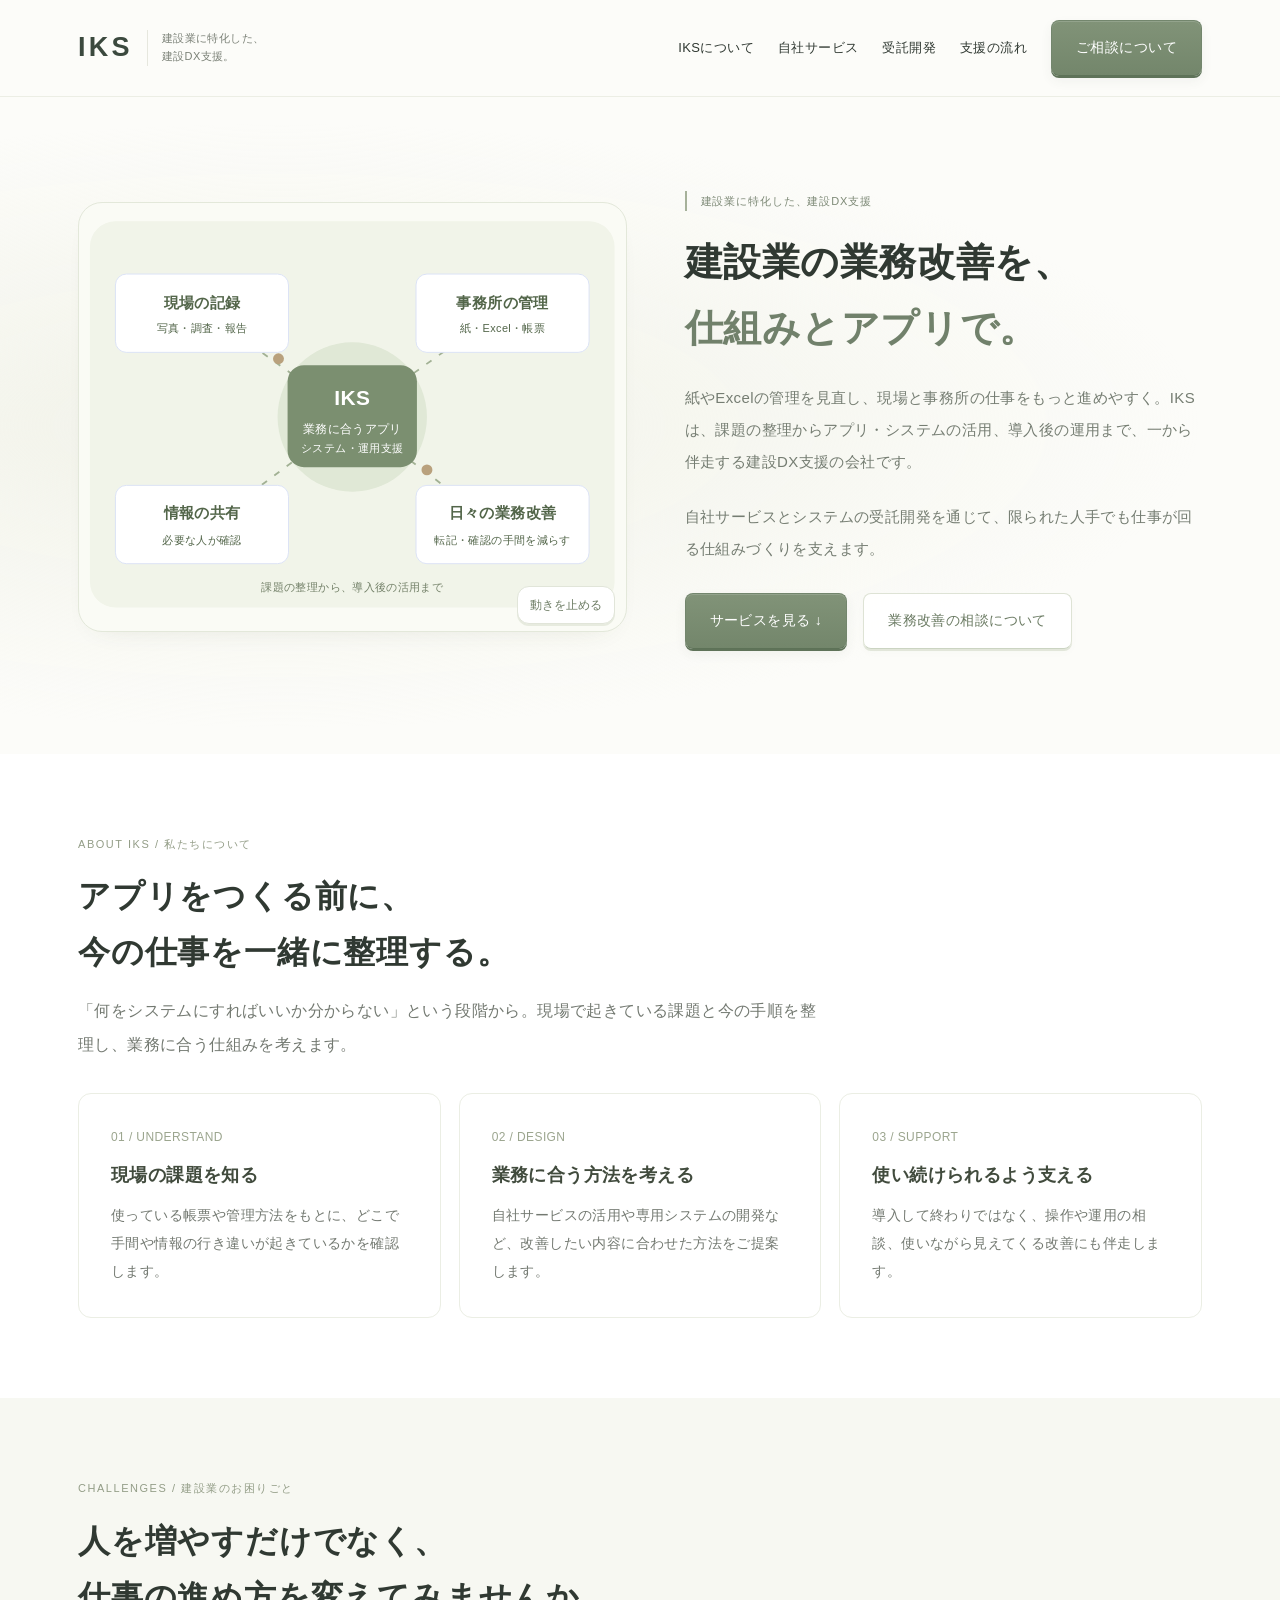
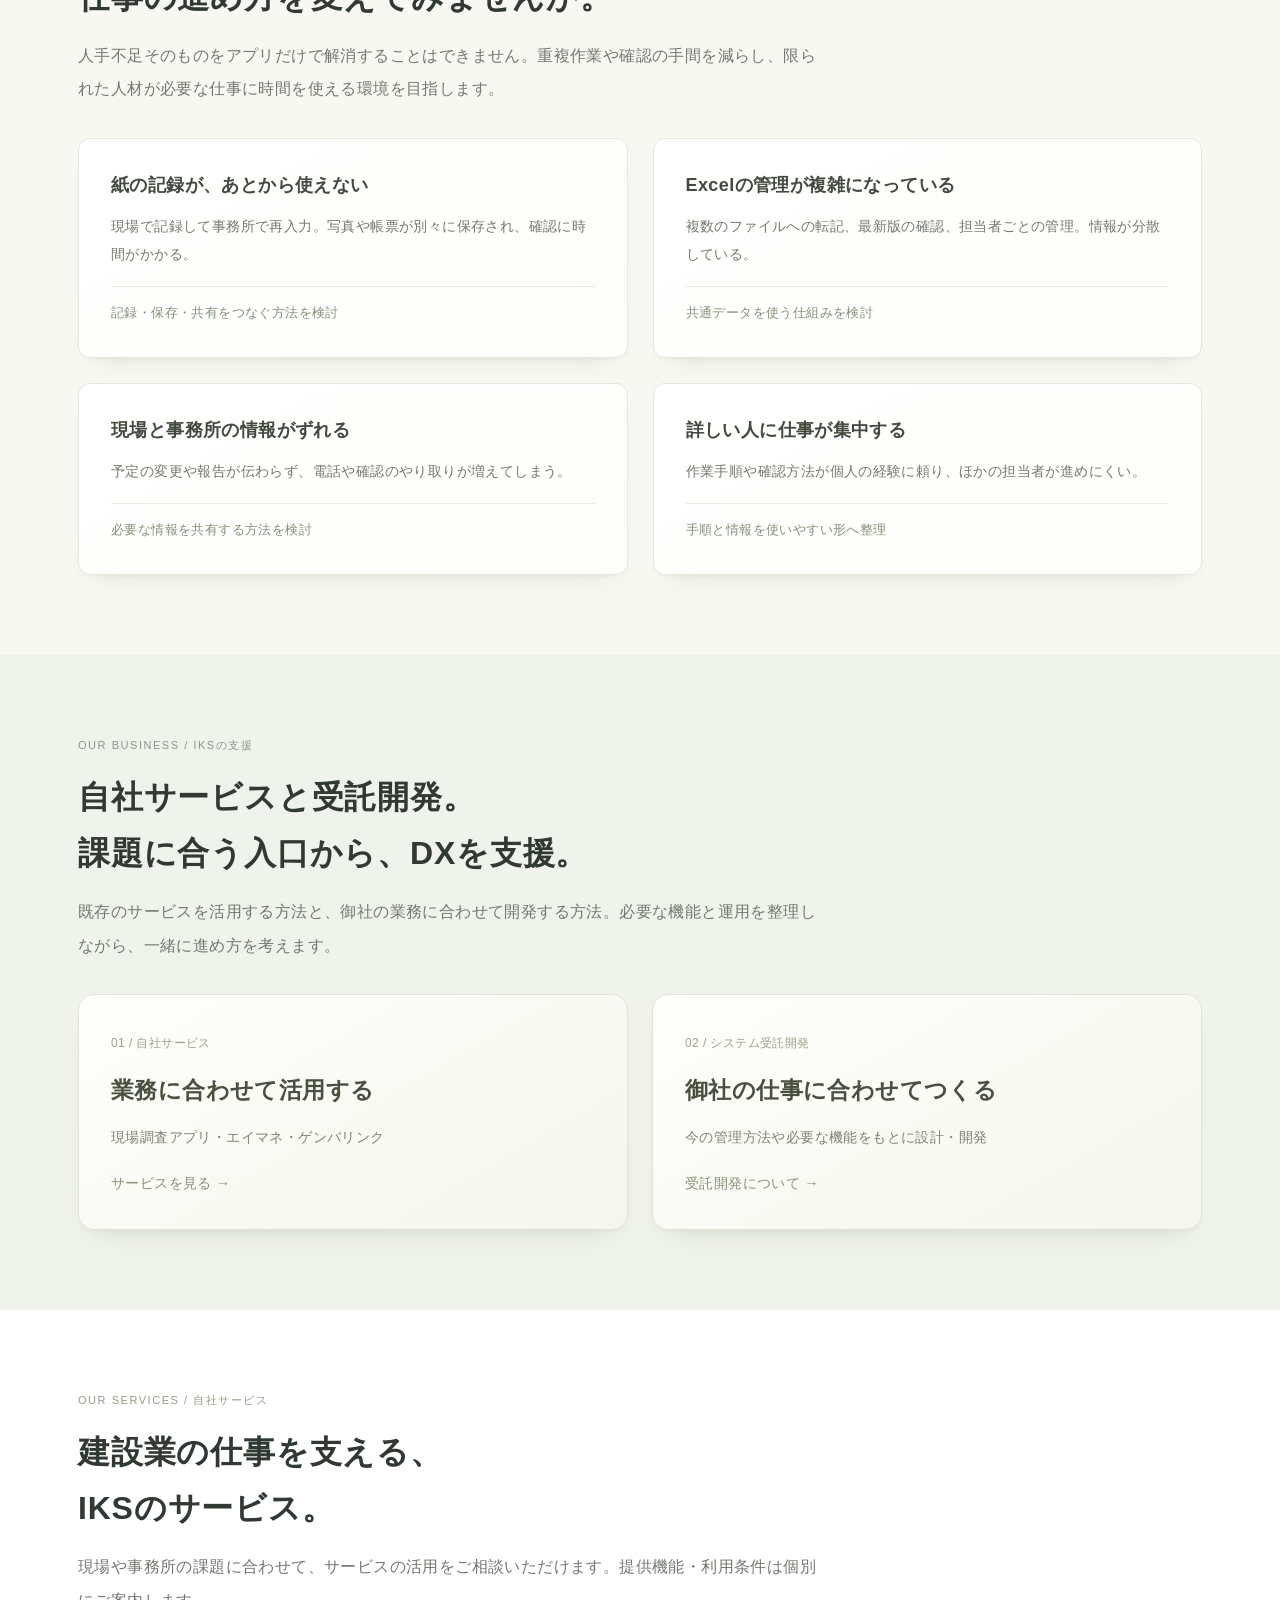
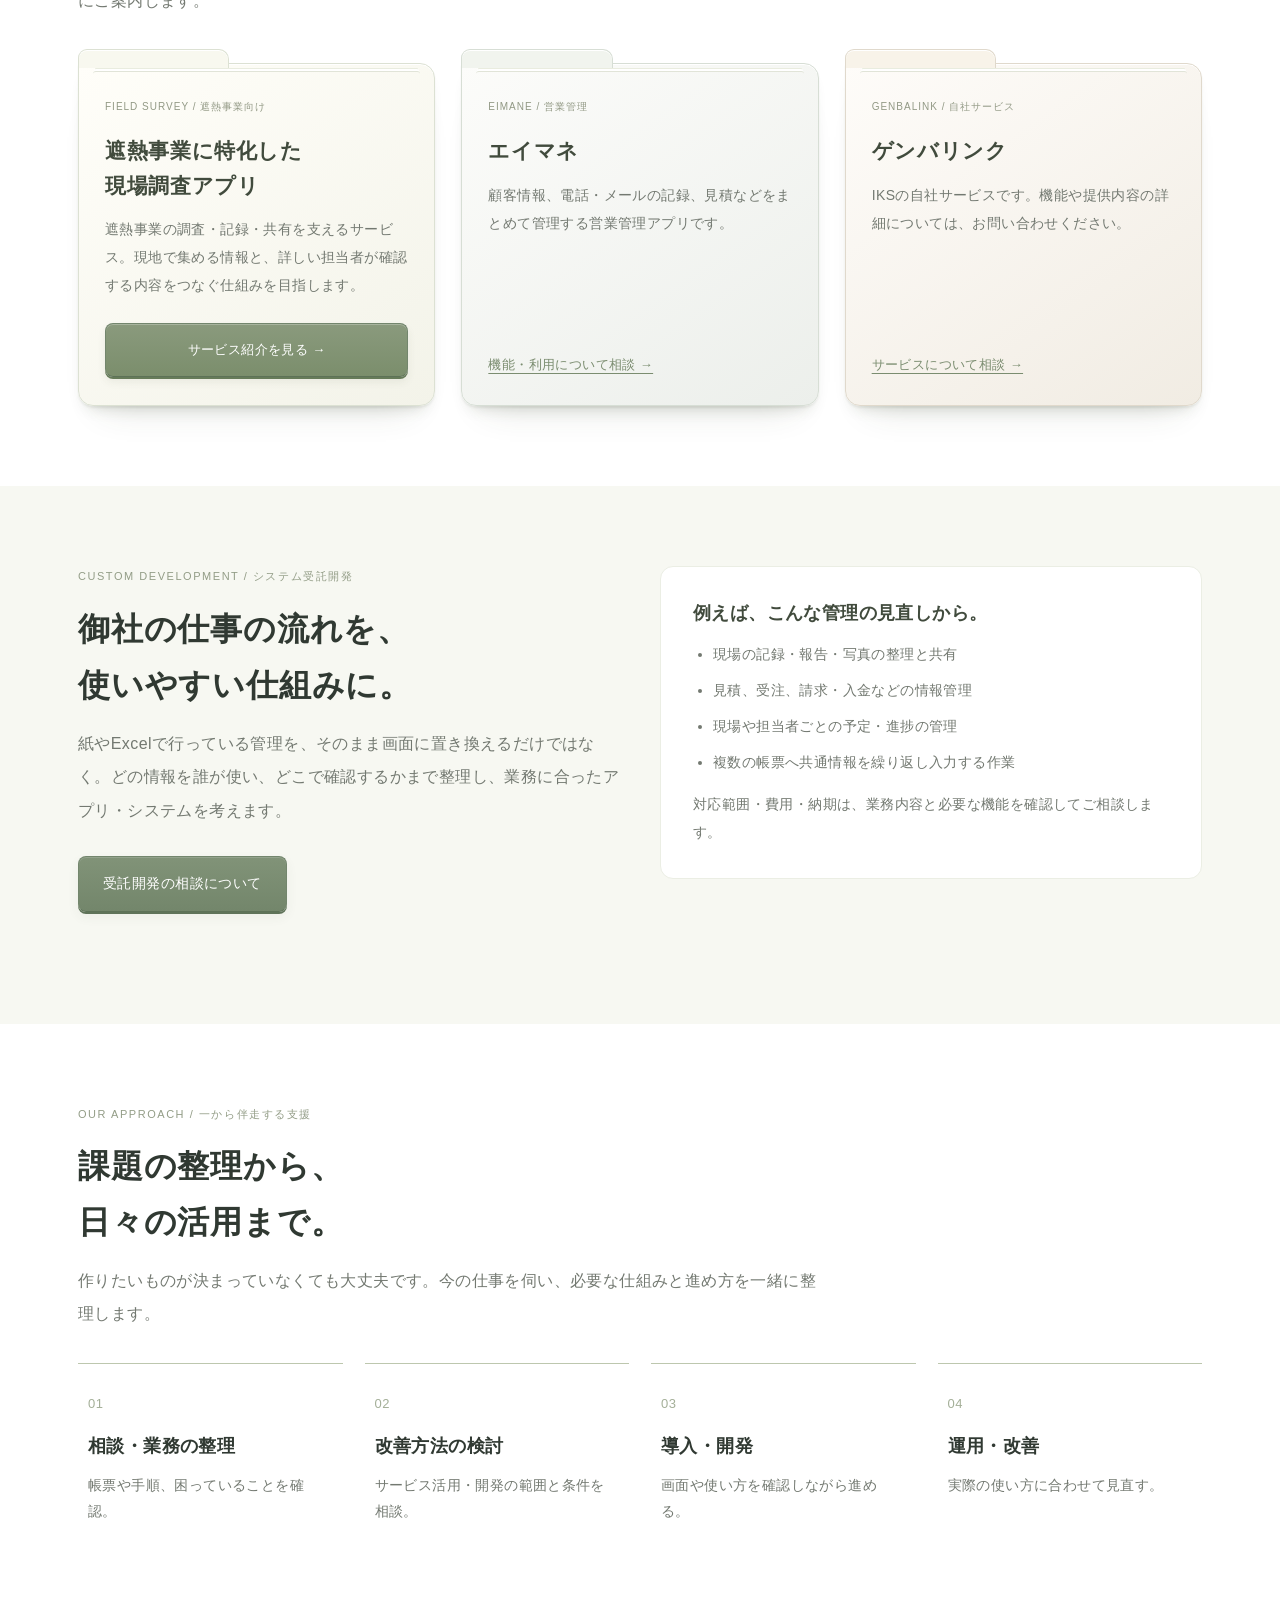
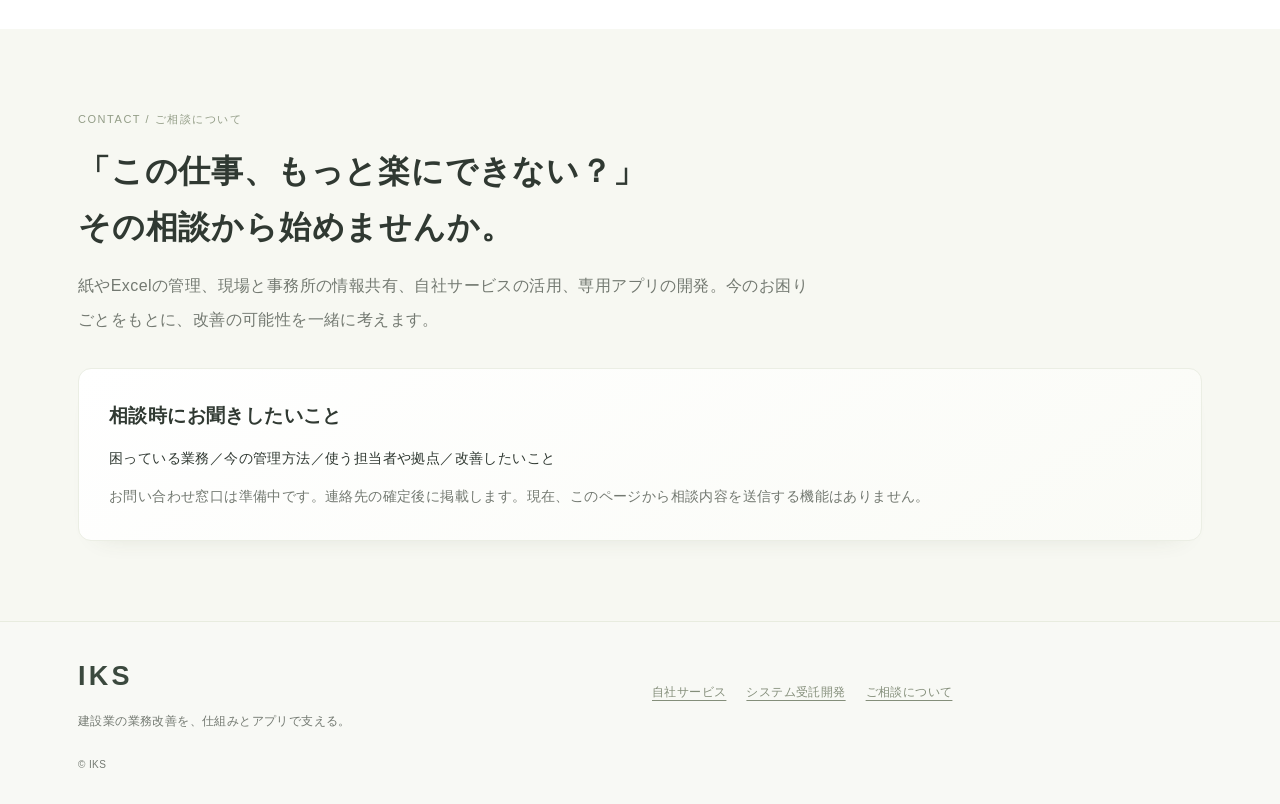
==== commit 0e875370: "Restore original company workflow diagram on homepage" ====
--- a/index.html
+++ b/index.html
@@ -1,4 +1,4 @@
-<!doctype html><html lang="ja"><head><meta charset="utf-8"><meta name="viewport" content="width=device-width,initial-scale=1"><meta name="description" content="建設業の紙・Excel管理や情報共有の課題を、アプリとシステムで改善。IKSは自社サービスと受託開発を通じて、課題整理から運用まで伴走します。"><title>IKS | 建設業に特化した建設DX支援</title><link rel="stylesheet" href="/site.css"></head><body><header class="header"><div class="wrap"><a class="brand" href="/"><b>IKS</b><small>建設業に特化した、<br>建設DX支援。</small></a><button class="menu" aria-controls="nav" aria-expanded="false">メニュー</button><nav class="nav" id="nav" aria-label="メインメニュー"><a href="/#about">IKSについて</a><a href="/#services">自社サービス</a><a href="/#development">受託開発</a><a href="/#support">支援の流れ</a><a class="btn" href="/#contact">ご相談について</a></nav></div></header><main><section class="hero company-hero"><div class="wrap hero-grid"><figure class="natural-visual"><img src="/assets/construction-before-after.png" width="1536" height="1024" alt="左は紙とExcelの管理に困る建設現場の担当者、右はタブレットとパソコンで情報を確認し管理が整理された様子を描いたイメージイラスト" fetchpriority="high" decoding="async"><figcaption>紙・Excelの管理に追われる毎日から、必要な情報をすぐ確認できる仕事へ。</figcaption></figure><div class="hero-copy"><span class="pill">建設業に特化した、建設DX支援</span><h1>建設業の業務改善を、<br><em>仕組みとアプリで。</em></h1><p class="lead">紙やExcelの管理を見直し、現場と事務所の仕事をもっと進めやすく。IKSは、課題の整理からアプリ・システムの活用、導入後の運用まで、一から伴走する建設DX支援の会社です。</p><p class="lead">自社サービスとシステムの受託開発を通じて、限られた人手でも仕事が回る仕組みづくりを支えます。</p><div class="actions"><a class="btn" href="#services">サービスを見る ↓</a><a class="btn secondary" href="#contact">業務改善の相談について</a></div></div></div></section>
+<!doctype html><html lang="ja"><head><meta charset="utf-8"><meta name="viewport" content="width=device-width,initial-scale=1"><meta name="description" content="建設業の紙・Excel管理や情報共有の課題を、アプリとシステムで改善。IKSは自社サービスと受託開発を通じて、課題整理から運用まで伴走します。"><title>IKS | 建設業に特化した建設DX支援</title><link rel="stylesheet" href="/site.css"></head><body><header class="header"><div class="wrap"><a class="brand" href="/"><b>IKS</b><small>建設業に特化した、<br>建設DX支援。</small></a><button class="menu" aria-controls="nav" aria-expanded="false">メニュー</button><nav class="nav" id="nav" aria-label="メインメニュー"><a href="/#about">IKSについて</a><a href="/#services">自社サービス</a><a href="/#development">受託開発</a><a href="/#support">支援の流れ</a><a class="btn" href="/#contact">ご相談について</a></nav></div></header><main><section class="hero company-hero"><div class="wrap hero-grid"><div class="network company-visual"><svg viewBox="0 0 600 470" role="img" aria-labelledby="company-visual-title company-visual-desc"><title id="company-visual-title">現場と事務所の業務をアプリでつなぐ建設DX支援</title><desc id="company-visual-desc">分散した帳票、表計算、現場の記録を整理し、業務に合うアプリやシステムで共有・確認できる流れ。</desc><rect x="12" y="20" width="576" height="424" rx="28" fill="#f1f4ff"/><g fill="none" stroke="#a6b6e9" stroke-width="2"><path class="wire" d="M160 135L300 235L440 135M160 340L300 235L440 340"/></g><g fill="white" stroke="#d9e1f6"><rect x="40" y="78" width="190" height="86" rx="12"/><rect x="370" y="78" width="190" height="86" rx="12"/><rect x="40" y="310" width="190" height="86" rx="12"/><rect x="370" y="310" width="190" height="86" rx="12"/></g><g text-anchor="middle" fill="#3c4f80" font-family="inherit"><text x="135" y="115" font-size="17" font-weight="700">現場の記録</text><text x="135" y="142" font-size="12">写真・調査・報告</text><text x="465" y="115" font-size="17" font-weight="700">事務所の管理</text><text x="465" y="142" font-size="12">紙・Excel・帳票</text><text x="135" y="346" font-size="17" font-weight="700">情報の共有</text><text x="135" y="374" font-size="12">必要な人が確認</text><text x="465" y="346" font-size="17" font-weight="700">日々の業務改善</text><text x="465" y="374" font-size="12">転記・確認の手間を減らす</text></g><circle class="pulse" cx="300" cy="235" r="82" fill="#e0e7ff"/><rect x="229" y="178" width="142" height="112" rx="18" fill="#5273df"/><g text-anchor="middle" fill="white"><text x="300" y="222" font-size="23" font-weight="700">IKS</text><text x="300" y="252" font-size="13">業務に合うアプリ</text><text x="300" y="273" font-size="12">システム・運用支援</text></g><circle class="pulse delay" cx="219" cy="171" r="6" fill="#9a89d9"/><circle class="pulse" cx="382" cy="293" r="6" fill="#9a89d9"/><text x="300" y="426" fill="#62727b" font-size="12" text-anchor="middle">課題の整理から、導入後の活用まで</text></svg><button class="motion" aria-pressed="false">動きを止める</button></div><div class="hero-copy"><span class="pill">建設業に特化した、建設DX支援</span><h1>建設業の業務改善を、<br><em>仕組みとアプリで。</em></h1><p class="lead">紙やExcelの管理を見直し、現場と事務所の仕事をもっと進めやすく。IKSは、課題の整理からアプリ・システムの活用、導入後の運用まで、一から伴走する建設DX支援の会社です。</p><p class="lead">自社サービスとシステムの受託開発を通じて、限られた人手でも仕事が回る仕組みづくりを支えます。</p><div class="actions"><a class="btn" href="#services">サービスを見る ↓</a><a class="btn secondary" href="#contact">業務改善の相談について</a></div></div></div></section>
 <section class="white" id="about"><div class="wrap"><div class="section-head"><div class="eyebrow">ABOUT IKS / 私たちについて</div><h2>アプリをつくる前に、<br>今の仕事を一緒に整理する。</h2><p>「何をシステムにすればいいか分からない」という段階から。現場で起きている課題と今の手順を整理し、業務に合う仕組みを考えます。</p></div><div class="cards"><article class="card"><span class="number">01 / UNDERSTAND</span><h3>現場の課題を知る</h3><p>使っている帳票や管理方法をもとに、どこで手間や情報の行き違いが起きているかを確認します。</p></article><article class="card"><span class="number">02 / DESIGN</span><h3>業務に合う方法を考える</h3><p>自社サービスの活用や専用システムの開発など、改善したい内容に合わせた方法をご提案します。</p></article><article class="card"><span class="number">03 / SUPPORT</span><h3>使い続けられるよう支える</h3><p>導入して終わりではなく、操作や運用の相談、使いながら見えてくる改善にも伴走します。</p></article></div></div></section>
 <section id="challenges"><div class="wrap"><div class="section-head"><div class="eyebrow">CHALLENGES / 建設業のお困りごと</div><h2>人を増やすだけでなく、<br>仕事の進め方を変えてみませんか。</h2><p>人手不足そのものをアプリだけで解消することはできません。重複作業や確認の手間を減らし、限られた人材が必要な仕事に時間を使える環境を目指します。</p></div><div class="problem-grid"><article class="card"><h3>紙の記録が、あとから使えない</h3><p>現場で記録して事務所で再入力。写真や帳票が別々に保存され、確認に時間がかかる。</p><div class="improve">記録・保存・共有をつなぐ方法を検討</div></article><article class="card"><h3>Excelの管理が複雑になっている</h3><p>複数のファイルへの転記、最新版の確認、担当者ごとの管理。情報が分散している。</p><div class="improve">共通データを使う仕組みを検討</div></article><article class="card"><h3>現場と事務所の情報がずれる</h3><p>予定の変更や報告が伝わらず、電話や確認のやり取りが増えてしまう。</p><div class="improve">必要な情報を共有する方法を検討</div></article><article class="card"><h3>詳しい人に仕事が集中する</h3><p>作業手順や確認方法が個人の経験に頼り、ほかの担当者が進めにくい。</p><div class="improve">手順と情報を使いやすい形へ整理</div></article></div></div></section>
 <section class="dark" id="offer"><div class="wrap"><div class="section-head"><div class="eyebrow">OUR BUSINESS / IKSの支援</div><h2>自社サービスと受託開発。<br>課題に合う入口から、DXを支援。</h2><p>既存のサービスを活用する方法と、御社の業務に合わせて開発する方法。必要な機能と運用を整理しながら、一緒に進め方を考えます。</p></div><div class="business-pair"><a href="#services"><span>01 / 自社サービス</span><h3>業務に合わせて活用する</h3><p>現場調査アプリ・エイマネ・ゲンバリンク</p><b>サービスを見る →</b></a><a href="#development"><span>02 / システム受託開発</span><h3>御社の仕事に合わせてつくる</h3><p>今の管理方法や必要な機能をもとに設計・開発</p><b>受託開発について →</b></a></div></div></section>
--- a/site.css
+++ b/site.css
@@ -65,3 +65,6 @@
 @media(max-width:560px){.service-cards .card{padding:32px 24px 26px}.natural-visual img{border-radius:16px 25px 18px 26px}.natural-visual figcaption{font-size:10px;letter-spacing:.06em}}
 @media(prefers-reduced-motion:reduce){.service-cards .card:hover{transform:none}}
 @media print{.service-cards .card{box-shadow:none;transform:none}}
+/* Original company diagram, matched to the current natural palette. */
+.company-visual>svg{border:1px solid #e3e8da;border-radius:24px;background:#fafbf5;box-shadow:0 12px 30px -22px #43513230}
+.company-visual svg>rect:first-of-type{fill:#f1f4e9}.company-visual svg .wire{stroke:#a2b194}.company-visual svg rect[fill="#5273df"]{fill:#7b8f70}.company-visual svg circle[fill="#e0e7ff"]{fill:#e0e8d6}.company-visual svg text[fill]{fill:#738068}.company-visual svg g[fill="#3c4f80"]{fill:#53664a}.company-visual svg circle[fill="#9a89d9"]{fill:#b9a17d}.company-visual{min-width:0}.company-visual .motion{bottom:8px}
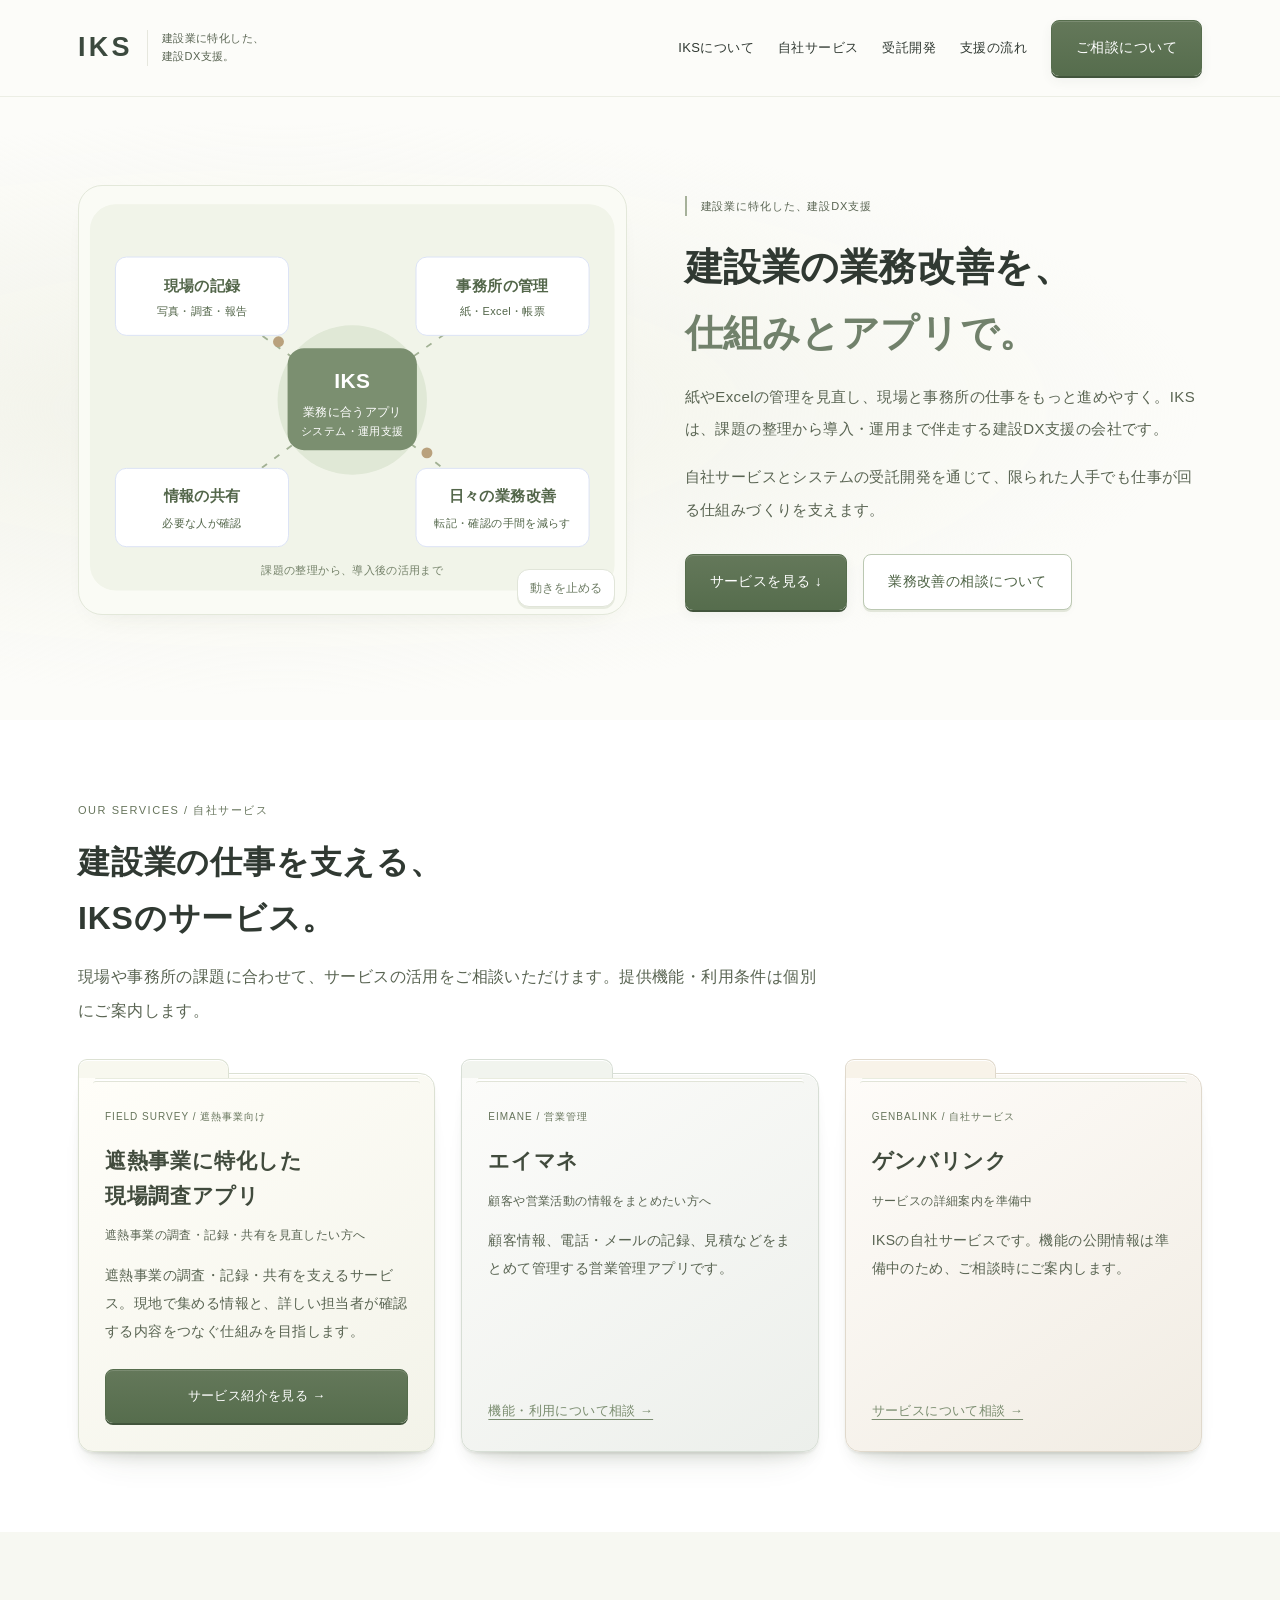
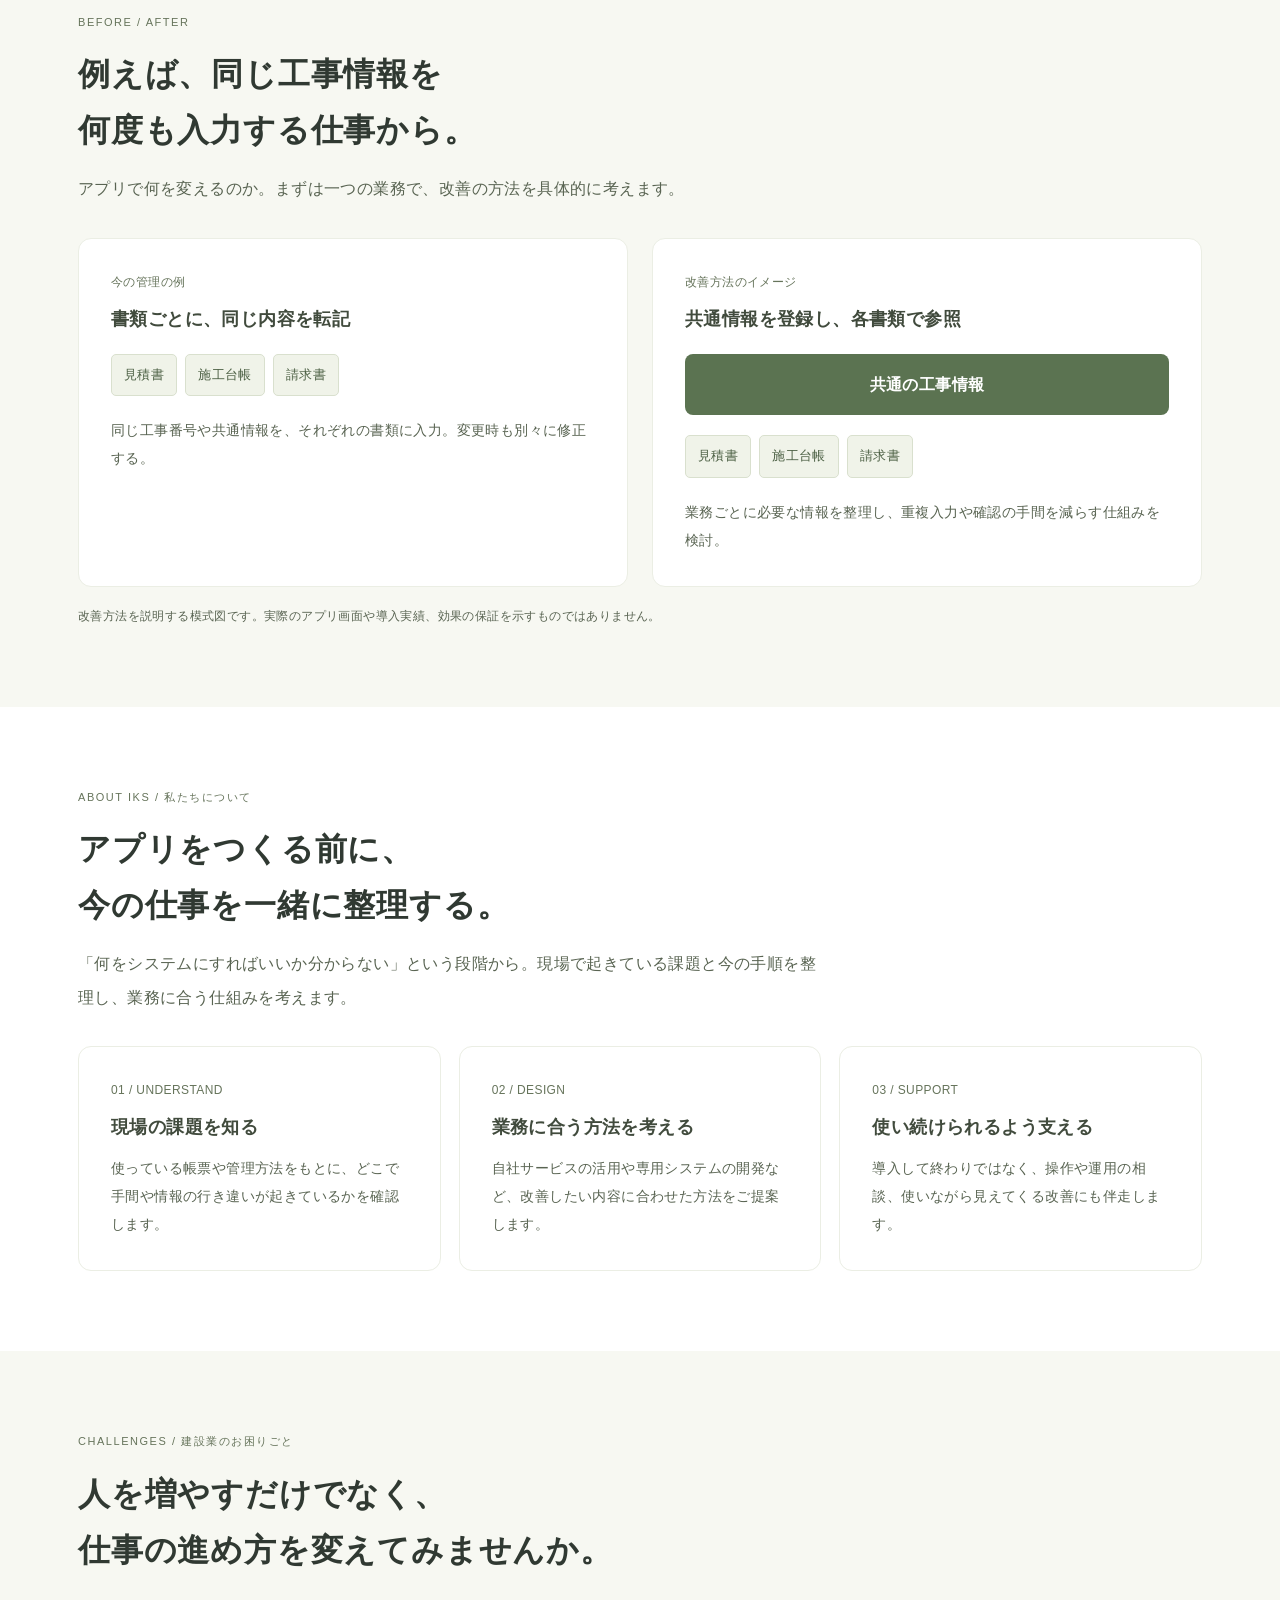
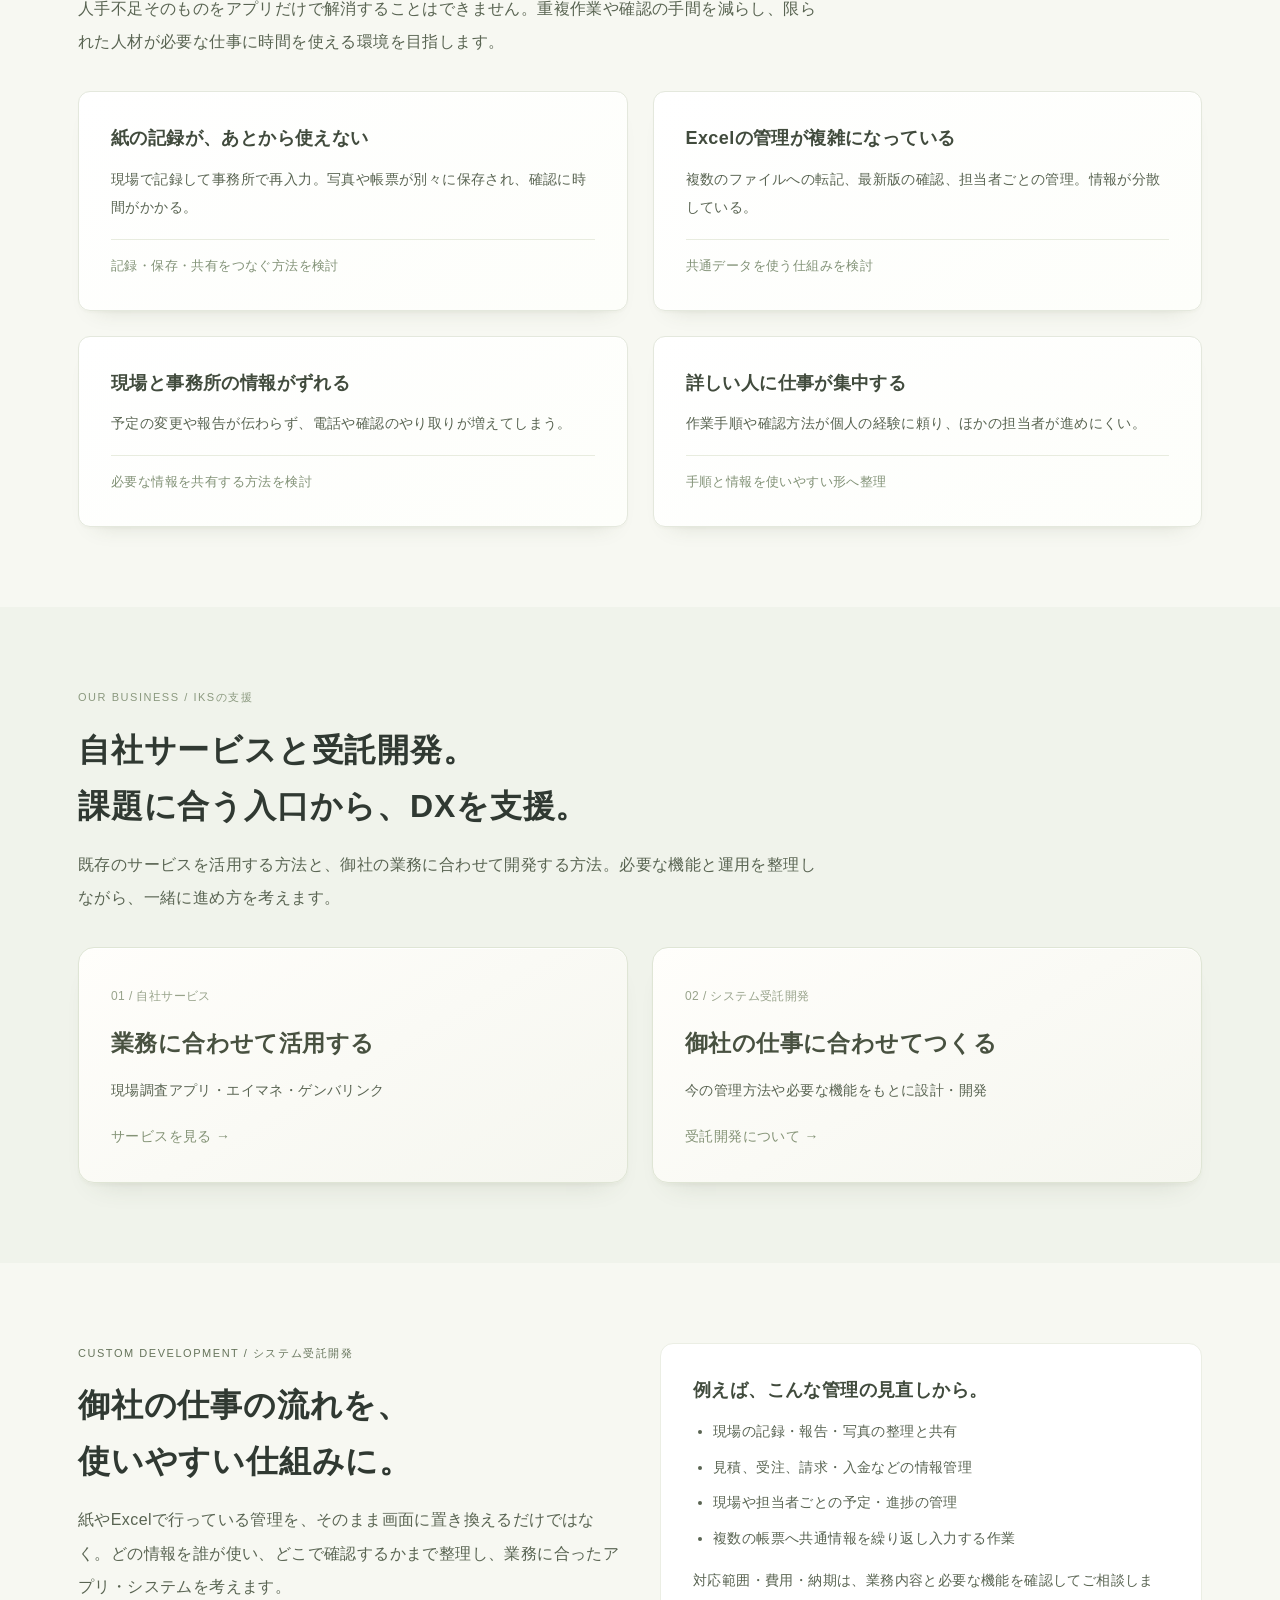
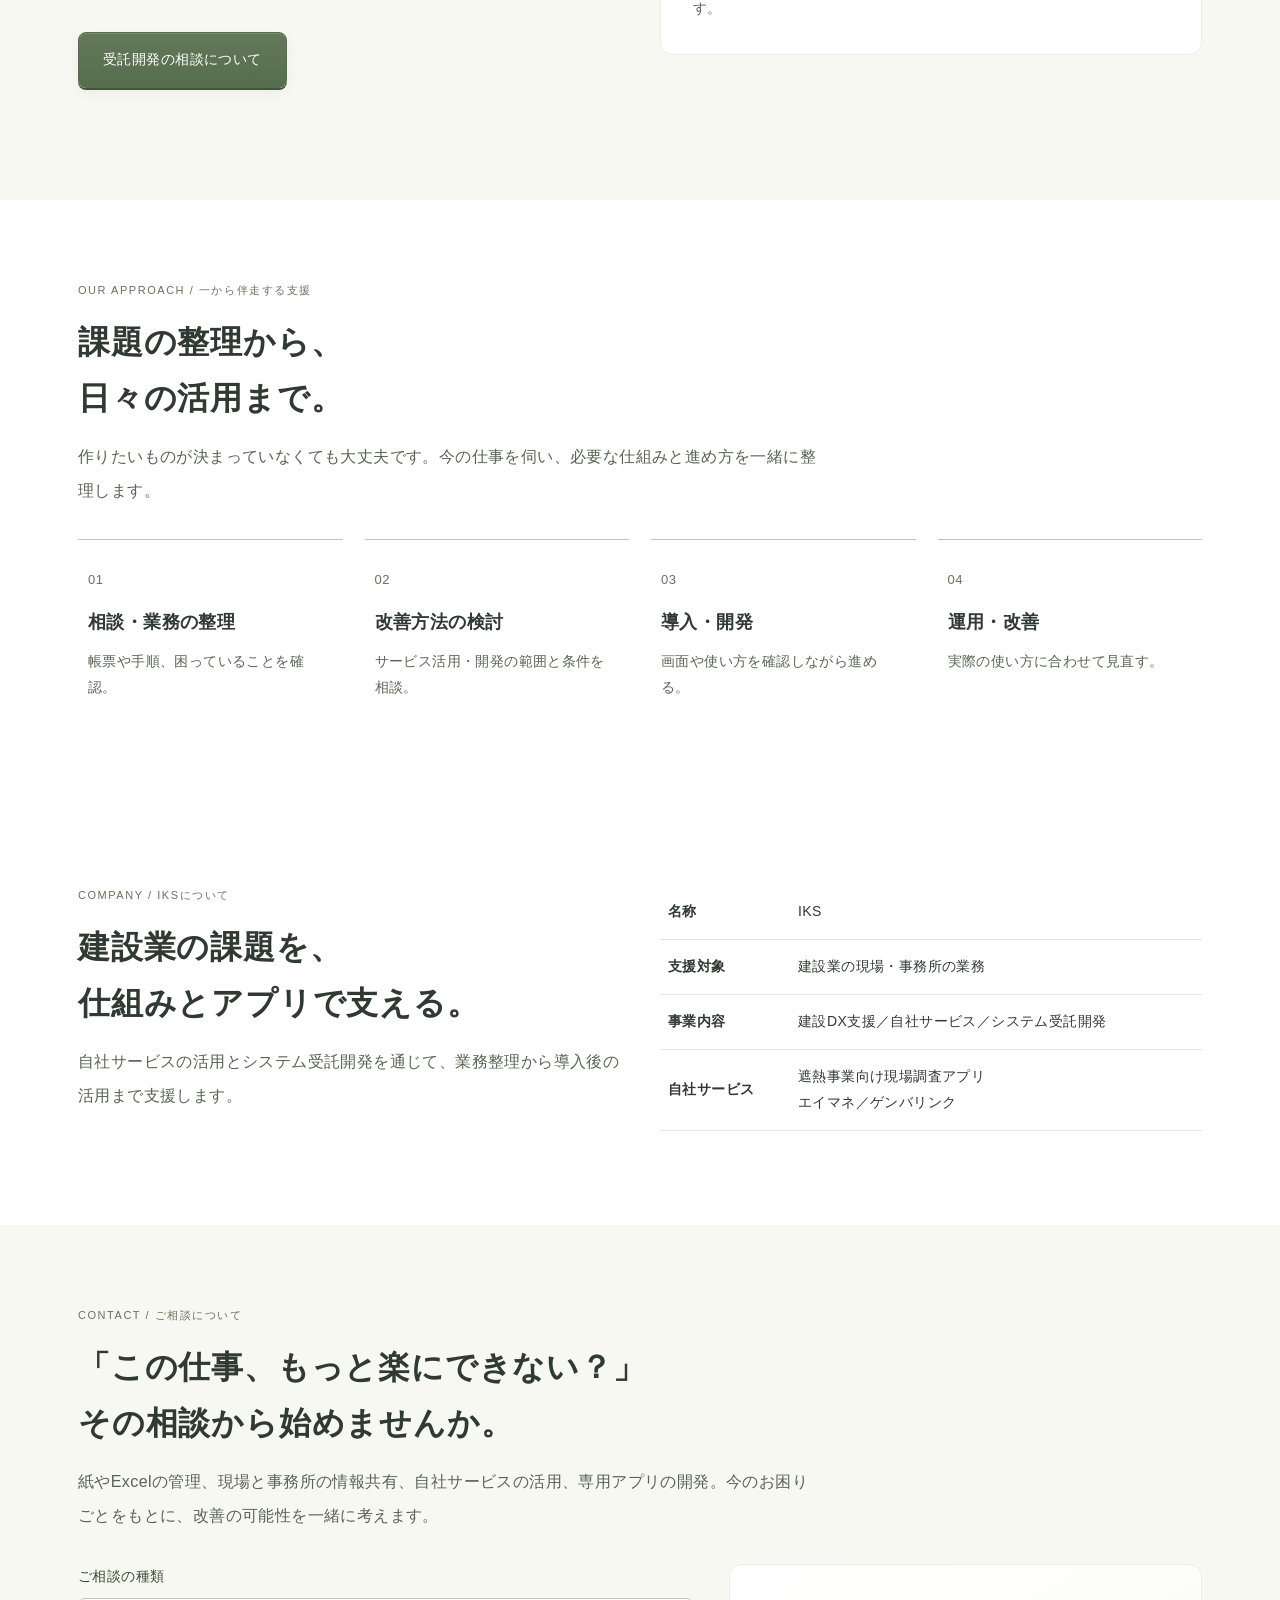
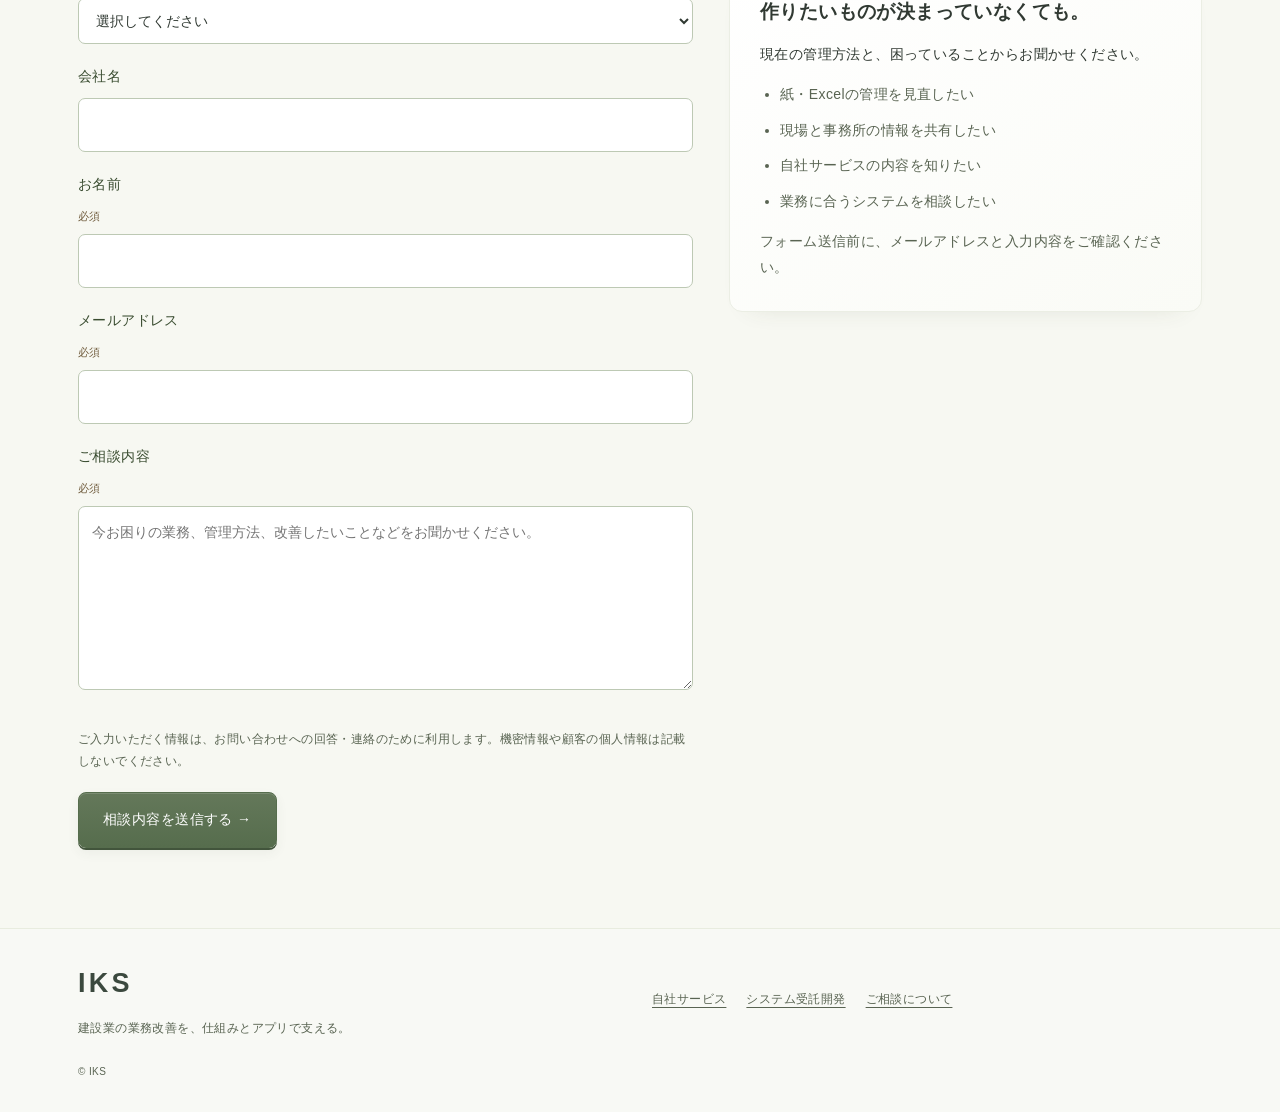
==== commit 15edf6a4: "Improve service discovery, readable content, and Netlify inquiry form" ====
--- a/index.html
+++ b/index.html
@@ -1,8 +1,8 @@
-<!doctype html><html lang="ja"><head><meta charset="utf-8"><meta name="viewport" content="width=device-width,initial-scale=1"><meta name="description" content="建設業の紙・Excel管理や情報共有の課題を、アプリとシステムで改善。IKSは自社サービスと受託開発を通じて、課題整理から運用まで伴走します。"><title>IKS | 建設業に特化した建設DX支援</title><link rel="stylesheet" href="/site.css"></head><body><header class="header"><div class="wrap"><a class="brand" href="/"><b>IKS</b><small>建設業に特化した、<br>建設DX支援。</small></a><button class="menu" aria-controls="nav" aria-expanded="false">メニュー</button><nav class="nav" id="nav" aria-label="メインメニュー"><a href="/#about">IKSについて</a><a href="/#services">自社サービス</a><a href="/#development">受託開発</a><a href="/#support">支援の流れ</a><a class="btn" href="/#contact">ご相談について</a></nav></div></header><main><section class="hero company-hero"><div class="wrap hero-grid"><div class="network company-visual"><svg viewBox="0 0 600 470" role="img" aria-labelledby="company-visual-title company-visual-desc"><title id="company-visual-title">現場と事務所の業務をアプリでつなぐ建設DX支援</title><desc id="company-visual-desc">分散した帳票、表計算、現場の記録を整理し、業務に合うアプリやシステムで共有・確認できる流れ。</desc><rect x="12" y="20" width="576" height="424" rx="28" fill="#f1f4ff"/><g fill="none" stroke="#a6b6e9" stroke-width="2"><path class="wire" d="M160 135L300 235L440 135M160 340L300 235L440 340"/></g><g fill="white" stroke="#d9e1f6"><rect x="40" y="78" width="190" height="86" rx="12"/><rect x="370" y="78" width="190" height="86" rx="12"/><rect x="40" y="310" width="190" height="86" rx="12"/><rect x="370" y="310" width="190" height="86" rx="12"/></g><g text-anchor="middle" fill="#3c4f80" font-family="inherit"><text x="135" y="115" font-size="17" font-weight="700">現場の記録</text><text x="135" y="142" font-size="12">写真・調査・報告</text><text x="465" y="115" font-size="17" font-weight="700">事務所の管理</text><text x="465" y="142" font-size="12">紙・Excel・帳票</text><text x="135" y="346" font-size="17" font-weight="700">情報の共有</text><text x="135" y="374" font-size="12">必要な人が確認</text><text x="465" y="346" font-size="17" font-weight="700">日々の業務改善</text><text x="465" y="374" font-size="12">転記・確認の手間を減らす</text></g><circle class="pulse" cx="300" cy="235" r="82" fill="#e0e7ff"/><rect x="229" y="178" width="142" height="112" rx="18" fill="#5273df"/><g text-anchor="middle" fill="white"><text x="300" y="222" font-size="23" font-weight="700">IKS</text><text x="300" y="252" font-size="13">業務に合うアプリ</text><text x="300" y="273" font-size="12">システム・運用支援</text></g><circle class="pulse delay" cx="219" cy="171" r="6" fill="#9a89d9"/><circle class="pulse" cx="382" cy="293" r="6" fill="#9a89d9"/><text x="300" y="426" fill="#62727b" font-size="12" text-anchor="middle">課題の整理から、導入後の活用まで</text></svg><button class="motion" aria-pressed="false">動きを止める</button></div><div class="hero-copy"><span class="pill">建設業に特化した、建設DX支援</span><h1>建設業の業務改善を、<br><em>仕組みとアプリで。</em></h1><p class="lead">紙やExcelの管理を見直し、現場と事務所の仕事をもっと進めやすく。IKSは、課題の整理からアプリ・システムの活用、導入後の運用まで、一から伴走する建設DX支援の会社です。</p><p class="lead">自社サービスとシステムの受託開発を通じて、限られた人手でも仕事が回る仕組みづくりを支えます。</p><div class="actions"><a class="btn" href="#services">サービスを見る ↓</a><a class="btn secondary" href="#contact">業務改善の相談について</a></div></div></div></section>
-<section class="white" id="about"><div class="wrap"><div class="section-head"><div class="eyebrow">ABOUT IKS / 私たちについて</div><h2>アプリをつくる前に、<br>今の仕事を一緒に整理する。</h2><p>「何をシステムにすればいいか分からない」という段階から。現場で起きている課題と今の手順を整理し、業務に合う仕組みを考えます。</p></div><div class="cards"><article class="card"><span class="number">01 / UNDERSTAND</span><h3>現場の課題を知る</h3><p>使っている帳票や管理方法をもとに、どこで手間や情報の行き違いが起きているかを確認します。</p></article><article class="card"><span class="number">02 / DESIGN</span><h3>業務に合う方法を考える</h3><p>自社サービスの活用や専用システムの開発など、改善したい内容に合わせた方法をご提案します。</p></article><article class="card"><span class="number">03 / SUPPORT</span><h3>使い続けられるよう支える</h3><p>導入して終わりではなく、操作や運用の相談、使いながら見えてくる改善にも伴走します。</p></article></div></div></section>
+<!doctype html><html lang="ja"><head><meta charset="utf-8"><meta name="viewport" content="width=device-width,initial-scale=1"><meta name="description" content="建設業の紙・Excel管理や情報共有の課題を、アプリとシステムで改善。IKSは自社サービスと受託開発を通じて、課題整理から運用まで伴走します。"><title>IKS | 建設業に特化した建設DX支援</title><link rel="stylesheet" href="/site.css"><link rel="canonical" href="https://benevolent-paletas-eba6b9.netlify.app/"><meta property="og:type" content="website"><meta property="og:title" content="IKS | 建設業に特化した建設DX支援"><meta property="og:description" content="自社サービスと受託開発で、建設業の業務改善に一から伴走します。"><meta property="og:url" content="https://benevolent-paletas-eba6b9.netlify.app/"></head><body><header class="header"><div class="wrap"><a class="brand" href="/"><b>IKS</b><small>建設業に特化した、<br>建設DX支援。</small></a><button class="menu" aria-controls="nav" aria-expanded="false">メニュー</button><nav class="nav" id="nav" aria-label="メインメニュー"><a href="/#about">IKSについて</a><a href="/#services">自社サービス</a><a href="/#development">受託開発</a><a href="/#support">支援の流れ</a><a class="btn" href="/#contact">ご相談について</a></nav></div></header><main><section class="hero company-hero"><div class="wrap hero-grid"><div class="network company-visual"><svg viewBox="0 0 600 470" role="img" aria-labelledby="company-visual-title company-visual-desc"><title id="company-visual-title">現場と事務所の業務をアプリでつなぐ建設DX支援</title><desc id="company-visual-desc">分散した帳票、表計算、現場の記録を整理し、業務に合うアプリやシステムで共有・確認できる流れ。</desc><rect x="12" y="20" width="576" height="424" rx="28" fill="#f1f4ff"/><g fill="none" stroke="#a6b6e9" stroke-width="2"><path class="wire" d="M160 135L300 235L440 135M160 340L300 235L440 340"/></g><g fill="white" stroke="#d9e1f6"><rect x="40" y="78" width="190" height="86" rx="12"/><rect x="370" y="78" width="190" height="86" rx="12"/><rect x="40" y="310" width="190" height="86" rx="12"/><rect x="370" y="310" width="190" height="86" rx="12"/></g><g text-anchor="middle" fill="#3c4f80" font-family="inherit"><text x="135" y="115" font-size="17" font-weight="700">現場の記録</text><text x="135" y="142" font-size="12">写真・調査・報告</text><text x="465" y="115" font-size="17" font-weight="700">事務所の管理</text><text x="465" y="142" font-size="12">紙・Excel・帳票</text><text x="135" y="346" font-size="17" font-weight="700">情報の共有</text><text x="135" y="374" font-size="12">必要な人が確認</text><text x="465" y="346" font-size="17" font-weight="700">日々の業務改善</text><text x="465" y="374" font-size="12">転記・確認の手間を減らす</text></g><circle class="pulse" cx="300" cy="235" r="82" fill="#e0e7ff"/><rect x="229" y="178" width="142" height="112" rx="18" fill="#5273df"/><g text-anchor="middle" fill="white"><text x="300" y="222" font-size="23" font-weight="700">IKS</text><text x="300" y="252" font-size="13">業務に合うアプリ</text><text x="300" y="273" font-size="12">システム・運用支援</text></g><circle class="pulse delay" cx="219" cy="171" r="6" fill="#9a89d9"/><circle class="pulse" cx="382" cy="293" r="6" fill="#9a89d9"/><text x="300" y="426" fill="#62727b" font-size="12" text-anchor="middle">課題の整理から、導入後の活用まで</text></svg><button class="motion" aria-pressed="false">動きを止める</button></div><div class="hero-copy"><span class="pill">建設業に特化した、建設DX支援</span><h1>建設業の業務改善を、<br><em>仕組みとアプリで。</em></h1><p class="lead">紙やExcelの管理を見直し、現場と事務所の仕事をもっと進めやすく。IKSは、課題の整理から導入・運用まで伴走する建設DX支援の会社です。</p><p class="lead">自社サービスとシステムの受託開発を通じて、限られた人手でも仕事が回る仕組みづくりを支えます。</p><div class="actions"><a class="btn" href="#services">サービスを見る ↓</a><a class="btn secondary" href="#contact">業務改善の相談について</a></div></div></div></section><section class="white" id="services"><div class="wrap"><div class="section-head"><div class="eyebrow">OUR SERVICES / 自社サービス</div><h2>建設業の仕事を支える、<br>IKSのサービス。</h2><p>現場や事務所の課題に合わせて、サービスの活用をご相談いただけます。提供機能・利用条件は個別にご案内します。</p></div><div class="cards service-cards"><article class="card service-feature"><span class="number">FIELD SURVEY / 遮熱事業向け</span><h3>遮熱事業に特化した<br>現場調査アプリ</h3><span class="service-for">遮熱事業の調査・記録・共有を見直したい方へ</span><p>遮熱事業の調査・記録・共有を支えるサービス。現地で集める情報と、詳しい担当者が確認する内容をつなぐ仕組みを目指します。</p><a class="btn" href="/services/heat-survey.html">サービス紹介を見る →</a></article><article class="card"><span class="number">EIMANE / 営業管理</span><h3>エイマネ</h3><span class="service-for">顧客や営業活動の情報をまとめたい方へ</span><p>顧客情報、電話・メールの記録、見積などをまとめて管理する営業管理アプリです。</p><a href="#contact">機能・利用について相談 →</a></article><article class="card"><span class="number">GENBALINK / 自社サービス</span><h3>ゲンバリンク</h3><span class="service-for">サービスの詳細案内を準備中</span><p>IKSの自社サービスです。機能の公開情報は準備中のため、ご相談時にご案内します。</p><a href="#contact">サービスについて相談 →</a></article></div></div></section>
+<section id="workflow"><div class="wrap"><div class="section-head"><div class="eyebrow">BEFORE / AFTER</div><h2>例えば、同じ工事情報を<br>何度も入力する仕事から。</h2><p>アプリで何を変えるのか。まずは一つの業務で、改善の方法を具体的に考えます。</p></div><div class="workflow-pair"><article class="card"><span class="number">今の管理の例</span><h3>書類ごとに、同じ内容を転記</h3><div class="document-chips"><span>見積書</span><span>施工台帳</span><span>請求書</span></div><p>同じ工事番号や共通情報を、それぞれの書類に入力。変更時も別々に修正する。</p></article><article class="card"><span class="number">改善方法のイメージ</span><h3>共通情報を登録し、各書類で参照</h3><div class="data-hub">共通の工事情報</div><div class="document-chips"><span>見積書</span><span>施工台帳</span><span>請求書</span></div><p>業務ごとに必要な情報を整理し、重複入力や確認の手間を減らす仕組みを検討。</p></article></div><p class="note">改善方法を説明する模式図です。実際のアプリ画面や導入実績、効果の保証を示すものではありません。</p></div></section><section class="white" id="about"><div class="wrap"><div class="section-head"><div class="eyebrow">ABOUT IKS / 私たちについて</div><h2>アプリをつくる前に、<br>今の仕事を一緒に整理する。</h2><p>「何をシステムにすればいいか分からない」という段階から。現場で起きている課題と今の手順を整理し、業務に合う仕組みを考えます。</p></div><div class="cards"><article class="card"><span class="number">01 / UNDERSTAND</span><h3>現場の課題を知る</h3><p>使っている帳票や管理方法をもとに、どこで手間や情報の行き違いが起きているかを確認します。</p></article><article class="card"><span class="number">02 / DESIGN</span><h3>業務に合う方法を考える</h3><p>自社サービスの活用や専用システムの開発など、改善したい内容に合わせた方法をご提案します。</p></article><article class="card"><span class="number">03 / SUPPORT</span><h3>使い続けられるよう支える</h3><p>導入して終わりではなく、操作や運用の相談、使いながら見えてくる改善にも伴走します。</p></article></div></div></section>
 <section id="challenges"><div class="wrap"><div class="section-head"><div class="eyebrow">CHALLENGES / 建設業のお困りごと</div><h2>人を増やすだけでなく、<br>仕事の進め方を変えてみませんか。</h2><p>人手不足そのものをアプリだけで解消することはできません。重複作業や確認の手間を減らし、限られた人材が必要な仕事に時間を使える環境を目指します。</p></div><div class="problem-grid"><article class="card"><h3>紙の記録が、あとから使えない</h3><p>現場で記録して事務所で再入力。写真や帳票が別々に保存され、確認に時間がかかる。</p><div class="improve">記録・保存・共有をつなぐ方法を検討</div></article><article class="card"><h3>Excelの管理が複雑になっている</h3><p>複数のファイルへの転記、最新版の確認、担当者ごとの管理。情報が分散している。</p><div class="improve">共通データを使う仕組みを検討</div></article><article class="card"><h3>現場と事務所の情報がずれる</h3><p>予定の変更や報告が伝わらず、電話や確認のやり取りが増えてしまう。</p><div class="improve">必要な情報を共有する方法を検討</div></article><article class="card"><h3>詳しい人に仕事が集中する</h3><p>作業手順や確認方法が個人の経験に頼り、ほかの担当者が進めにくい。</p><div class="improve">手順と情報を使いやすい形へ整理</div></article></div></div></section>
 <section class="dark" id="offer"><div class="wrap"><div class="section-head"><div class="eyebrow">OUR BUSINESS / IKSの支援</div><h2>自社サービスと受託開発。<br>課題に合う入口から、DXを支援。</h2><p>既存のサービスを活用する方法と、御社の業務に合わせて開発する方法。必要な機能と運用を整理しながら、一緒に進め方を考えます。</p></div><div class="business-pair"><a href="#services"><span>01 / 自社サービス</span><h3>業務に合わせて活用する</h3><p>現場調査アプリ・エイマネ・ゲンバリンク</p><b>サービスを見る →</b></a><a href="#development"><span>02 / システム受託開発</span><h3>御社の仕事に合わせてつくる</h3><p>今の管理方法や必要な機能をもとに設計・開発</p><b>受託開発について →</b></a></div></div></section>
-<section class="white" id="services"><div class="wrap"><div class="section-head"><div class="eyebrow">OUR SERVICES / 自社サービス</div><h2>建設業の仕事を支える、<br>IKSのサービス。</h2><p>現場や事務所の課題に合わせて、サービスの活用をご相談いただけます。提供機能・利用条件は個別にご案内します。</p></div><div class="cards service-cards"><article class="card service-feature"><span class="number">FIELD SURVEY / 遮熱事業向け</span><h3>遮熱事業に特化した<br>現場調査アプリ</h3><p>遮熱事業の調査・記録・共有を支えるサービス。現地で集める情報と、詳しい担当者が確認する内容をつなぐ仕組みを目指します。</p><a class="btn" href="/services/heat-survey.html">サービス紹介を見る →</a></article><article class="card"><span class="number">EIMANE / 営業管理</span><h3>エイマネ</h3><p>顧客情報、電話・メールの記録、見積などをまとめて管理する営業管理アプリです。</p><a href="#contact">機能・利用について相談 →</a></article><article class="card"><span class="number">GENBALINK / 自社サービス</span><h3>ゲンバリンク</h3><p>IKSの自社サービスです。機能や提供内容の詳細については、お問い合わせください。</p><a href="#contact">サービスについて相談 →</a></article></div></div></section>
+
 <section id="development"><div class="wrap split"><div class="section-head"><div class="eyebrow">CUSTOM DEVELOPMENT / システム受託開発</div><h2>御社の仕事の流れを、<br>使いやすい仕組みに。</h2><p>紙やExcelで行っている管理を、そのまま画面に置き換えるだけではなく。どの情報を誰が使い、どこで確認するかまで整理し、業務に合ったアプリ・システムを考えます。</p><div class="actions"><a class="btn" href="#contact">受託開発の相談について</a></div></div><div class="card"><h3>例えば、こんな管理の見直しから。</h3><ul class="checks"><li>現場の記録・報告・写真の整理と共有</li><li>見積、受注、請求・入金などの情報管理</li><li>現場や担当者ごとの予定・進捗の管理</li><li>複数の帳票へ共通情報を繰り返し入力する作業</li></ul><p>対応範囲・費用・納期は、業務内容と必要な機能を確認してご相談します。</p></div></div></section>
 <section class="white" id="support"><div class="wrap"><div class="section-head"><div class="eyebrow">OUR APPROACH / 一から伴走する支援</div><h2>課題の整理から、<br>日々の活用まで。</h2><p>作りたいものが決まっていなくても大丈夫です。今の仕事を伺い、必要な仕組みと進め方を一緒に整理します。</p></div><div class="company-steps"><article><span>01</span><h3>相談・業務の整理</h3><p>帳票や手順、困っていることを確認。</p></article><article><span>02</span><h3>改善方法の検討</h3><p>サービス活用・開発の範囲と条件を相談。</p></article><article><span>03</span><h3>導入・開発</h3><p>画面や使い方を確認しながら進める。</p></article><article><span>04</span><h3>運用・改善</h3><p>実際の使い方に合わせて見直す。</p></article></div></div></section>
-<section id="contact"><div class="wrap"><div class="section-head"><div class="eyebrow">CONTACT / ご相談について</div><h2>「この仕事、もっと楽にできない？」<br>その相談から始めませんか。</h2><p>紙やExcelの管理、現場と事務所の情報共有、自社サービスの活用、専用アプリの開発。今のお困りごとをもとに、改善の可能性を一緒に考えます。</p></div><div class="contact-preparation"><h3>相談時にお聞きしたいこと</h3><p>困っている業務／今の管理方法／使う担当者や拠点／改善したいこと</p><p class="note">お問い合わせ窓口は準備中です。連絡先の確定後に掲載します。現在、このページから相談内容を送信する機能はありません。</p></div></div></section></main><footer class="footer"><div class="wrap footer-grid"><div><a class="brand" href="/"><b>IKS</b></a><p>建設業の業務改善を、仕組みとアプリで支える。</p></div><nav aria-label="フッター"><a href="/#services">自社サービス</a><a href="/#development">システム受託開発</a><a href="/#contact">ご相談について</a></nav><small>© IKS</small></div></footer><script src="/site.js"></script></body></html>+<section class="white" id="company"><div class="wrap split"><div class="section-head"><div class="eyebrow">COMPANY / IKSについて</div><h2>建設業の課題を、<br>仕組みとアプリで支える。</h2><p>自社サービスの活用とシステム受託開発を通じて、業務整理から導入後の活用まで支援します。</p></div><table><tbody><tr><th>名称</th><td>IKS</td></tr><tr><th>支援対象</th><td>建設業の現場・事務所の業務</td></tr><tr><th>事業内容</th><td>建設DX支援／自社サービス／システム受託開発</td></tr><tr><th>自社サービス</th><td>遮熱事業向け現場調査アプリ<br>エイマネ／ゲンバリンク</td></tr></tbody></table></div></section><section id="contact"><div class="wrap"><div class="section-head"><div class="eyebrow">CONTACT / ご相談について</div><h2>「この仕事、もっと楽にできない？」<br>その相談から始めませんか。</h2><p>紙やExcelの管理、現場と事務所の情報共有、自社サービスの活用、専用アプリの開発。今のお困りごとをもとに、改善の可能性を一緒に考えます。</p></div><div class="contact-grid"><form class="inquiry-form" name="iks-inquiry" method="POST" action="/thanks.html" data-netlify="true" netlify-honeypot="website"><input type="hidden" name="form-name" value="iks-inquiry"><p hidden><label>この欄は入力しないでください<input name="website" tabindex="-1" autocomplete="off"></label></p><label>ご相談の種類<select name="topic" required><option value="">選択してください</option><option>業務改善・DX支援</option><option>遮熱事業向け現場調査アプリ</option><option>エイマネ</option><option>ゲンバリンク</option><option>システム受託開発</option><option>その他</option></select></label><label>会社名<input name="company" autocomplete="organization" maxlength="150"></label><label>お名前 <span>必須</span><input name="name" autocomplete="name" required maxlength="100"></label><label>メールアドレス <span>必須</span><input name="email" type="email" autocomplete="email" required maxlength="254"></label><label>ご相談内容 <span>必須</span><textarea name="message" rows="6" required maxlength="5000" placeholder="今お困りの業務、管理方法、改善したいことなどをお聞かせください。"></textarea></label><p class="note">ご入力いただく情報は、お問い合わせへの回答・連絡のために利用します。機密情報や顧客の個人情報は記載しないでください。</p><button class="btn" type="submit">相談内容を送信する →</button></form><aside class="contact-preparation"><h3>作りたいものが決まっていなくても。</h3><p>現在の管理方法と、困っていることからお聞かせください。</p><ul class="checks"><li>紙・Excelの管理を見直したい</li><li>現場と事務所の情報を共有したい</li><li>自社サービスの内容を知りたい</li><li>業務に合うシステムを相談したい</li></ul><p class="note">フォーム送信前に、メールアドレスと入力内容をご確認ください。</p></aside></div></div></section></main><footer class="footer"><div class="wrap footer-grid"><div><a class="brand" href="/"><b>IKS</b></a><p>建設業の業務改善を、仕組みとアプリで支える。</p></div><nav aria-label="フッター"><a href="/#services">自社サービス</a><a href="/#development">システム受託開発</a><a href="/#contact">ご相談について</a></nav><small>© IKS</small></div></footer><script src="/site.js"></script></body></html>
--- a/site.css
+++ b/site.css
@@ -68,3 +68,6 @@
 /* Original company diagram, matched to the current natural palette. */
 .company-visual>svg{border:1px solid #e3e8da;border-radius:24px;background:#fafbf5;box-shadow:0 12px 30px -22px #43513230}
 .company-visual svg>rect:first-of-type{fill:#f1f4e9}.company-visual svg .wire{stroke:#a2b194}.company-visual svg rect[fill="#5273df"]{fill:#7b8f70}.company-visual svg circle[fill="#e0e7ff"]{fill:#e0e8d6}.company-visual svg text[fill]{fill:#738068}.company-visual svg g[fill="#3c4f80"]{fill:#53664a}.company-visual svg circle[fill="#9a89d9"]{fill:#b9a17d}.company-visual{min-width:0}.company-visual .motion{bottom:8px}
+
+/* Review fixes: readable type, early services, and accessible inquiry controls. */
+:root{--muted:#596452}.eyebrow,.card .number,.service-cards .card .number,.company-steps span{color:#66745b}.hero .lead,.section-head p,.card p,.business-pair p,.dark .section-head p,.footer-grid nav a,.brand small,.pill,.natural-visual figcaption,.note{color:#596452}.btn{background:linear-gradient(#64785a,#566d4d);border-color:#566d4d;box-shadow:inset 0 1px 0 #ffffff25,0 2px 0 #42553c,0 5px 12px #40503910}.btn.secondary{background:#fff;color:#4d6244;border-color:#bbc8b2}.service-cards .card .btn{background:linear-gradient(#64785a,#566d4d);box-shadow:inset 0 1px 0 #ffffff25,0 2px 0 #42553c}.service-for{font-size:12px;line-height:1.8;color:#596452;margin:0 0 14px;display:block}.workflow-pair{display:grid;grid-template-columns:1fr 1fr;gap:24px}.document-chips{display:flex;flex-wrap:wrap;gap:8px;margin:20px 0}.document-chips span{padding:8px 12px;background:#f0f3e9;border:1px solid #d9e0ce;border-radius:5px;color:#4c6044;font-size:13px}.data-hub{margin-top:20px;padding:16px;border-radius:8px;background:#5b7351;color:white;font-weight:700;text-align:center}.contact-grid{display:grid;grid-template-columns:1.3fr 1fr;gap:36px;align-items:start}.inquiry-form{display:grid;gap:20px}.inquiry-form>label{display:grid;gap:8px;font-size:14px;color:#394c30}.inquiry-form label>span{font-size:11px;color:#705c3d}.inquiry-form input,.inquiry-form select,.inquiry-form textarea{width:100%;min-width:0;padding:13px;border:1px solid #bdc9b4;border-radius:7px;background:white;color:#303932;font:inherit}.inquiry-form textarea{resize:vertical}.inquiry-form .btn{justify-self:start}#company td:last-child{text-align:left;white-space:normal}#company th{white-space:nowrap}.company-hero .hero-copy .lead{margin-top:16px}@media(max-width:900px){.contact-grid{grid-template-columns:1fr}.company-hero .hero-copy .lead{font-size:14px;line-height:1.95}}@media(max-width:560px){.workflow-pair{grid-template-columns:1fr}.contact-grid{gap:24px}.company-hero .hero-copy>p.lead:last-of-type{font-size:13px}.company-hero{padding-bottom:38px}}
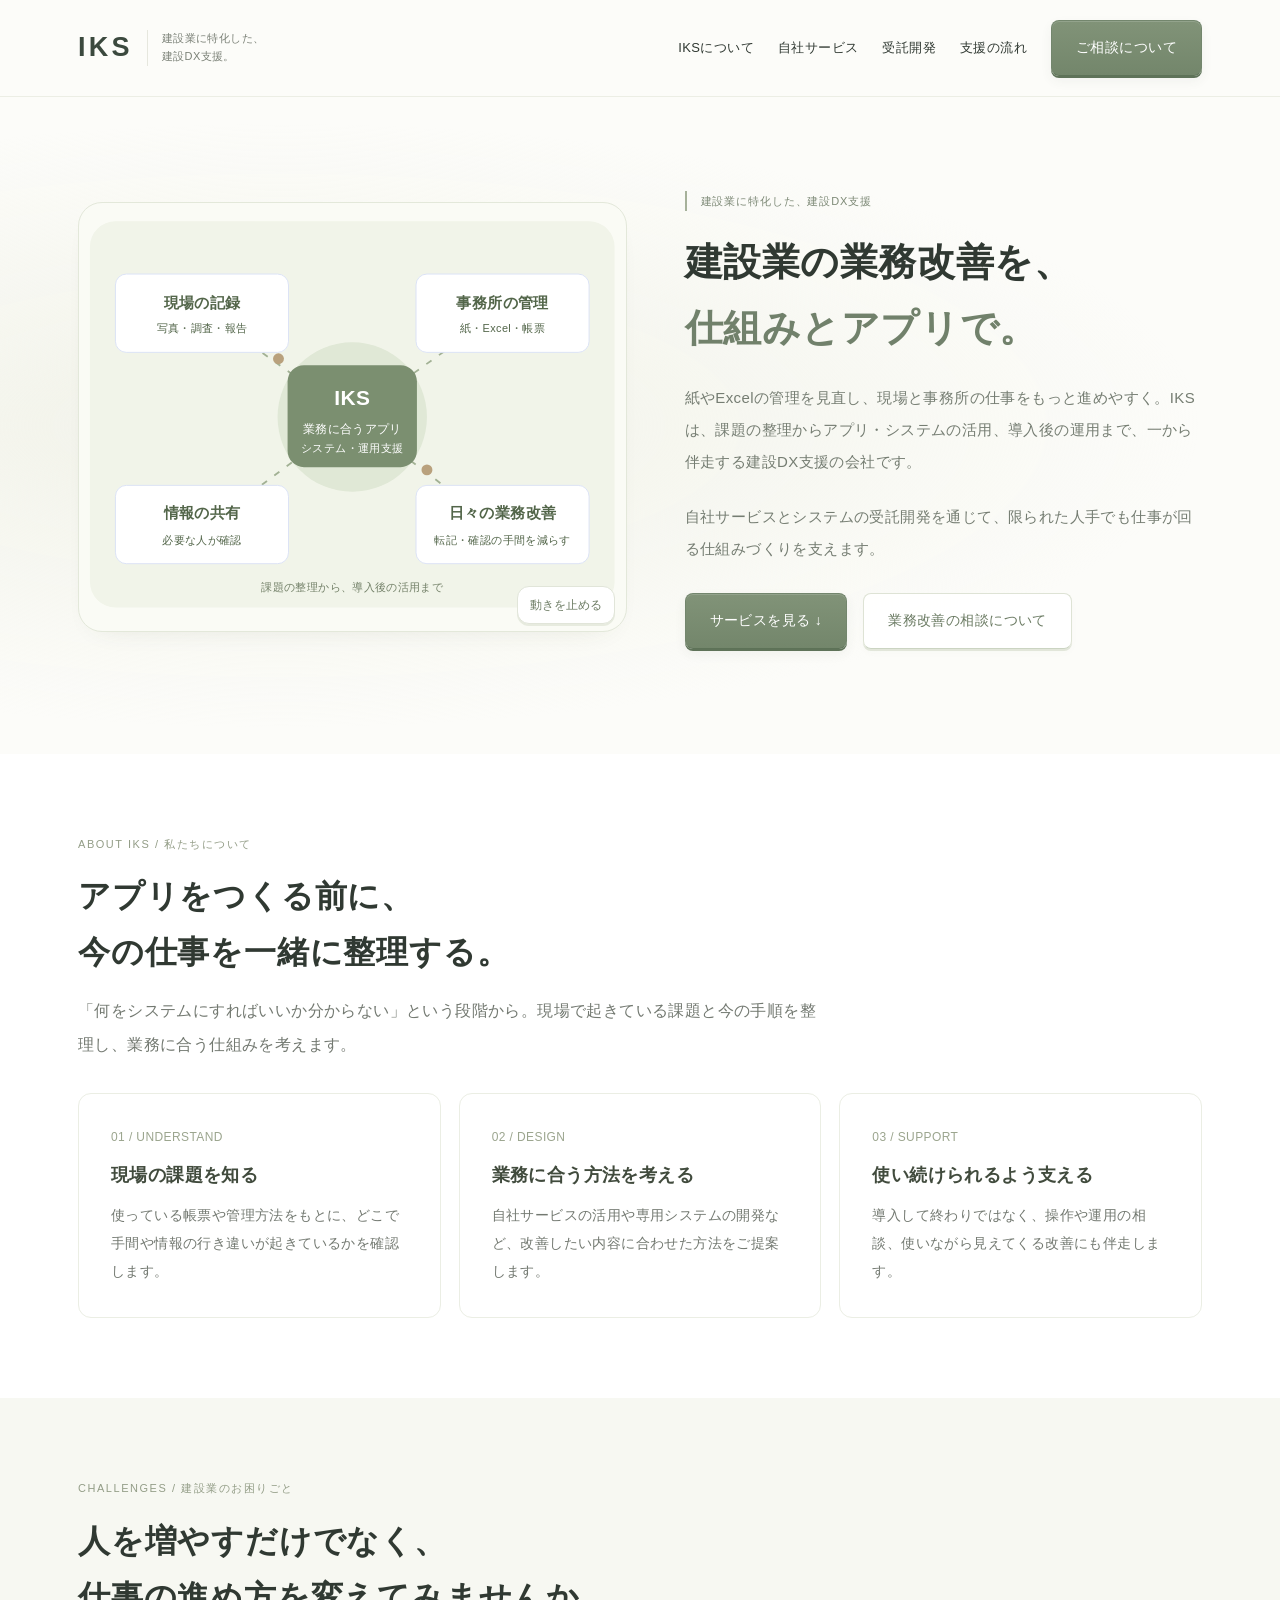
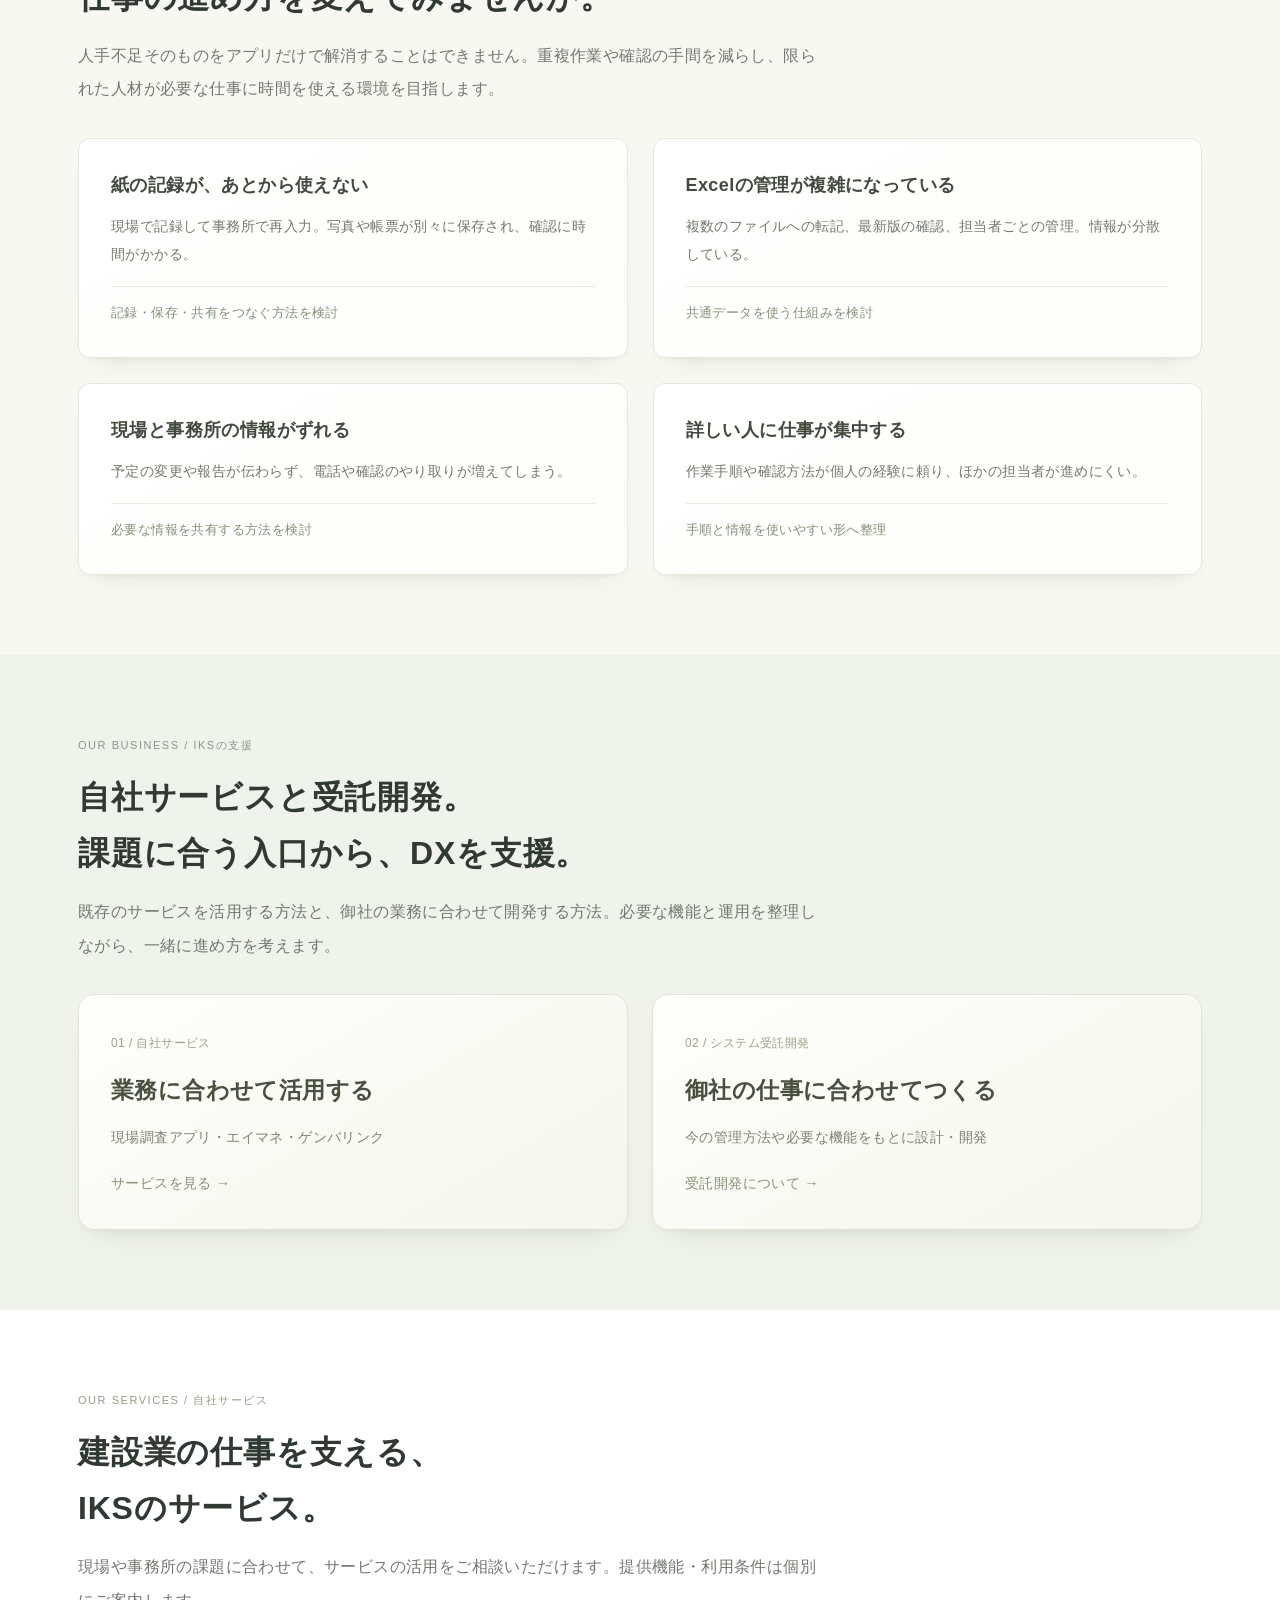
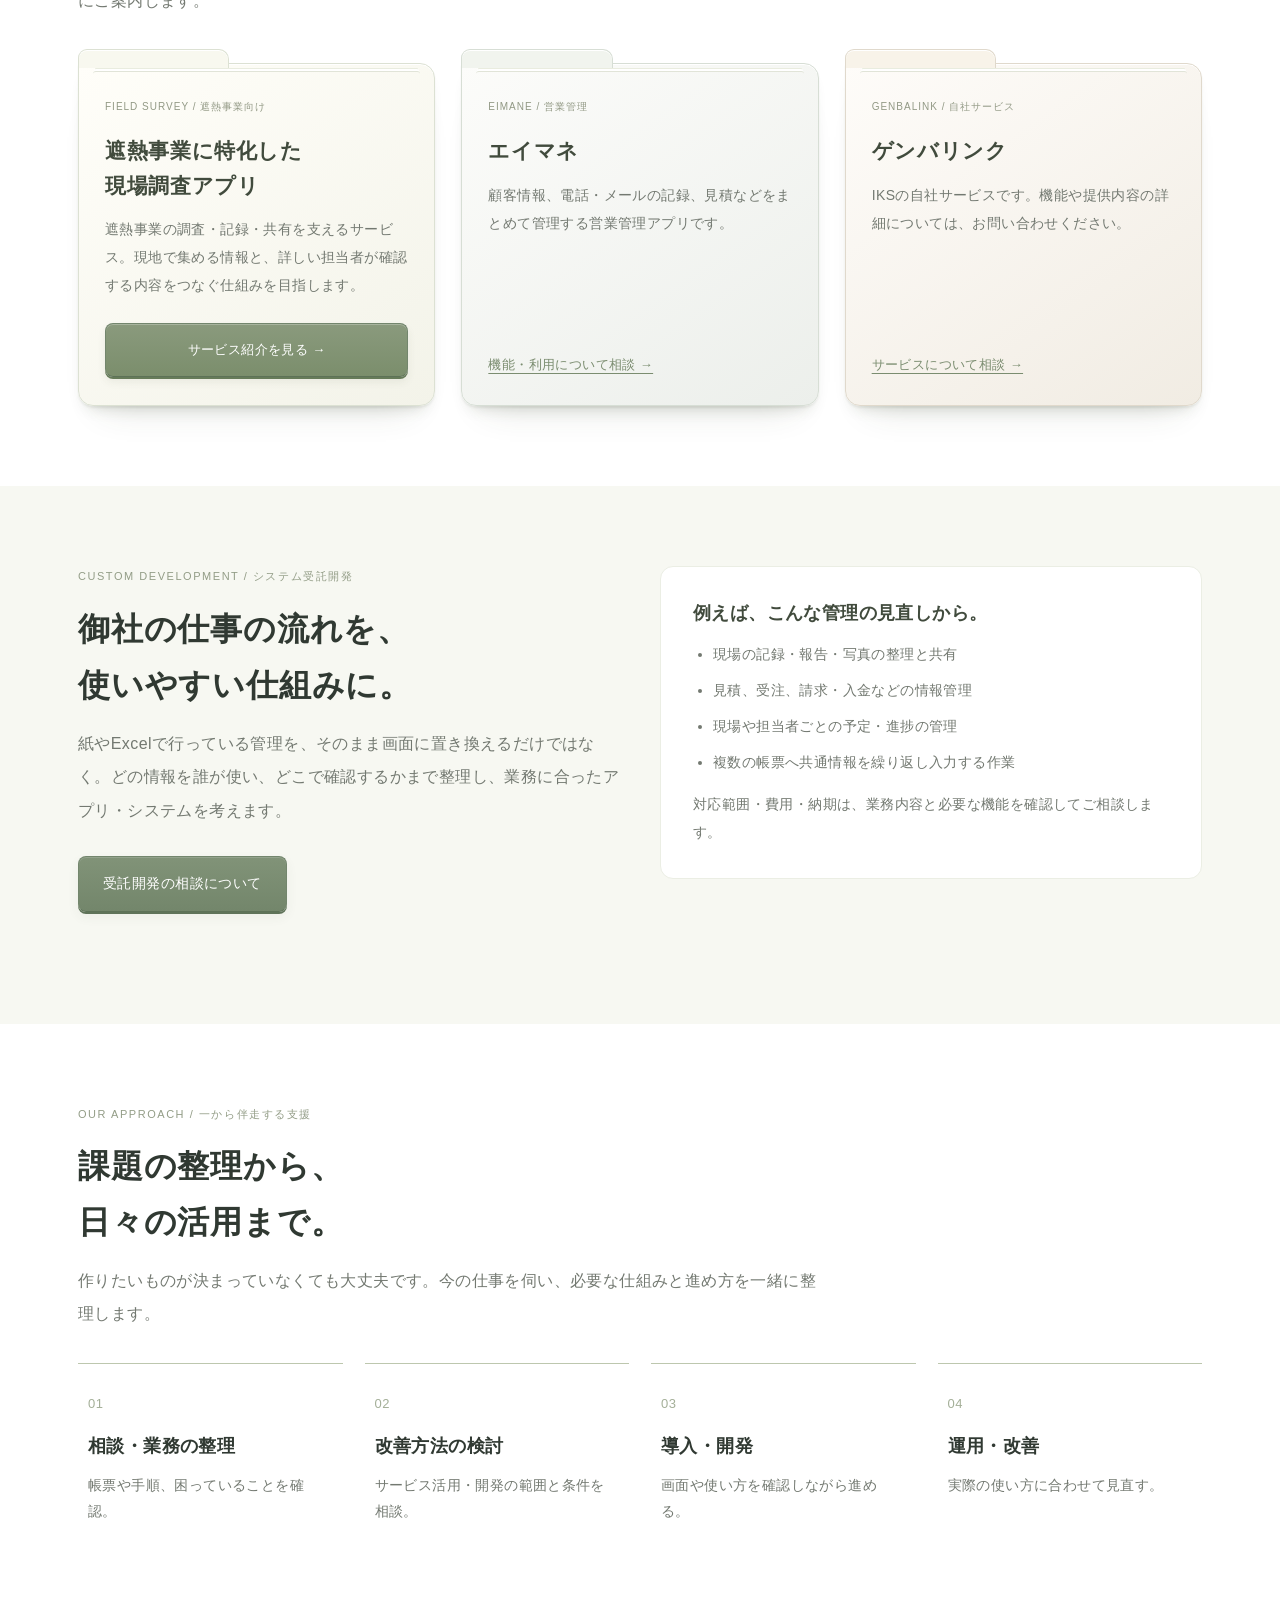
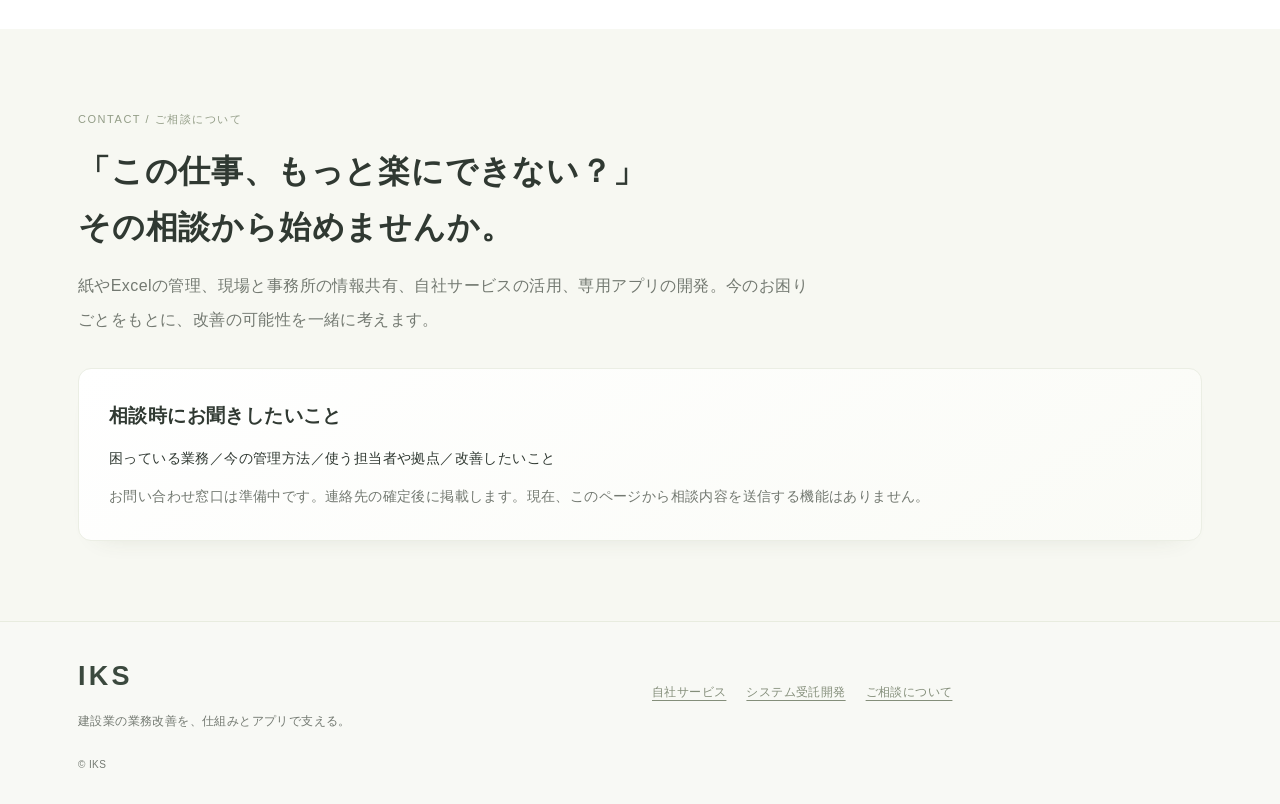
==== commit ea9bef80: "Revert "Improve service discovery, readable content, and Netlify inquiry form" This reverts commit 1" ====
--- a/index.html
+++ b/index.html
@@ -1,8 +1,8 @@
-<!doctype html><html lang="ja"><head><meta charset="utf-8"><meta name="viewport" content="width=device-width,initial-scale=1"><meta name="description" content="建設業の紙・Excel管理や情報共有の課題を、アプリとシステムで改善。IKSは自社サービスと受託開発を通じて、課題整理から運用まで伴走します。"><title>IKS | 建設業に特化した建設DX支援</title><link rel="stylesheet" href="/site.css"><link rel="canonical" href="https://benevolent-paletas-eba6b9.netlify.app/"><meta property="og:type" content="website"><meta property="og:title" content="IKS | 建設業に特化した建設DX支援"><meta property="og:description" content="自社サービスと受託開発で、建設業の業務改善に一から伴走します。"><meta property="og:url" content="https://benevolent-paletas-eba6b9.netlify.app/"></head><body><header class="header"><div class="wrap"><a class="brand" href="/"><b>IKS</b><small>建設業に特化した、<br>建設DX支援。</small></a><button class="menu" aria-controls="nav" aria-expanded="false">メニュー</button><nav class="nav" id="nav" aria-label="メインメニュー"><a href="/#about">IKSについて</a><a href="/#services">自社サービス</a><a href="/#development">受託開発</a><a href="/#support">支援の流れ</a><a class="btn" href="/#contact">ご相談について</a></nav></div></header><main><section class="hero company-hero"><div class="wrap hero-grid"><div class="network company-visual"><svg viewBox="0 0 600 470" role="img" aria-labelledby="company-visual-title company-visual-desc"><title id="company-visual-title">現場と事務所の業務をアプリでつなぐ建設DX支援</title><desc id="company-visual-desc">分散した帳票、表計算、現場の記録を整理し、業務に合うアプリやシステムで共有・確認できる流れ。</desc><rect x="12" y="20" width="576" height="424" rx="28" fill="#f1f4ff"/><g fill="none" stroke="#a6b6e9" stroke-width="2"><path class="wire" d="M160 135L300 235L440 135M160 340L300 235L440 340"/></g><g fill="white" stroke="#d9e1f6"><rect x="40" y="78" width="190" height="86" rx="12"/><rect x="370" y="78" width="190" height="86" rx="12"/><rect x="40" y="310" width="190" height="86" rx="12"/><rect x="370" y="310" width="190" height="86" rx="12"/></g><g text-anchor="middle" fill="#3c4f80" font-family="inherit"><text x="135" y="115" font-size="17" font-weight="700">現場の記録</text><text x="135" y="142" font-size="12">写真・調査・報告</text><text x="465" y="115" font-size="17" font-weight="700">事務所の管理</text><text x="465" y="142" font-size="12">紙・Excel・帳票</text><text x="135" y="346" font-size="17" font-weight="700">情報の共有</text><text x="135" y="374" font-size="12">必要な人が確認</text><text x="465" y="346" font-size="17" font-weight="700">日々の業務改善</text><text x="465" y="374" font-size="12">転記・確認の手間を減らす</text></g><circle class="pulse" cx="300" cy="235" r="82" fill="#e0e7ff"/><rect x="229" y="178" width="142" height="112" rx="18" fill="#5273df"/><g text-anchor="middle" fill="white"><text x="300" y="222" font-size="23" font-weight="700">IKS</text><text x="300" y="252" font-size="13">業務に合うアプリ</text><text x="300" y="273" font-size="12">システム・運用支援</text></g><circle class="pulse delay" cx="219" cy="171" r="6" fill="#9a89d9"/><circle class="pulse" cx="382" cy="293" r="6" fill="#9a89d9"/><text x="300" y="426" fill="#62727b" font-size="12" text-anchor="middle">課題の整理から、導入後の活用まで</text></svg><button class="motion" aria-pressed="false">動きを止める</button></div><div class="hero-copy"><span class="pill">建設業に特化した、建設DX支援</span><h1>建設業の業務改善を、<br><em>仕組みとアプリで。</em></h1><p class="lead">紙やExcelの管理を見直し、現場と事務所の仕事をもっと進めやすく。IKSは、課題の整理から導入・運用まで伴走する建設DX支援の会社です。</p><p class="lead">自社サービスとシステムの受託開発を通じて、限られた人手でも仕事が回る仕組みづくりを支えます。</p><div class="actions"><a class="btn" href="#services">サービスを見る ↓</a><a class="btn secondary" href="#contact">業務改善の相談について</a></div></div></div></section><section class="white" id="services"><div class="wrap"><div class="section-head"><div class="eyebrow">OUR SERVICES / 自社サービス</div><h2>建設業の仕事を支える、<br>IKSのサービス。</h2><p>現場や事務所の課題に合わせて、サービスの活用をご相談いただけます。提供機能・利用条件は個別にご案内します。</p></div><div class="cards service-cards"><article class="card service-feature"><span class="number">FIELD SURVEY / 遮熱事業向け</span><h3>遮熱事業に特化した<br>現場調査アプリ</h3><span class="service-for">遮熱事業の調査・記録・共有を見直したい方へ</span><p>遮熱事業の調査・記録・共有を支えるサービス。現地で集める情報と、詳しい担当者が確認する内容をつなぐ仕組みを目指します。</p><a class="btn" href="/services/heat-survey.html">サービス紹介を見る →</a></article><article class="card"><span class="number">EIMANE / 営業管理</span><h3>エイマネ</h3><span class="service-for">顧客や営業活動の情報をまとめたい方へ</span><p>顧客情報、電話・メールの記録、見積などをまとめて管理する営業管理アプリです。</p><a href="#contact">機能・利用について相談 →</a></article><article class="card"><span class="number">GENBALINK / 自社サービス</span><h3>ゲンバリンク</h3><span class="service-for">サービスの詳細案内を準備中</span><p>IKSの自社サービスです。機能の公開情報は準備中のため、ご相談時にご案内します。</p><a href="#contact">サービスについて相談 →</a></article></div></div></section>
-<section id="workflow"><div class="wrap"><div class="section-head"><div class="eyebrow">BEFORE / AFTER</div><h2>例えば、同じ工事情報を<br>何度も入力する仕事から。</h2><p>アプリで何を変えるのか。まずは一つの業務で、改善の方法を具体的に考えます。</p></div><div class="workflow-pair"><article class="card"><span class="number">今の管理の例</span><h3>書類ごとに、同じ内容を転記</h3><div class="document-chips"><span>見積書</span><span>施工台帳</span><span>請求書</span></div><p>同じ工事番号や共通情報を、それぞれの書類に入力。変更時も別々に修正する。</p></article><article class="card"><span class="number">改善方法のイメージ</span><h3>共通情報を登録し、各書類で参照</h3><div class="data-hub">共通の工事情報</div><div class="document-chips"><span>見積書</span><span>施工台帳</span><span>請求書</span></div><p>業務ごとに必要な情報を整理し、重複入力や確認の手間を減らす仕組みを検討。</p></article></div><p class="note">改善方法を説明する模式図です。実際のアプリ画面や導入実績、効果の保証を示すものではありません。</p></div></section><section class="white" id="about"><div class="wrap"><div class="section-head"><div class="eyebrow">ABOUT IKS / 私たちについて</div><h2>アプリをつくる前に、<br>今の仕事を一緒に整理する。</h2><p>「何をシステムにすればいいか分からない」という段階から。現場で起きている課題と今の手順を整理し、業務に合う仕組みを考えます。</p></div><div class="cards"><article class="card"><span class="number">01 / UNDERSTAND</span><h3>現場の課題を知る</h3><p>使っている帳票や管理方法をもとに、どこで手間や情報の行き違いが起きているかを確認します。</p></article><article class="card"><span class="number">02 / DESIGN</span><h3>業務に合う方法を考える</h3><p>自社サービスの活用や専用システムの開発など、改善したい内容に合わせた方法をご提案します。</p></article><article class="card"><span class="number">03 / SUPPORT</span><h3>使い続けられるよう支える</h3><p>導入して終わりではなく、操作や運用の相談、使いながら見えてくる改善にも伴走します。</p></article></div></div></section>
+<!doctype html><html lang="ja"><head><meta charset="utf-8"><meta name="viewport" content="width=device-width,initial-scale=1"><meta name="description" content="建設業の紙・Excel管理や情報共有の課題を、アプリとシステムで改善。IKSは自社サービスと受託開発を通じて、課題整理から運用まで伴走します。"><title>IKS | 建設業に特化した建設DX支援</title><link rel="stylesheet" href="/site.css"></head><body><header class="header"><div class="wrap"><a class="brand" href="/"><b>IKS</b><small>建設業に特化した、<br>建設DX支援。</small></a><button class="menu" aria-controls="nav" aria-expanded="false">メニュー</button><nav class="nav" id="nav" aria-label="メインメニュー"><a href="/#about">IKSについて</a><a href="/#services">自社サービス</a><a href="/#development">受託開発</a><a href="/#support">支援の流れ</a><a class="btn" href="/#contact">ご相談について</a></nav></div></header><main><section class="hero company-hero"><div class="wrap hero-grid"><div class="network company-visual"><svg viewBox="0 0 600 470" role="img" aria-labelledby="company-visual-title company-visual-desc"><title id="company-visual-title">現場と事務所の業務をアプリでつなぐ建設DX支援</title><desc id="company-visual-desc">分散した帳票、表計算、現場の記録を整理し、業務に合うアプリやシステムで共有・確認できる流れ。</desc><rect x="12" y="20" width="576" height="424" rx="28" fill="#f1f4ff"/><g fill="none" stroke="#a6b6e9" stroke-width="2"><path class="wire" d="M160 135L300 235L440 135M160 340L300 235L440 340"/></g><g fill="white" stroke="#d9e1f6"><rect x="40" y="78" width="190" height="86" rx="12"/><rect x="370" y="78" width="190" height="86" rx="12"/><rect x="40" y="310" width="190" height="86" rx="12"/><rect x="370" y="310" width="190" height="86" rx="12"/></g><g text-anchor="middle" fill="#3c4f80" font-family="inherit"><text x="135" y="115" font-size="17" font-weight="700">現場の記録</text><text x="135" y="142" font-size="12">写真・調査・報告</text><text x="465" y="115" font-size="17" font-weight="700">事務所の管理</text><text x="465" y="142" font-size="12">紙・Excel・帳票</text><text x="135" y="346" font-size="17" font-weight="700">情報の共有</text><text x="135" y="374" font-size="12">必要な人が確認</text><text x="465" y="346" font-size="17" font-weight="700">日々の業務改善</text><text x="465" y="374" font-size="12">転記・確認の手間を減らす</text></g><circle class="pulse" cx="300" cy="235" r="82" fill="#e0e7ff"/><rect x="229" y="178" width="142" height="112" rx="18" fill="#5273df"/><g text-anchor="middle" fill="white"><text x="300" y="222" font-size="23" font-weight="700">IKS</text><text x="300" y="252" font-size="13">業務に合うアプリ</text><text x="300" y="273" font-size="12">システム・運用支援</text></g><circle class="pulse delay" cx="219" cy="171" r="6" fill="#9a89d9"/><circle class="pulse" cx="382" cy="293" r="6" fill="#9a89d9"/><text x="300" y="426" fill="#62727b" font-size="12" text-anchor="middle">課題の整理から、導入後の活用まで</text></svg><button class="motion" aria-pressed="false">動きを止める</button></div><div class="hero-copy"><span class="pill">建設業に特化した、建設DX支援</span><h1>建設業の業務改善を、<br><em>仕組みとアプリで。</em></h1><p class="lead">紙やExcelの管理を見直し、現場と事務所の仕事をもっと進めやすく。IKSは、課題の整理からアプリ・システムの活用、導入後の運用まで、一から伴走する建設DX支援の会社です。</p><p class="lead">自社サービスとシステムの受託開発を通じて、限られた人手でも仕事が回る仕組みづくりを支えます。</p><div class="actions"><a class="btn" href="#services">サービスを見る ↓</a><a class="btn secondary" href="#contact">業務改善の相談について</a></div></div></div></section>
+<section class="white" id="about"><div class="wrap"><div class="section-head"><div class="eyebrow">ABOUT IKS / 私たちについて</div><h2>アプリをつくる前に、<br>今の仕事を一緒に整理する。</h2><p>「何をシステムにすればいいか分からない」という段階から。現場で起きている課題と今の手順を整理し、業務に合う仕組みを考えます。</p></div><div class="cards"><article class="card"><span class="number">01 / UNDERSTAND</span><h3>現場の課題を知る</h3><p>使っている帳票や管理方法をもとに、どこで手間や情報の行き違いが起きているかを確認します。</p></article><article class="card"><span class="number">02 / DESIGN</span><h3>業務に合う方法を考える</h3><p>自社サービスの活用や専用システムの開発など、改善したい内容に合わせた方法をご提案します。</p></article><article class="card"><span class="number">03 / SUPPORT</span><h3>使い続けられるよう支える</h3><p>導入して終わりではなく、操作や運用の相談、使いながら見えてくる改善にも伴走します。</p></article></div></div></section>
 <section id="challenges"><div class="wrap"><div class="section-head"><div class="eyebrow">CHALLENGES / 建設業のお困りごと</div><h2>人を増やすだけでなく、<br>仕事の進め方を変えてみませんか。</h2><p>人手不足そのものをアプリだけで解消することはできません。重複作業や確認の手間を減らし、限られた人材が必要な仕事に時間を使える環境を目指します。</p></div><div class="problem-grid"><article class="card"><h3>紙の記録が、あとから使えない</h3><p>現場で記録して事務所で再入力。写真や帳票が別々に保存され、確認に時間がかかる。</p><div class="improve">記録・保存・共有をつなぐ方法を検討</div></article><article class="card"><h3>Excelの管理が複雑になっている</h3><p>複数のファイルへの転記、最新版の確認、担当者ごとの管理。情報が分散している。</p><div class="improve">共通データを使う仕組みを検討</div></article><article class="card"><h3>現場と事務所の情報がずれる</h3><p>予定の変更や報告が伝わらず、電話や確認のやり取りが増えてしまう。</p><div class="improve">必要な情報を共有する方法を検討</div></article><article class="card"><h3>詳しい人に仕事が集中する</h3><p>作業手順や確認方法が個人の経験に頼り、ほかの担当者が進めにくい。</p><div class="improve">手順と情報を使いやすい形へ整理</div></article></div></div></section>
 <section class="dark" id="offer"><div class="wrap"><div class="section-head"><div class="eyebrow">OUR BUSINESS / IKSの支援</div><h2>自社サービスと受託開発。<br>課題に合う入口から、DXを支援。</h2><p>既存のサービスを活用する方法と、御社の業務に合わせて開発する方法。必要な機能と運用を整理しながら、一緒に進め方を考えます。</p></div><div class="business-pair"><a href="#services"><span>01 / 自社サービス</span><h3>業務に合わせて活用する</h3><p>現場調査アプリ・エイマネ・ゲンバリンク</p><b>サービスを見る →</b></a><a href="#development"><span>02 / システム受託開発</span><h3>御社の仕事に合わせてつくる</h3><p>今の管理方法や必要な機能をもとに設計・開発</p><b>受託開発について →</b></a></div></div></section>
-
+<section class="white" id="services"><div class="wrap"><div class="section-head"><div class="eyebrow">OUR SERVICES / 自社サービス</div><h2>建設業の仕事を支える、<br>IKSのサービス。</h2><p>現場や事務所の課題に合わせて、サービスの活用をご相談いただけます。提供機能・利用条件は個別にご案内します。</p></div><div class="cards service-cards"><article class="card service-feature"><span class="number">FIELD SURVEY / 遮熱事業向け</span><h3>遮熱事業に特化した<br>現場調査アプリ</h3><p>遮熱事業の調査・記録・共有を支えるサービス。現地で集める情報と、詳しい担当者が確認する内容をつなぐ仕組みを目指します。</p><a class="btn" href="/services/heat-survey.html">サービス紹介を見る →</a></article><article class="card"><span class="number">EIMANE / 営業管理</span><h3>エイマネ</h3><p>顧客情報、電話・メールの記録、見積などをまとめて管理する営業管理アプリです。</p><a href="#contact">機能・利用について相談 →</a></article><article class="card"><span class="number">GENBALINK / 自社サービス</span><h3>ゲンバリンク</h3><p>IKSの自社サービスです。機能や提供内容の詳細については、お問い合わせください。</p><a href="#contact">サービスについて相談 →</a></article></div></div></section>
 <section id="development"><div class="wrap split"><div class="section-head"><div class="eyebrow">CUSTOM DEVELOPMENT / システム受託開発</div><h2>御社の仕事の流れを、<br>使いやすい仕組みに。</h2><p>紙やExcelで行っている管理を、そのまま画面に置き換えるだけではなく。どの情報を誰が使い、どこで確認するかまで整理し、業務に合ったアプリ・システムを考えます。</p><div class="actions"><a class="btn" href="#contact">受託開発の相談について</a></div></div><div class="card"><h3>例えば、こんな管理の見直しから。</h3><ul class="checks"><li>現場の記録・報告・写真の整理と共有</li><li>見積、受注、請求・入金などの情報管理</li><li>現場や担当者ごとの予定・進捗の管理</li><li>複数の帳票へ共通情報を繰り返し入力する作業</li></ul><p>対応範囲・費用・納期は、業務内容と必要な機能を確認してご相談します。</p></div></div></section>
 <section class="white" id="support"><div class="wrap"><div class="section-head"><div class="eyebrow">OUR APPROACH / 一から伴走する支援</div><h2>課題の整理から、<br>日々の活用まで。</h2><p>作りたいものが決まっていなくても大丈夫です。今の仕事を伺い、必要な仕組みと進め方を一緒に整理します。</p></div><div class="company-steps"><article><span>01</span><h3>相談・業務の整理</h3><p>帳票や手順、困っていることを確認。</p></article><article><span>02</span><h3>改善方法の検討</h3><p>サービス活用・開発の範囲と条件を相談。</p></article><article><span>03</span><h3>導入・開発</h3><p>画面や使い方を確認しながら進める。</p></article><article><span>04</span><h3>運用・改善</h3><p>実際の使い方に合わせて見直す。</p></article></div></div></section>
-<section class="white" id="company"><div class="wrap split"><div class="section-head"><div class="eyebrow">COMPANY / IKSについて</div><h2>建設業の課題を、<br>仕組みとアプリで支える。</h2><p>自社サービスの活用とシステム受託開発を通じて、業務整理から導入後の活用まで支援します。</p></div><table><tbody><tr><th>名称</th><td>IKS</td></tr><tr><th>支援対象</th><td>建設業の現場・事務所の業務</td></tr><tr><th>事業内容</th><td>建設DX支援／自社サービス／システム受託開発</td></tr><tr><th>自社サービス</th><td>遮熱事業向け現場調査アプリ<br>エイマネ／ゲンバリンク</td></tr></tbody></table></div></section><section id="contact"><div class="wrap"><div class="section-head"><div class="eyebrow">CONTACT / ご相談について</div><h2>「この仕事、もっと楽にできない？」<br>その相談から始めませんか。</h2><p>紙やExcelの管理、現場と事務所の情報共有、自社サービスの活用、専用アプリの開発。今のお困りごとをもとに、改善の可能性を一緒に考えます。</p></div><div class="contact-grid"><form class="inquiry-form" name="iks-inquiry" method="POST" action="/thanks.html" data-netlify="true" netlify-honeypot="website"><input type="hidden" name="form-name" value="iks-inquiry"><p hidden><label>この欄は入力しないでください<input name="website" tabindex="-1" autocomplete="off"></label></p><label>ご相談の種類<select name="topic" required><option value="">選択してください</option><option>業務改善・DX支援</option><option>遮熱事業向け現場調査アプリ</option><option>エイマネ</option><option>ゲンバリンク</option><option>システム受託開発</option><option>その他</option></select></label><label>会社名<input name="company" autocomplete="organization" maxlength="150"></label><label>お名前 <span>必須</span><input name="name" autocomplete="name" required maxlength="100"></label><label>メールアドレス <span>必須</span><input name="email" type="email" autocomplete="email" required maxlength="254"></label><label>ご相談内容 <span>必須</span><textarea name="message" rows="6" required maxlength="5000" placeholder="今お困りの業務、管理方法、改善したいことなどをお聞かせください。"></textarea></label><p class="note">ご入力いただく情報は、お問い合わせへの回答・連絡のために利用します。機密情報や顧客の個人情報は記載しないでください。</p><button class="btn" type="submit">相談内容を送信する →</button></form><aside class="contact-preparation"><h3>作りたいものが決まっていなくても。</h3><p>現在の管理方法と、困っていることからお聞かせください。</p><ul class="checks"><li>紙・Excelの管理を見直したい</li><li>現場と事務所の情報を共有したい</li><li>自社サービスの内容を知りたい</li><li>業務に合うシステムを相談したい</li></ul><p class="note">フォーム送信前に、メールアドレスと入力内容をご確認ください。</p></aside></div></div></section></main><footer class="footer"><div class="wrap footer-grid"><div><a class="brand" href="/"><b>IKS</b></a><p>建設業の業務改善を、仕組みとアプリで支える。</p></div><nav aria-label="フッター"><a href="/#services">自社サービス</a><a href="/#development">システム受託開発</a><a href="/#contact">ご相談について</a></nav><small>© IKS</small></div></footer><script src="/site.js"></script></body></html>+<section id="contact"><div class="wrap"><div class="section-head"><div class="eyebrow">CONTACT / ご相談について</div><h2>「この仕事、もっと楽にできない？」<br>その相談から始めませんか。</h2><p>紙やExcelの管理、現場と事務所の情報共有、自社サービスの活用、専用アプリの開発。今のお困りごとをもとに、改善の可能性を一緒に考えます。</p></div><div class="contact-preparation"><h3>相談時にお聞きしたいこと</h3><p>困っている業務／今の管理方法／使う担当者や拠点／改善したいこと</p><p class="note">お問い合わせ窓口は準備中です。連絡先の確定後に掲載します。現在、このページから相談内容を送信する機能はありません。</p></div></div></section></main><footer class="footer"><div class="wrap footer-grid"><div><a class="brand" href="/"><b>IKS</b></a><p>建設業の業務改善を、仕組みとアプリで支える。</p></div><nav aria-label="フッター"><a href="/#services">自社サービス</a><a href="/#development">システム受託開発</a><a href="/#contact">ご相談について</a></nav><small>© IKS</small></div></footer><script src="/site.js"></script></body></html>
--- a/site.css
+++ b/site.css
@@ -68,6 +68,3 @@
 /* Original company diagram, matched to the current natural palette. */
 .company-visual>svg{border:1px solid #e3e8da;border-radius:24px;background:#fafbf5;box-shadow:0 12px 30px -22px #43513230}
 .company-visual svg>rect:first-of-type{fill:#f1f4e9}.company-visual svg .wire{stroke:#a2b194}.company-visual svg rect[fill="#5273df"]{fill:#7b8f70}.company-visual svg circle[fill="#e0e7ff"]{fill:#e0e8d6}.company-visual svg text[fill]{fill:#738068}.company-visual svg g[fill="#3c4f80"]{fill:#53664a}.company-visual svg circle[fill="#9a89d9"]{fill:#b9a17d}.company-visual{min-width:0}.company-visual .motion{bottom:8px}
-
-/* Review fixes: readable type, early services, and accessible inquiry controls. */
-:root{--muted:#596452}.eyebrow,.card .number,.service-cards .card .number,.company-steps span{color:#66745b}.hero .lead,.section-head p,.card p,.business-pair p,.dark .section-head p,.footer-grid nav a,.brand small,.pill,.natural-visual figcaption,.note{color:#596452}.btn{background:linear-gradient(#64785a,#566d4d);border-color:#566d4d;box-shadow:inset 0 1px 0 #ffffff25,0 2px 0 #42553c,0 5px 12px #40503910}.btn.secondary{background:#fff;color:#4d6244;border-color:#bbc8b2}.service-cards .card .btn{background:linear-gradient(#64785a,#566d4d);box-shadow:inset 0 1px 0 #ffffff25,0 2px 0 #42553c}.service-for{font-size:12px;line-height:1.8;color:#596452;margin:0 0 14px;display:block}.workflow-pair{display:grid;grid-template-columns:1fr 1fr;gap:24px}.document-chips{display:flex;flex-wrap:wrap;gap:8px;margin:20px 0}.document-chips span{padding:8px 12px;background:#f0f3e9;border:1px solid #d9e0ce;border-radius:5px;color:#4c6044;font-size:13px}.data-hub{margin-top:20px;padding:16px;border-radius:8px;background:#5b7351;color:white;font-weight:700;text-align:center}.contact-grid{display:grid;grid-template-columns:1.3fr 1fr;gap:36px;align-items:start}.inquiry-form{display:grid;gap:20px}.inquiry-form>label{display:grid;gap:8px;font-size:14px;color:#394c30}.inquiry-form label>span{font-size:11px;color:#705c3d}.inquiry-form input,.inquiry-form select,.inquiry-form textarea{width:100%;min-width:0;padding:13px;border:1px solid #bdc9b4;border-radius:7px;background:white;color:#303932;font:inherit}.inquiry-form textarea{resize:vertical}.inquiry-form .btn{justify-self:start}#company td:last-child{text-align:left;white-space:normal}#company th{white-space:nowrap}.company-hero .hero-copy .lead{margin-top:16px}@media(max-width:900px){.contact-grid{grid-template-columns:1fr}.company-hero .hero-copy .lead{font-size:14px;line-height:1.95}}@media(max-width:560px){.workflow-pair{grid-template-columns:1fr}.contact-grid{gap:24px}.company-hero .hero-copy>p.lead:last-of-type{font-size:13px}.company-hero{padding-bottom:38px}}
